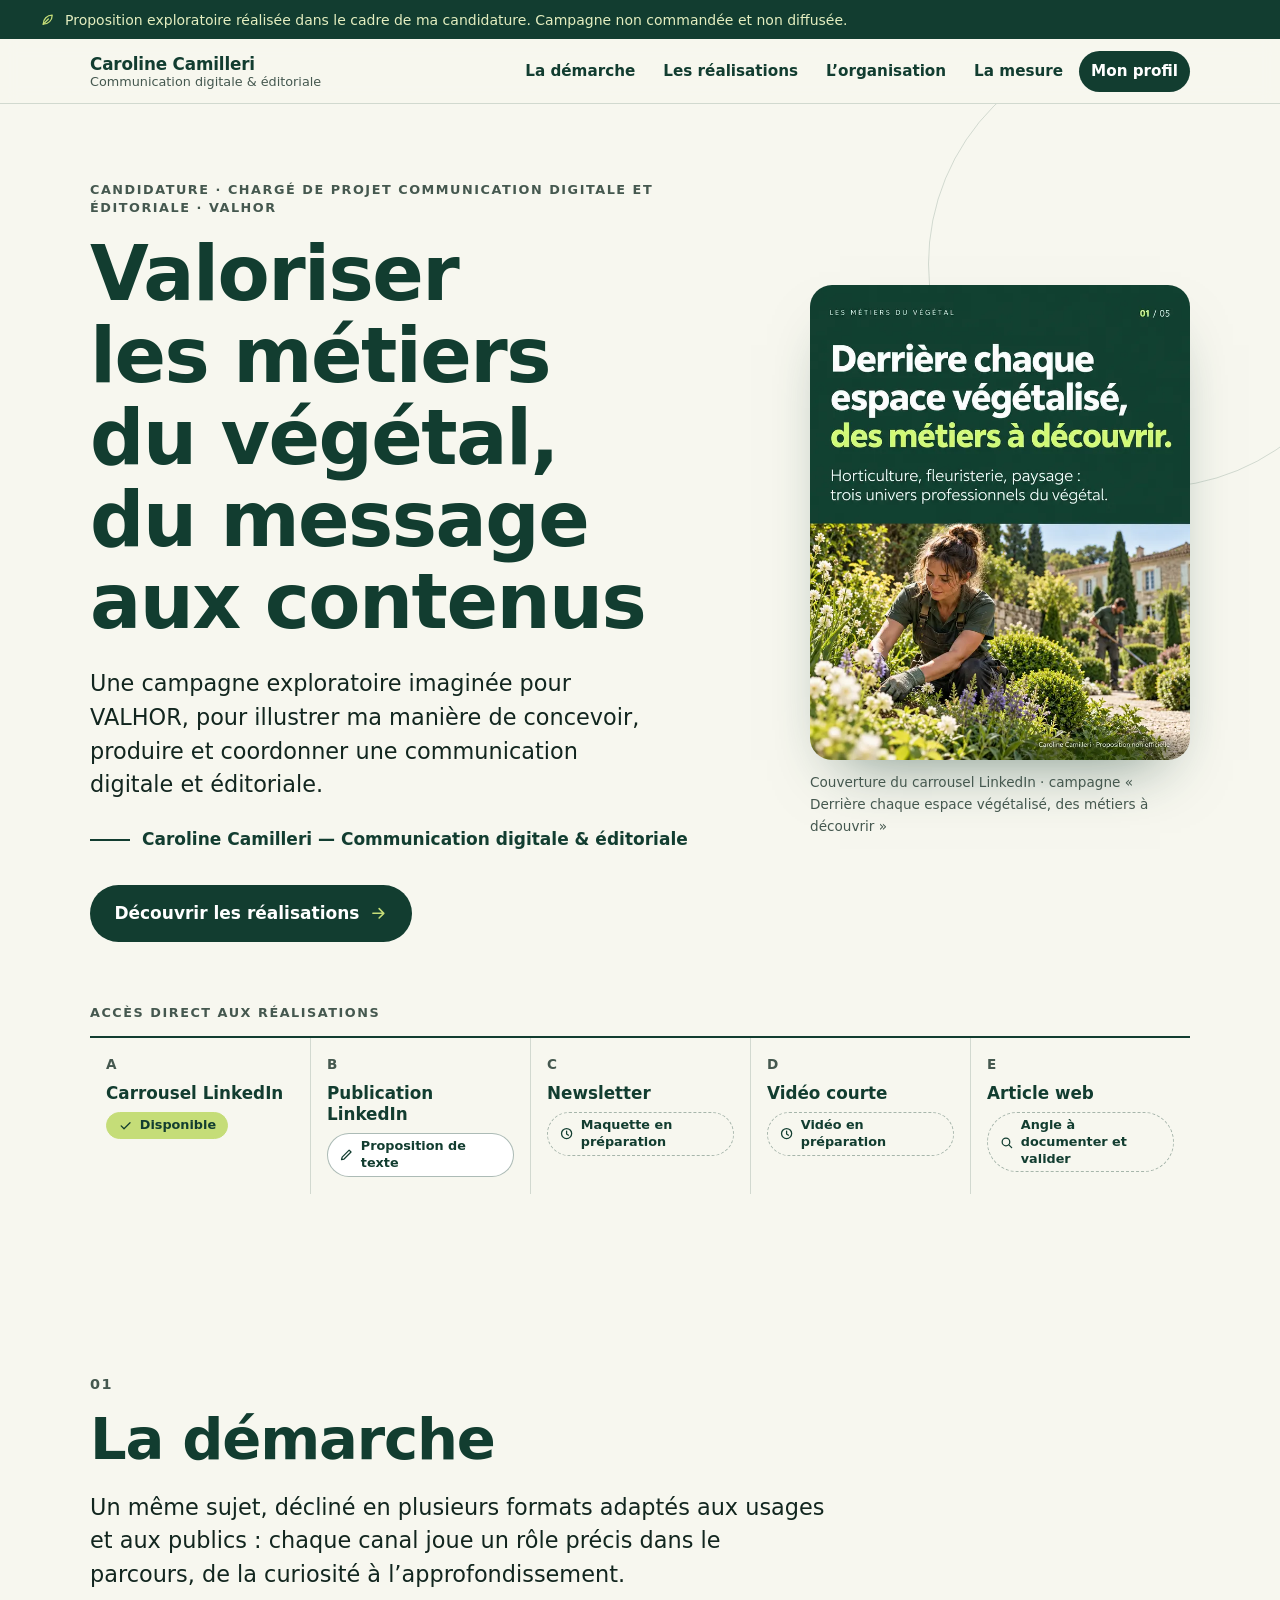
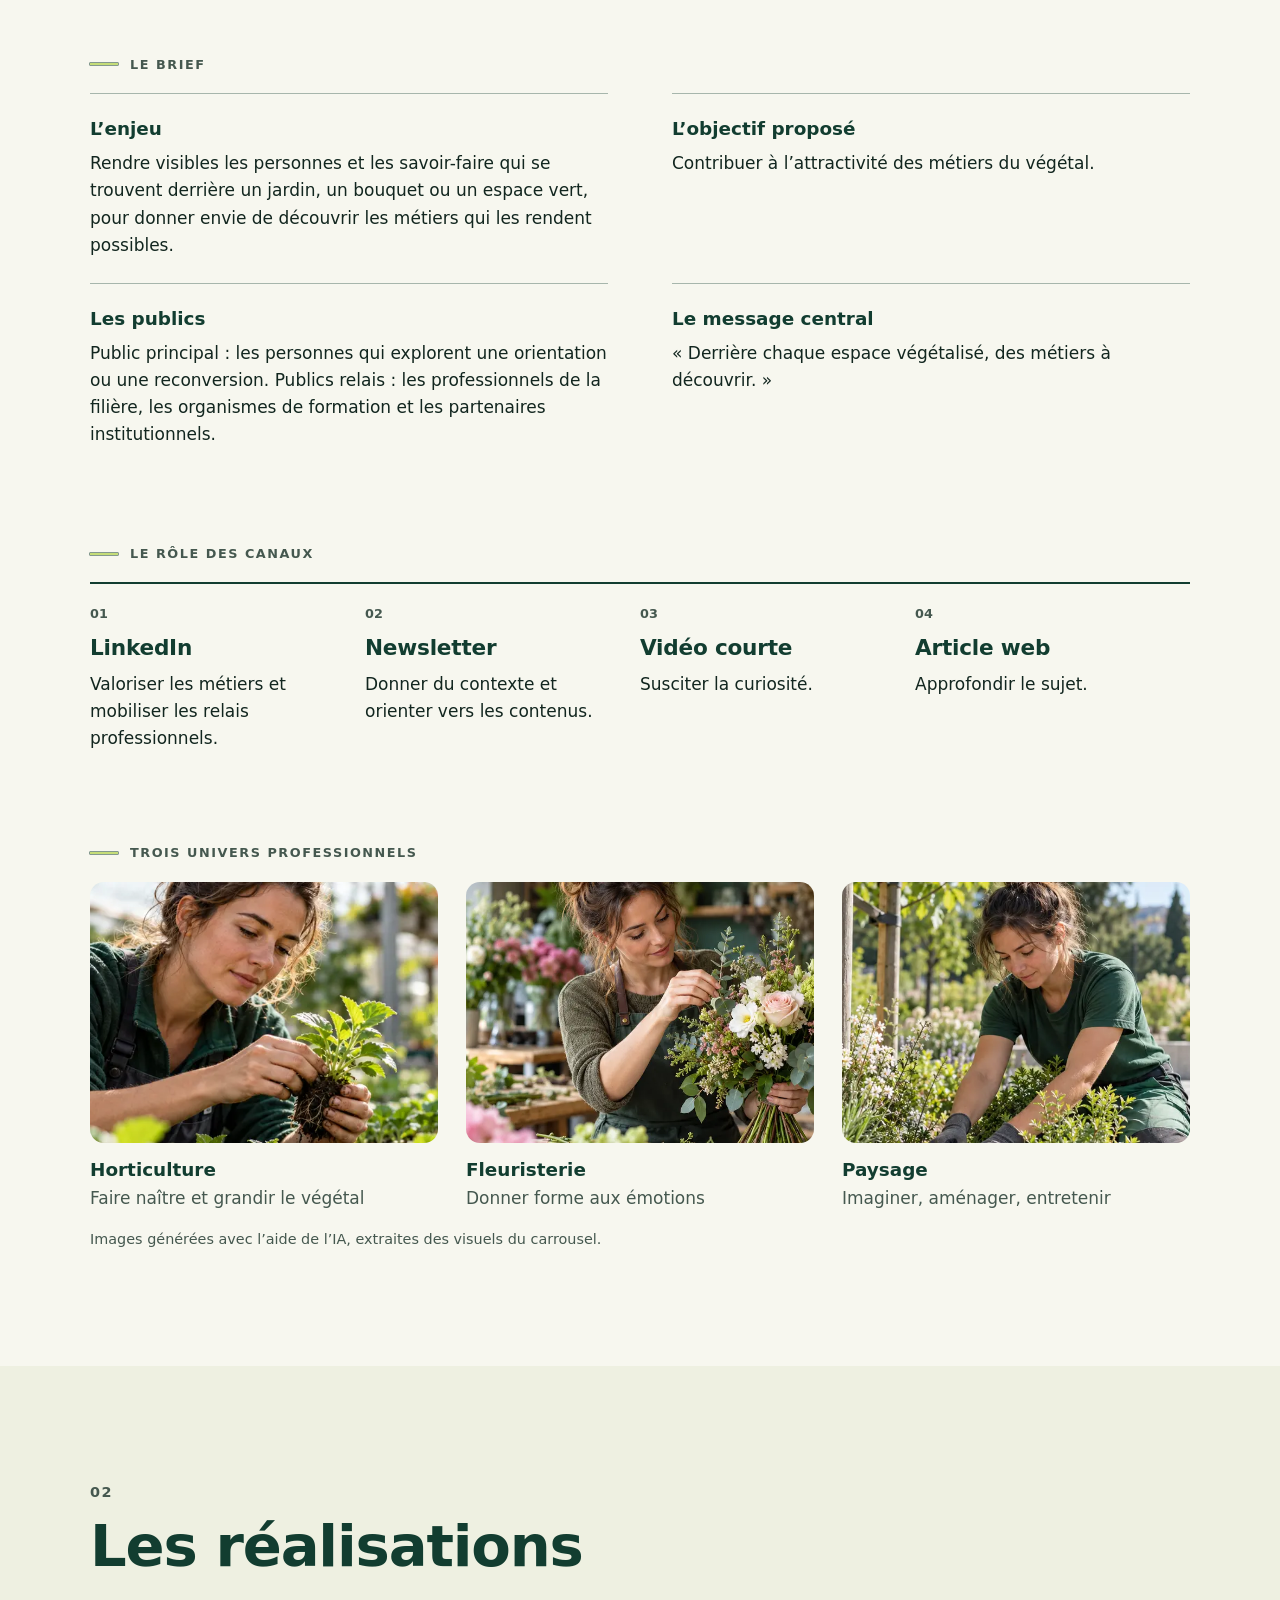
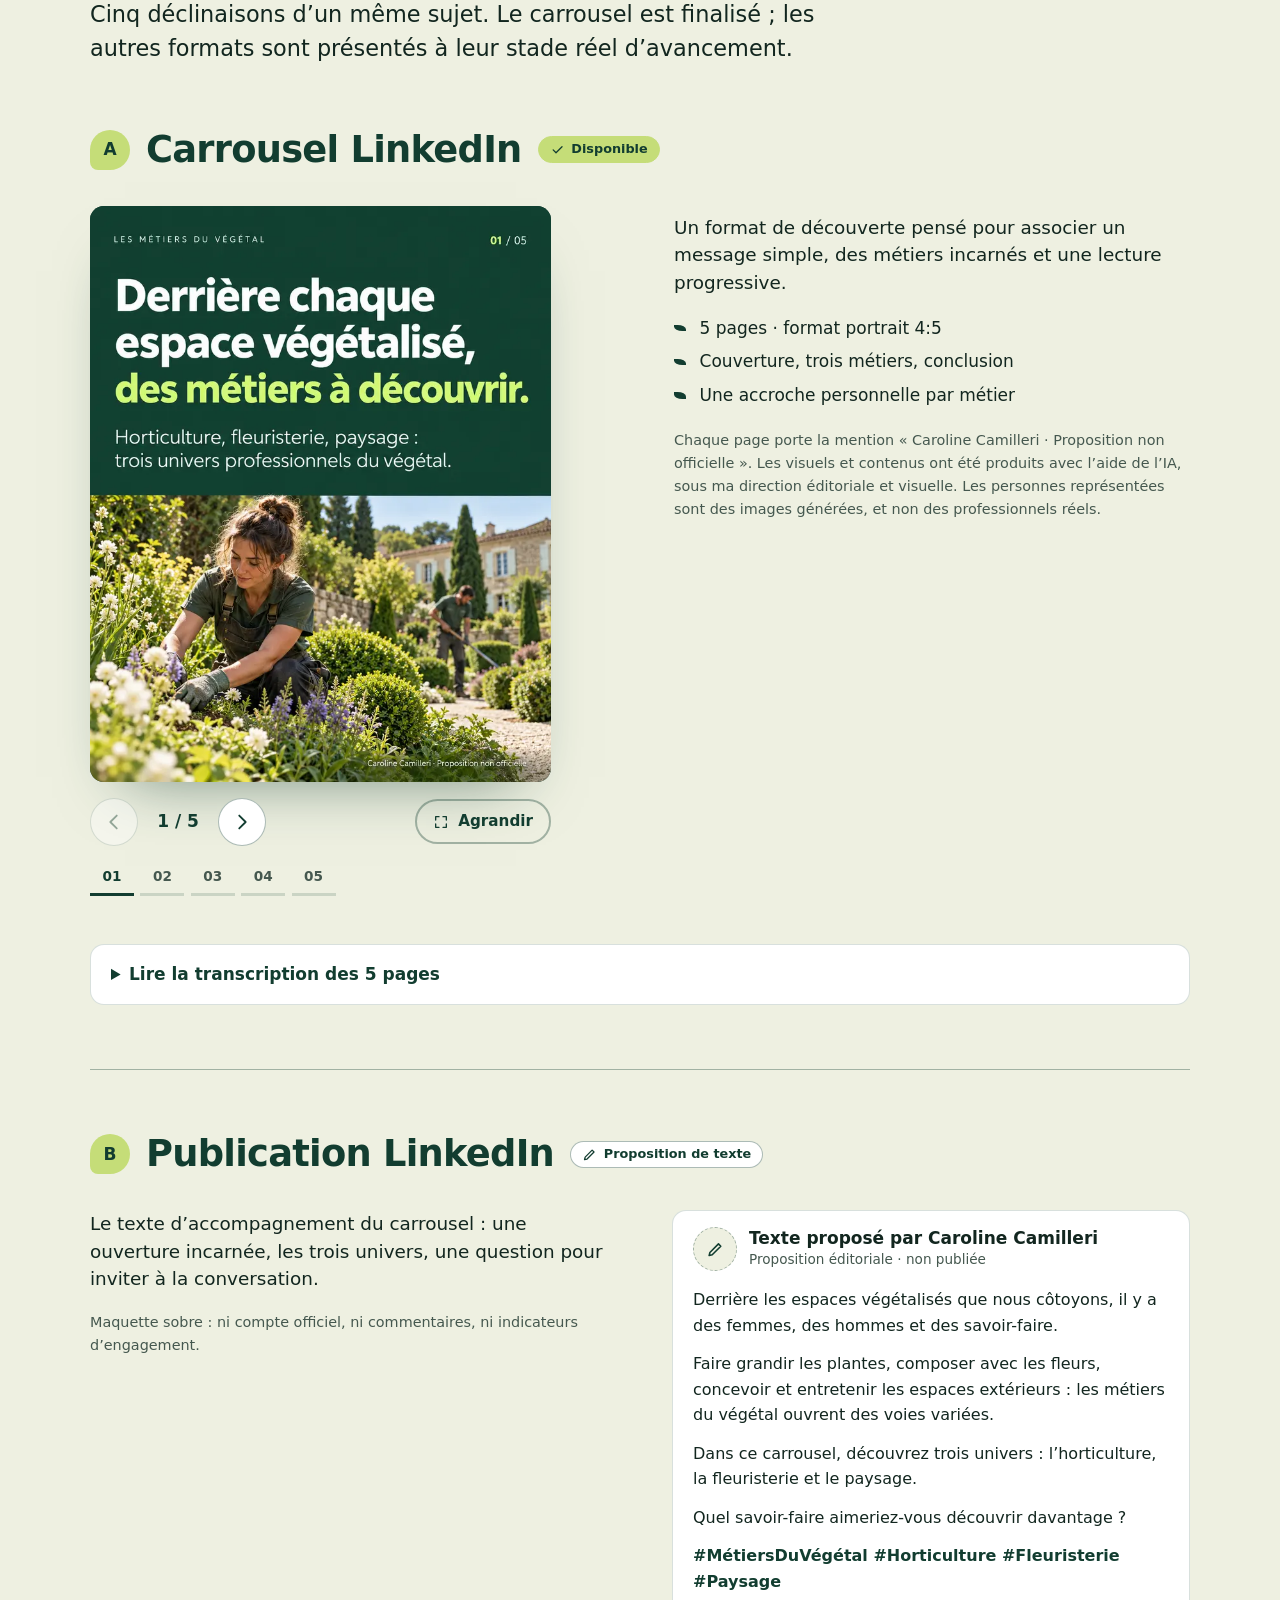
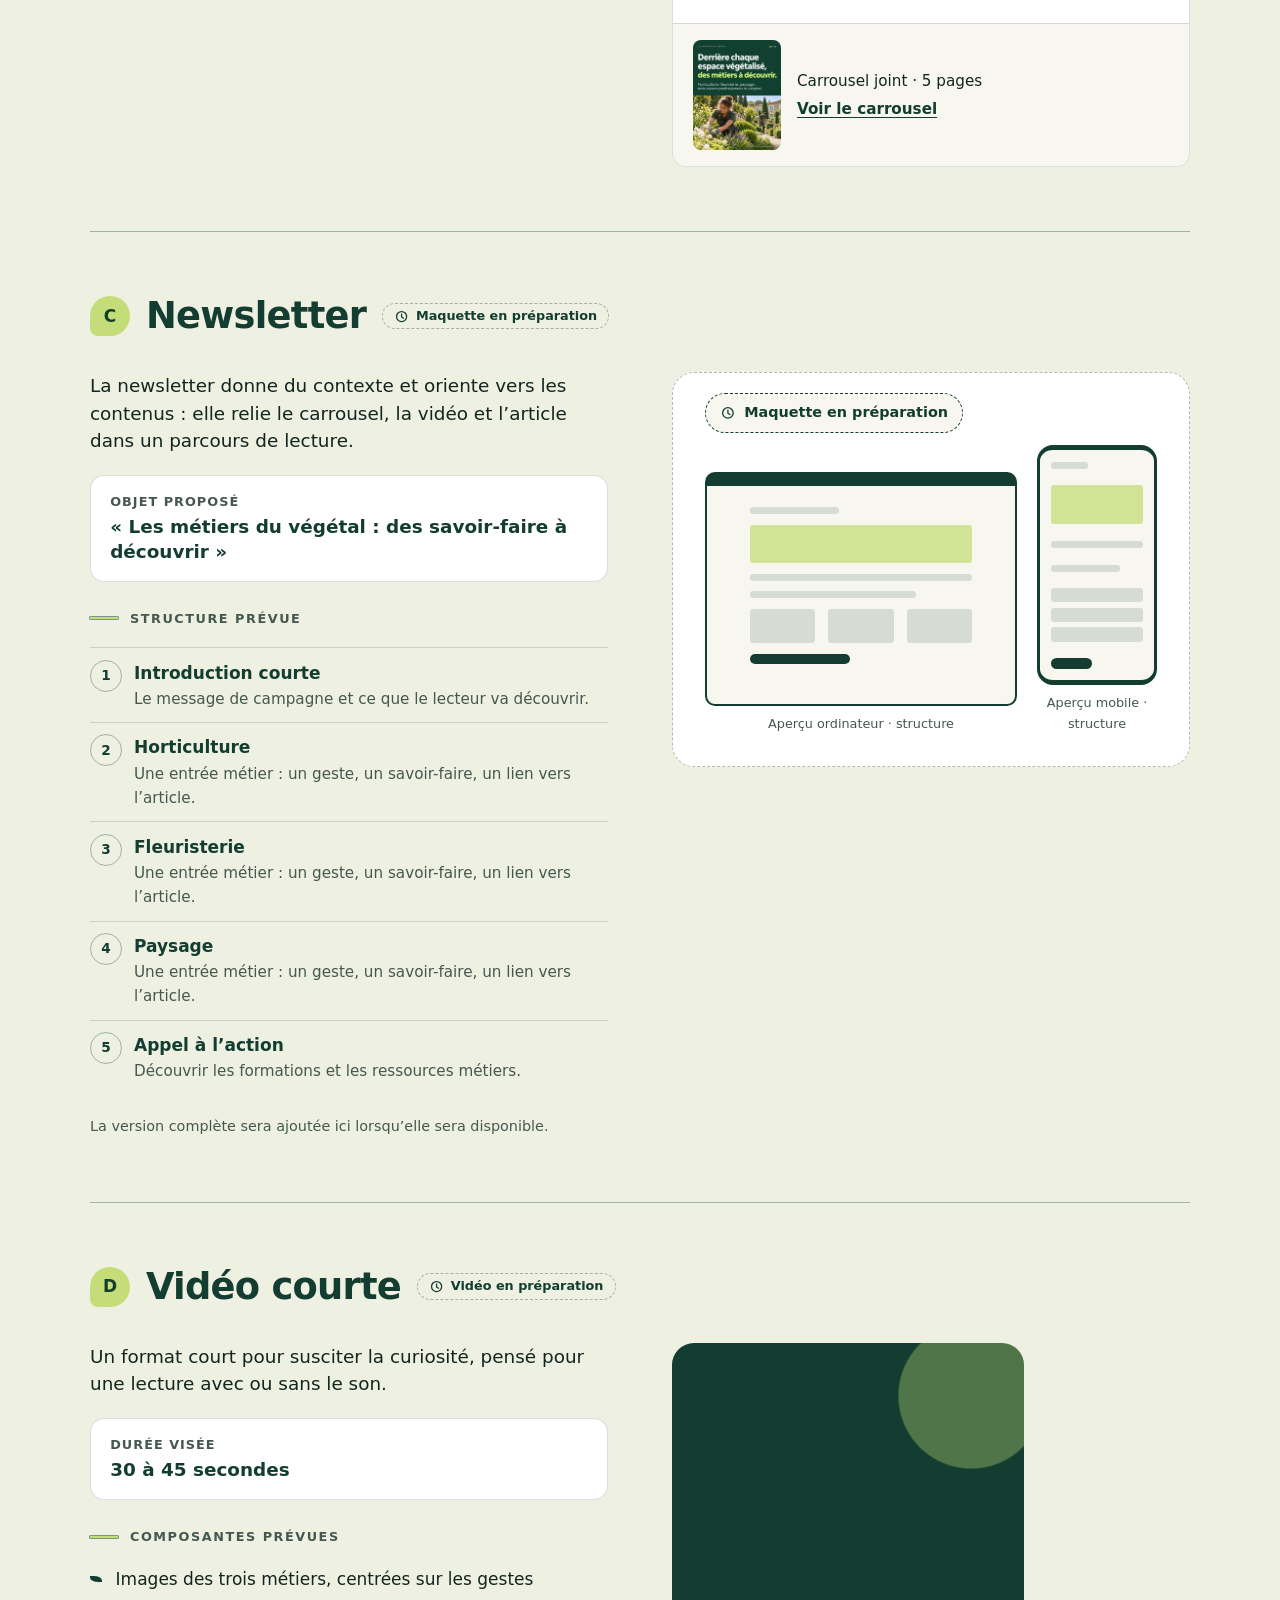
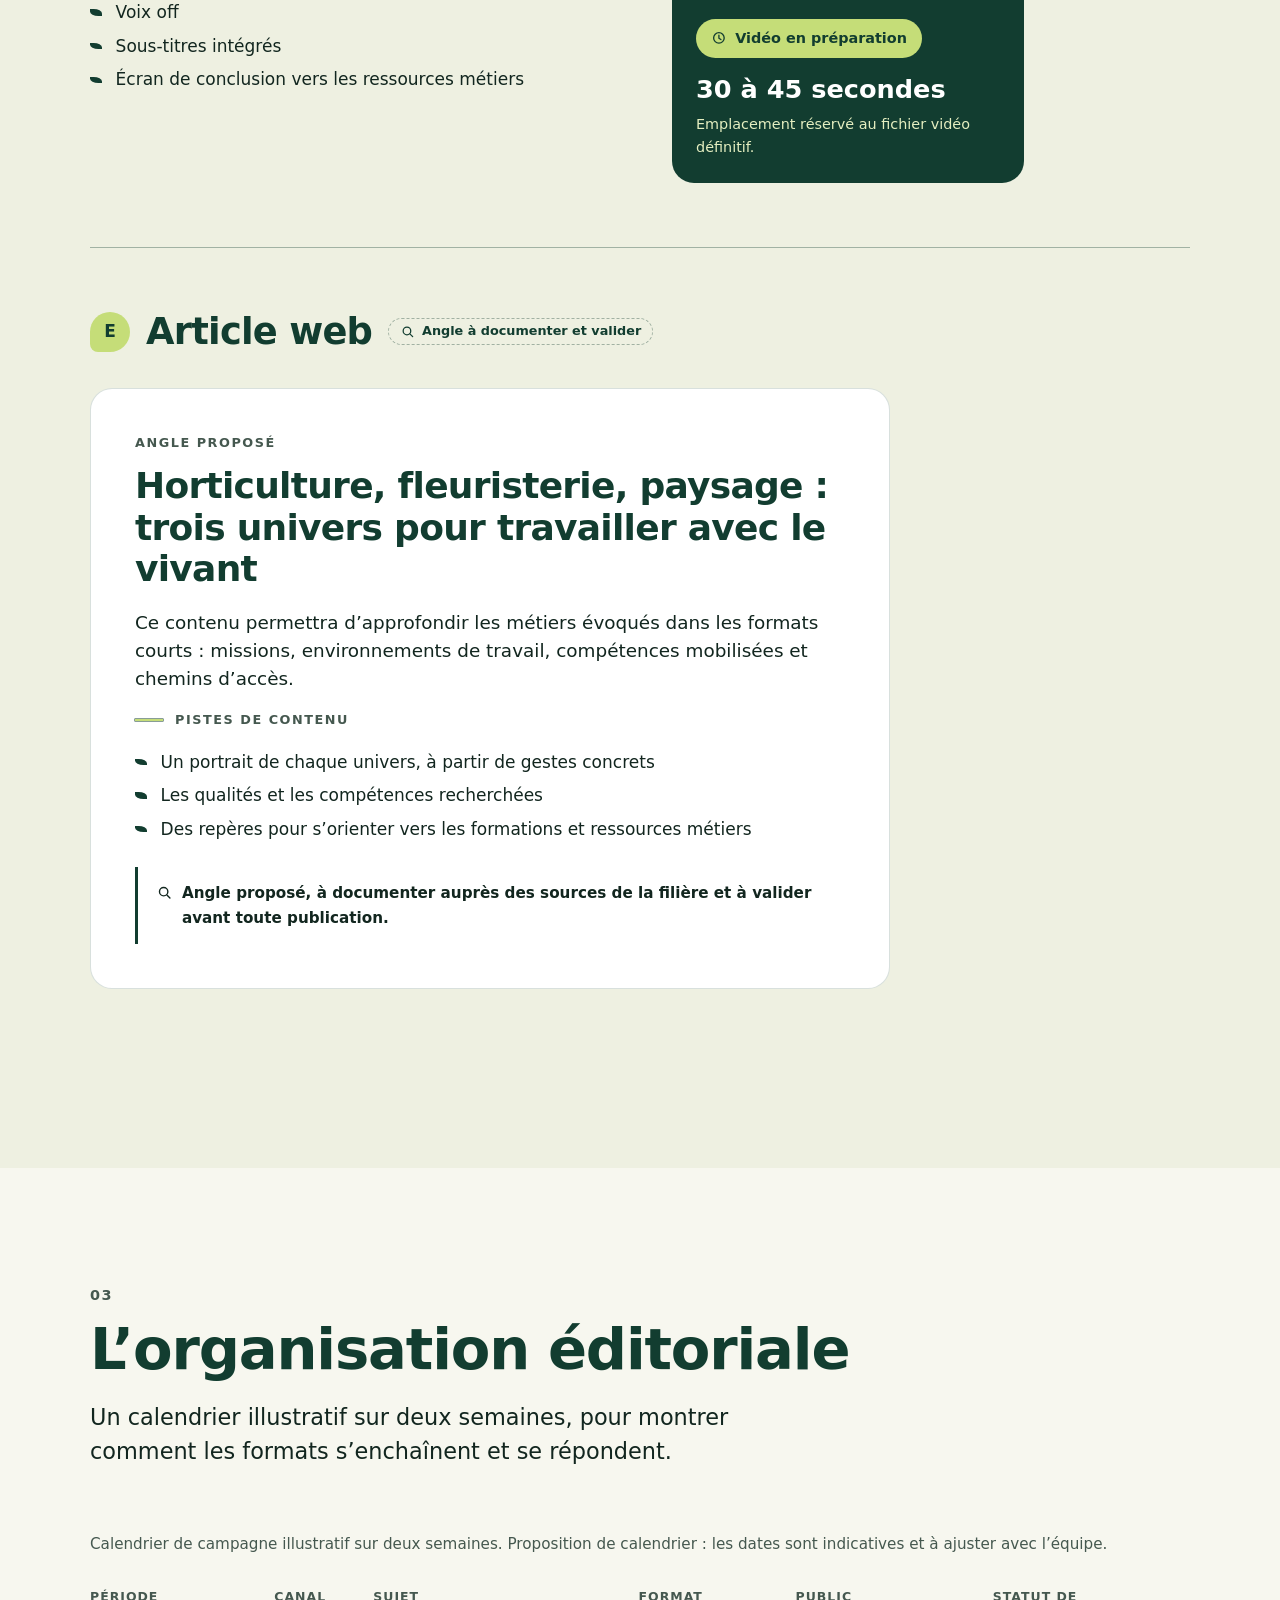
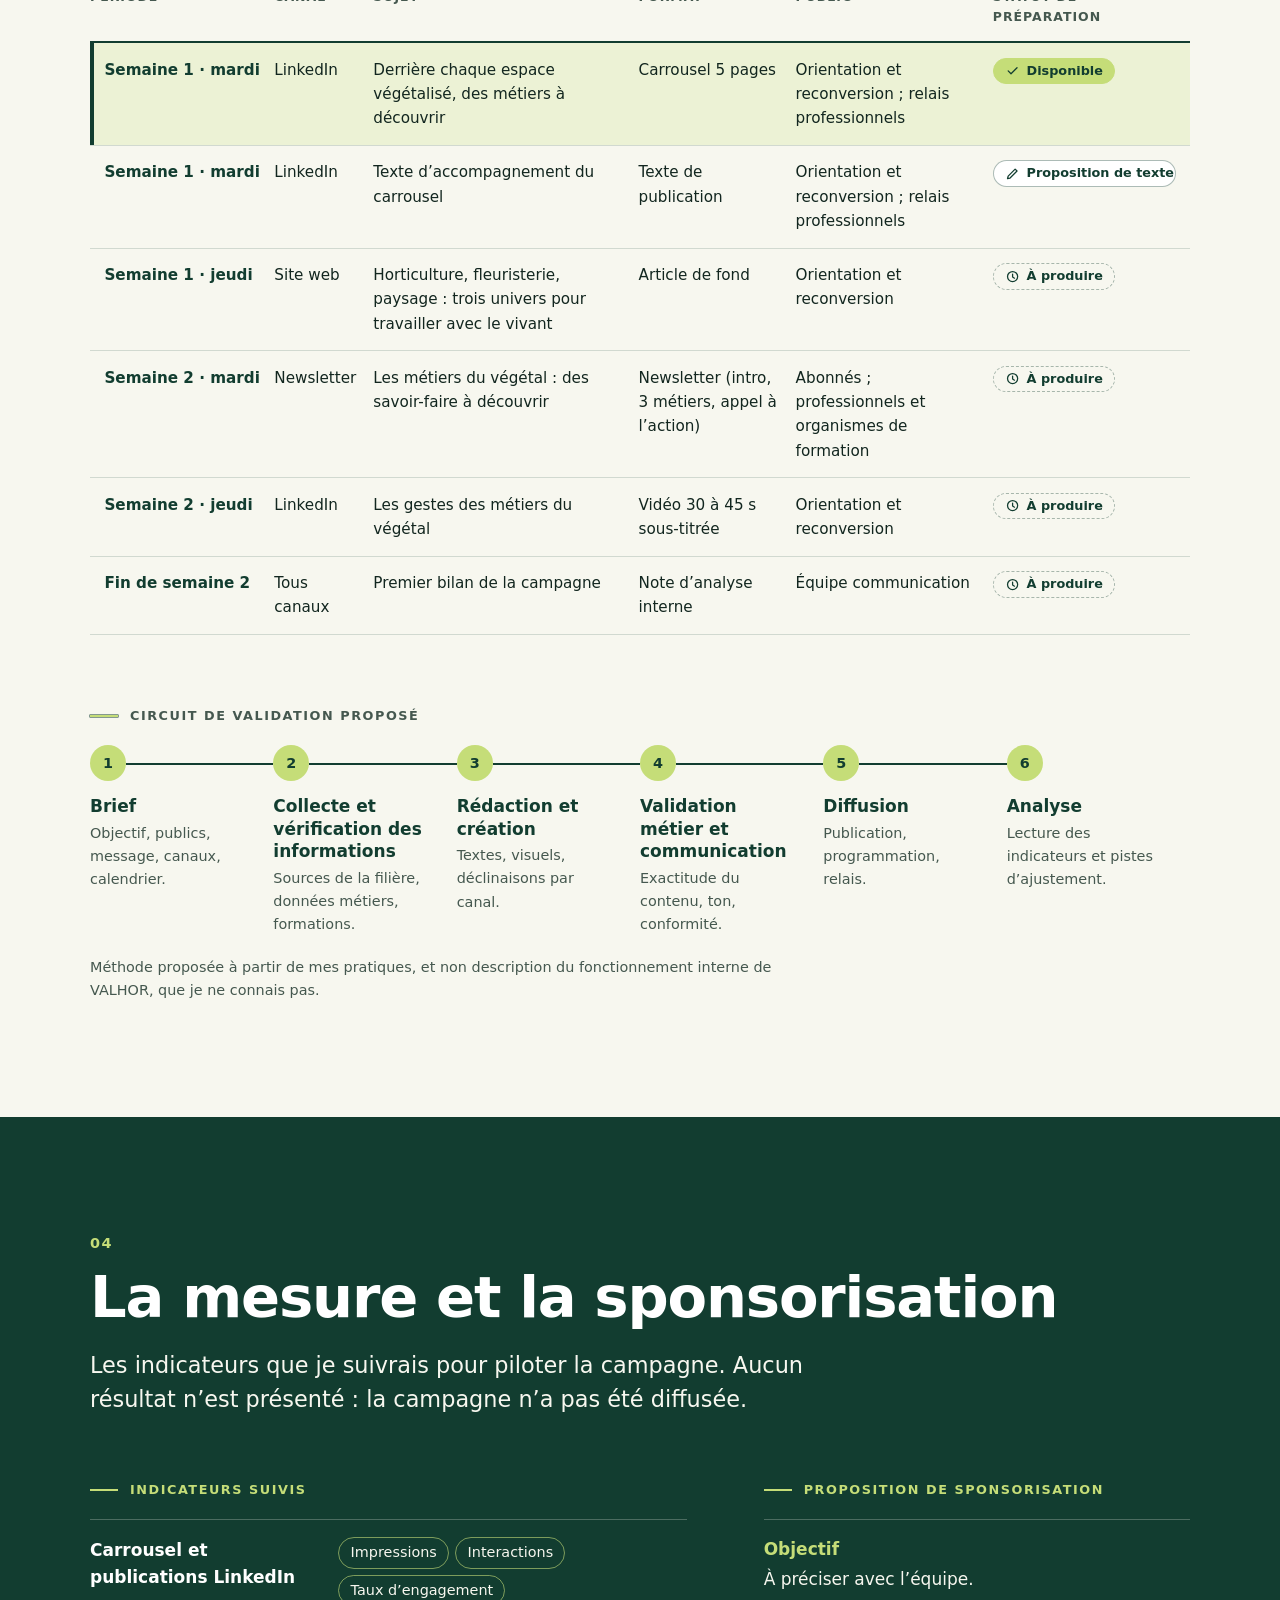
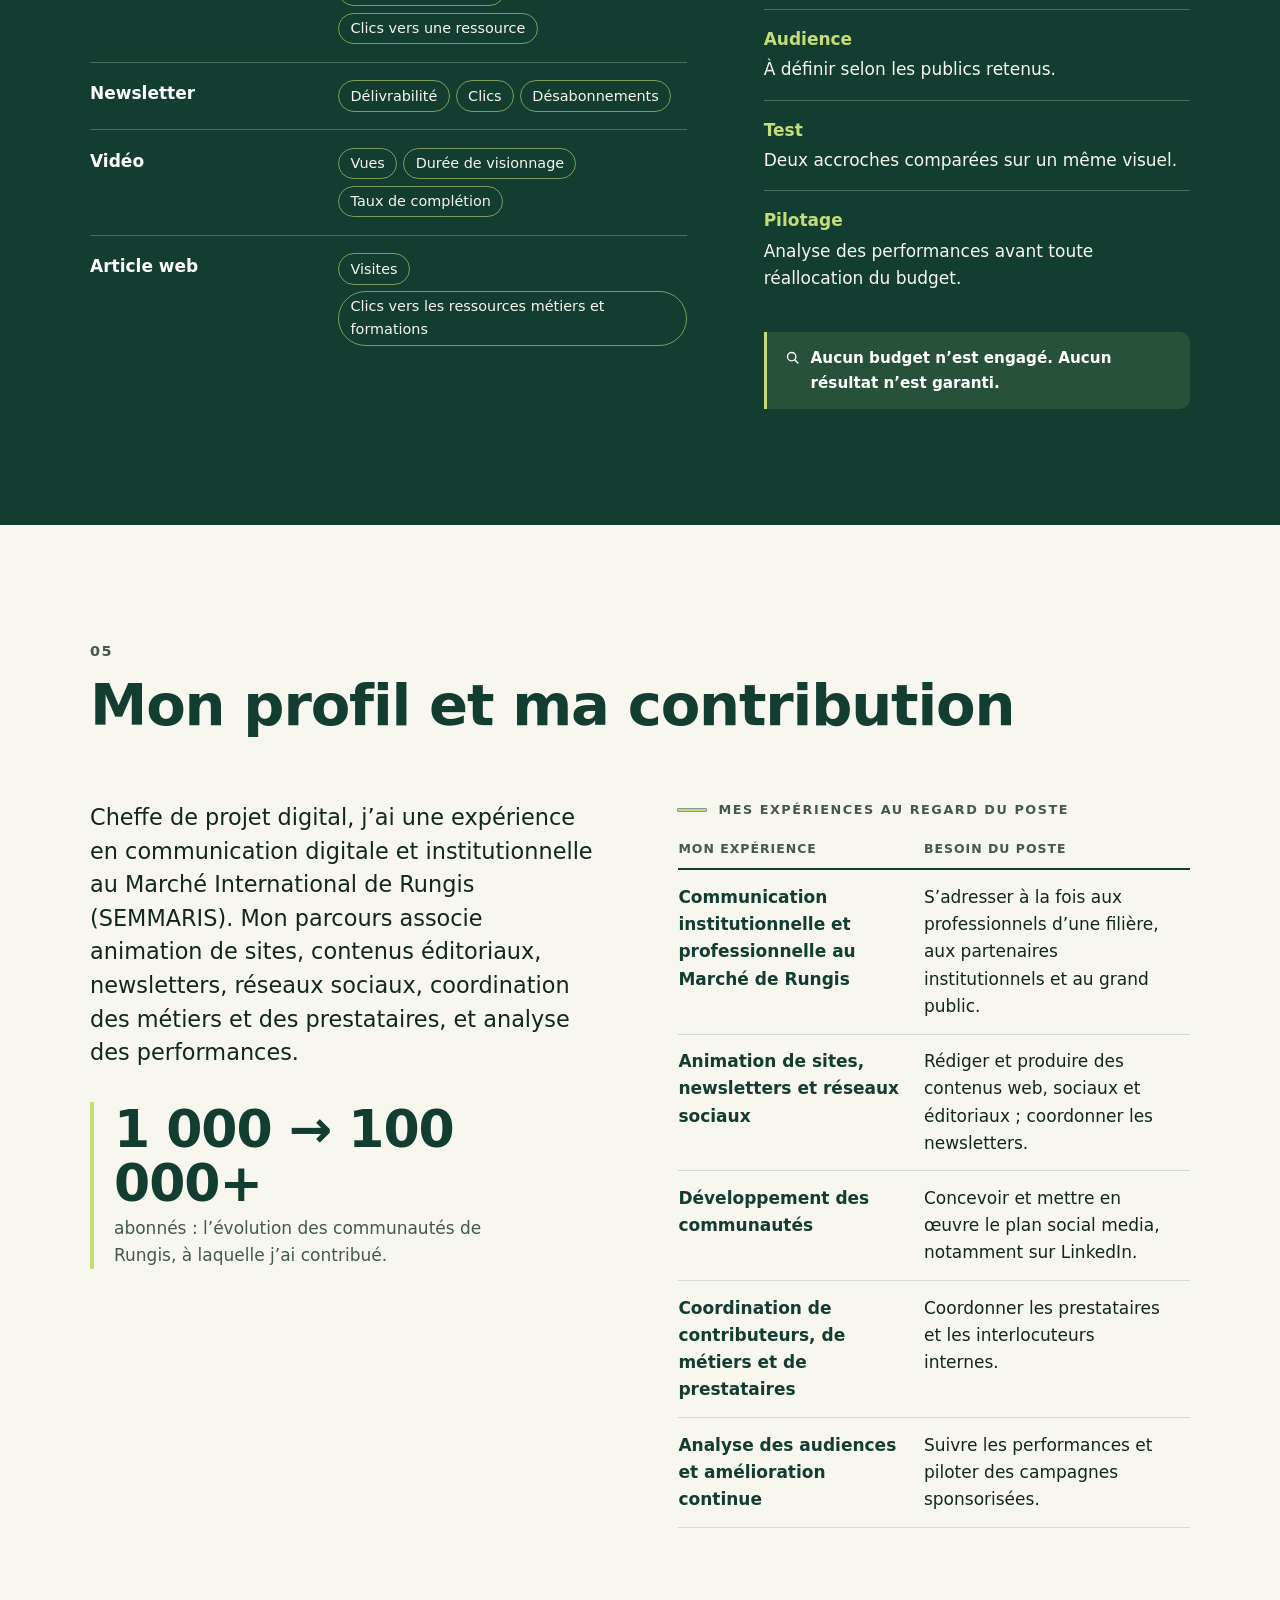
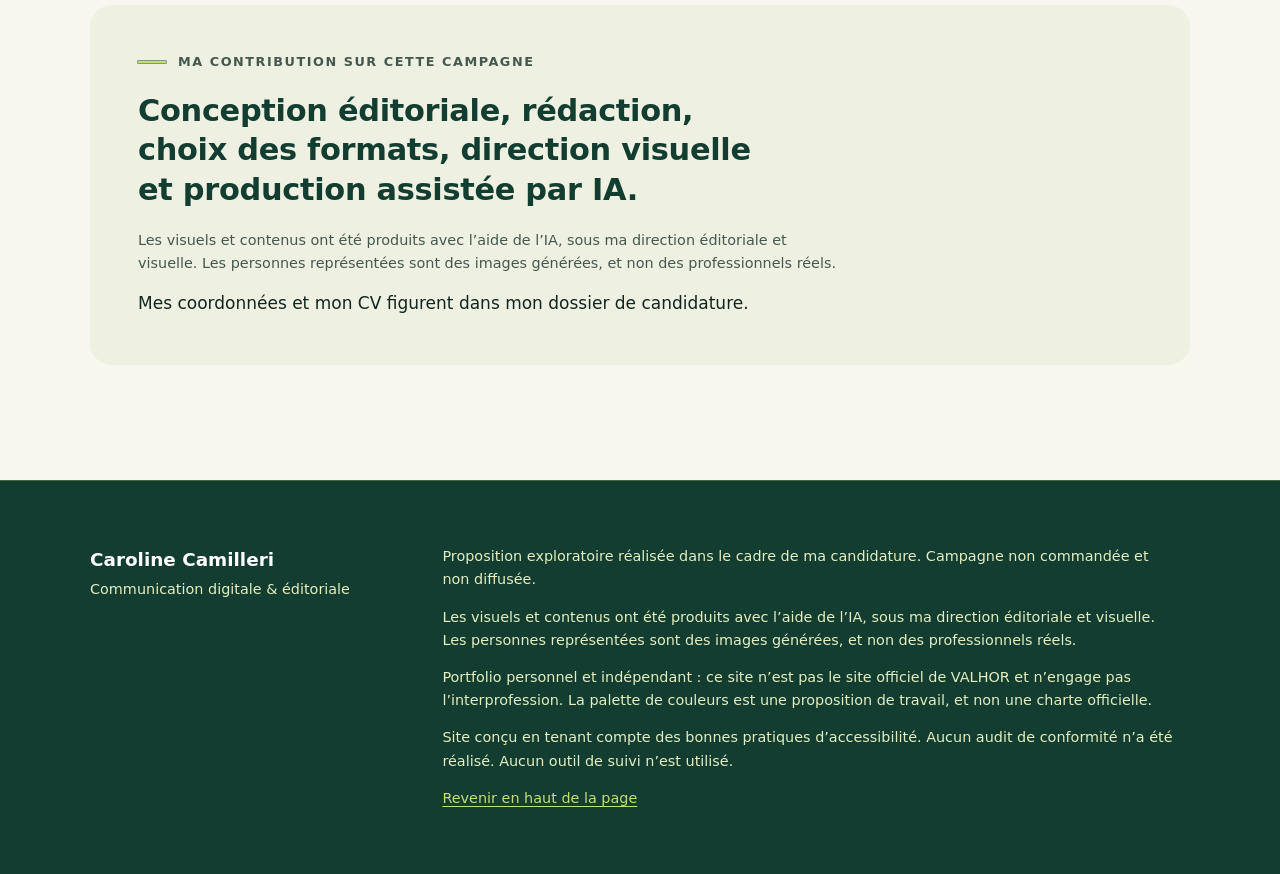
==== index.html @ ff7e52d5 "Portfolio de candidature VALHOR : page éditoriale, carrousel LinkedIn et emplacements des livrables " ====
<!doctype html>
<html lang="fr">
<head>
  <meta charset="utf-8">
  <meta name="viewport" content="width=device-width, initial-scale=1">
  <title>Caroline Camilleri — Portfolio de candidature VALHOR</title>
  <meta name="description" content="Portfolio de candidature de Caroline Camilleri : campagne exploratoire, non commandée et non diffusée, sur les métiers du végétal, imaginée pour le poste de Chargé de projet Communication digitale et éditoriale chez VALHOR.">
  <meta name="robots" content="noindex">
  <meta name="theme-color" content="#123D30">
  <link rel="icon" href="data:image/svg+xml,%3Csvg xmlns='http://www.w3.org/2000/svg' viewBox='0 0 32 32'%3E%3Crect width='32' height='32' rx='7' fill='%23123D30'/%3E%3Cpath d='M9 23c0-8 6-14 15-14-1 9-6 15-15 14z' fill='%23C5DD78'/%3E%3C/svg%3E">
  <link rel="preload" as="image" href="assets/img/carrousel/valhor-01-couverture-720.webp" type="image/webp">
  <link rel="stylesheet" href="assets/css/styles.css">
</head>
<body>
  <a class="skip-link" href="#contenu">Aller au contenu</a>

  <div class="disclaimer" role="note">
    <p class="wrap" data-slot="mention"></p>
  </div>

  <header class="site-header" id="haut">
    <div class="wrap site-header__inner">
      <a class="brand" href="#haut">
        <span class="brand__name" data-slot="autrice"></span>
        <span class="brand__role" data-slot="role"></span>
      </a>
      <button class="nav-toggle" type="button" aria-expanded="false" aria-controls="nav-principale">
        <span class="nav-toggle__bars" aria-hidden="true"></span>
        <span class="nav-toggle__label">Menu</span>
      </button>
      <nav class="site-nav" id="nav-principale" aria-label="Sections du portfolio">
        <ul data-slot="nav"></ul>
      </nav>
    </div>
  </header>

  <main id="contenu" tabindex="-1">
    <noscript>
      <div class="wrap noscript">
        <p>Ce portfolio affiche ses contenus à l’aide de JavaScript. Merci de l’activer pour consulter les réalisations.</p>
      </div>
    </noscript>
  </main>

  <footer class="site-footer">
    <div class="wrap site-footer__inner" data-slot="footer"></div>
  </footer>

  <dialog class="lightbox" id="lightbox" aria-labelledby="lightbox-titre">
    <div class="lightbox__bar">
      <h2 class="lightbox__title" id="lightbox-titre">Carrousel agrandi</h2>
      <p class="lightbox__counter" aria-live="polite"></p>
      <button class="btn-icon lightbox__close" type="button" data-action="close" aria-label="Fermer l’agrandissement">
        <svg aria-hidden="true" viewBox="0 0 24 24"><path d="M6 6l12 12M18 6L6 18"/></svg>
      </button>
    </div>
    <div class="lightbox__stage">
      <button class="btn-icon lightbox__nav" type="button" data-action="prev" aria-label="Page précédente">
        <svg aria-hidden="true" viewBox="0 0 24 24"><path d="M15 5l-7 7 7 7"/></svg>
      </button>
      <img class="lightbox__img" alt="" decoding="async">
      <button class="btn-icon lightbox__nav" type="button" data-action="next" aria-label="Page suivante">
        <svg aria-hidden="true" viewBox="0 0 24 24"><path d="M9 5l7 7-7 7"/></svg>
      </button>
    </div>
  </dialog>

  <script src="assets/js/content.js"></script>
  <script src="assets/js/main.js"></script>
</body>
</html>
---- assets/css/styles.css ----
/* =========================================================
   Portfolio Caroline Camilleri — campagne exploratoire
   Palette de travail (proposition, non officielle)
   ========================================================= */

:root {
  --forest: #123d30;
  --forest-2: #1b4d3e;
  --lime: #c5dd78;
  --lime-soft: #e4eec0;
  --paper: #f7f7ef;
  --tint: #eef0e1;
  --white: #ffffff;
  --ink: #12261f;
  --muted: #45584f;
  --line: rgba(18, 61, 48, 0.16);
  --line-strong: rgba(18, 61, 48, 0.35);
  --focus: #0b6bcb;

  --font: "Inter", "Segoe UI", system-ui, -apple-system, "Helvetica Neue", Roboto, Arial, sans-serif;
  --radius: 14px;
  --radius-lg: 22px;
  --gutter: clamp(1rem, 4vw, 2.5rem);
  --maxw: 1180px;
  --section-y: clamp(4rem, 9vw, 7.5rem);
}

*,
*::before,
*::after { box-sizing: border-box; }

html {
  -webkit-text-size-adjust: 100%;
  scroll-padding-top: 5rem;
}

@media (prefers-reduced-motion: no-preference) {
  html { scroll-behavior: smooth; }
}

body {
  margin: 0;
  background: var(--paper);
  color: var(--ink);
  font-family: var(--font);
  font-size: 1.0625rem;
  line-height: 1.6;
  overflow-x: hidden;
}

img, svg, video { display: block; max-width: 100%; }
img { height: auto; }

h1, h2, h3, h4 {
  margin: 0;
  line-height: 1.08;
  letter-spacing: -0.02em;
  font-weight: 800;
  color: var(--forest);
  text-wrap: balance;
}

p { margin: 0 0 1em; }
p:last-child { margin-bottom: 0; }

a { color: var(--forest); text-underline-offset: 0.18em; text-decoration-thickness: 1px; }
a:hover { text-decoration-thickness: 2px; }

:focus-visible {
  outline: 3px solid var(--focus);
  outline-offset: 3px;
  border-radius: 4px;
}

.section--dark :focus-visible,
.disclaimer :focus-visible { outline-color: var(--lime); }

.sr-only {
  position: absolute !important;
  width: 1px; height: 1px;
  padding: 0; margin: -1px;
  overflow: hidden;
  clip: rect(0 0 0 0);
  white-space: nowrap;
  border: 0;
}

.wrap {
  width: 100%;
  max-width: var(--maxw);
  margin-inline: auto;
  padding-inline: var(--gutter);
}

.skip-link {
  position: absolute;
  left: 1rem; top: -4rem;
  z-index: 100;
  padding: 0.75rem 1rem;
  background: var(--forest);
  color: var(--white);
  border-radius: 8px;
}
.skip-link:focus { top: 1rem; }

.icon {
  width: 1.1em; height: 1.1em;
  flex: none;
  fill: none;
  stroke: currentColor;
  stroke-width: 2;
  stroke-linecap: round;
  stroke-linejoin: round;
}

/* ---------- Mention de candidature ---------- */

.disclaimer {
  background: var(--forest);
  color: var(--lime-soft);
  font-size: 0.875rem;
  line-height: 1.45;
}
.disclaimer p {
  display: flex;
  gap: 0.6rem;
  align-items: flex-start;
  margin: 0;
  padding-block: 0.6rem;
}
.disclaimer .icon { color: var(--lime); margin-top: 0.15em; }

/* ---------- En-tête ---------- */

.site-header {
  position: sticky;
  top: 0;
  z-index: 50;
  background: rgba(247, 247, 239, 0.94);
  backdrop-filter: blur(8px);
  border-bottom: 1px solid var(--line);
}
.site-header__inner {
  display: flex;
  align-items: center;
  justify-content: space-between;
  gap: 1rem;
  min-height: 4rem;
}

.brand {
  display: flex;
  flex-direction: column;
  text-decoration: none;
  line-height: 1.2;
}
.brand__name { font-weight: 800; font-size: 1.05rem; color: var(--forest); letter-spacing: -0.01em; }
.brand__role { font-size: 0.8rem; color: var(--muted); }

.nav-toggle {
  display: none;
  align-items: center;
  gap: 0.5rem;
  padding: 0.55rem 0.9rem;
  font: inherit;
  font-weight: 600;
  font-size: 0.95rem;
  color: var(--forest);
  background: transparent;
  border: 1px solid var(--line-strong);
  border-radius: 999px;
  cursor: pointer;
}
.nav-toggle__bars,
.nav-toggle__bars::before,
.nav-toggle__bars::after {
  display: block;
  width: 16px; height: 2px;
  background: currentColor;
  border-radius: 2px;
  content: "";
  position: relative;
}
.nav-toggle__bars::before { position: absolute; top: -5px; }
.nav-toggle__bars::after { position: absolute; top: 5px; }

.site-nav ul {
  display: flex;
  gap: 0.25rem;
  margin: 0; padding: 0;
  list-style: none;
}
.site-nav a {
  display: block;
  padding: 0.5rem 0.75rem;
  border-radius: 999px;
  font-size: 0.95rem;
  font-weight: 600;
  text-decoration: none;
  color: var(--forest);
}
.site-nav a:hover { background: var(--tint); }
.site-nav a[aria-current] {
  background: var(--forest);
  color: var(--white);
}

@media (max-width: 900px) {
  .nav-toggle { display: inline-flex; }
  .site-nav {
    position: absolute;
    left: 0; right: 0; top: 100%;
    display: none;
    background: var(--paper);
    border-bottom: 1px solid var(--line);
    box-shadow: 0 18px 30px -20px rgba(18, 61, 48, 0.35);
  }
  .site-nav.is-open { display: block; }
  .site-nav ul {
    flex-direction: column;
    padding: 0.5rem var(--gutter) 1rem;
  }
  .site-nav a { padding: 0.8rem 0.75rem; border-radius: 10px; }
}

/* ---------- Boutons ---------- */

.btn {
  display: inline-flex;
  align-items: center;
  gap: 0.6rem;
  min-height: 48px;
  padding: 0.8rem 1.4rem;
  font: inherit;
  font-weight: 700;
  border-radius: 999px;
  text-decoration: none;
  cursor: pointer;
  border: 2px solid transparent;
}
.btn--primary { background: var(--forest); color: var(--white); }
.btn--primary:hover { background: var(--forest-2); }
.btn--primary .icon { color: var(--lime); }
.btn--ghost {
  background: transparent;
  color: var(--forest);
  border-color: var(--line-strong);
  min-height: 44px;
  padding: 0.5rem 1rem;
  font-size: 0.95rem;
}
.btn--ghost:hover { border-color: var(--forest); }

.btn-icon {
  display: inline-grid;
  place-items: center;
  width: 48px; height: 48px;
  padding: 0;
  color: var(--forest);
  background: var(--white);
  border: 1px solid var(--line-strong);
  border-radius: 50%;
  cursor: pointer;
}
.btn-icon svg {
  width: 22px; height: 22px;
  fill: none; stroke: currentColor; stroke-width: 2; stroke-linecap: round; stroke-linejoin: round;
}
.btn-icon:hover:not(:disabled) { background: var(--forest); color: var(--white); }
.btn-icon:disabled { opacity: 0.4; cursor: not-allowed; }

/* ---------- Badges de statut (texte + icône) ---------- */

.badge {
  display: inline-flex;
  align-items: center;
  gap: 0.4rem;
  padding: 0.25rem 0.7rem;
  font-size: 0.8rem;
  font-weight: 700;
  line-height: 1.3;
  border-radius: 999px;
  border: 1px dashed var(--line-strong);
  color: var(--forest);
  background: transparent;
  white-space: nowrap;
}
.badge .icon { width: 0.95rem; height: 0.95rem; }
.badge--disponible { background: var(--lime); border: 1px solid var(--lime); }
.badge--proposition { background: var(--white); border-style: solid; }

/* ---------- Éléments éditoriaux communs ---------- */

.eyebrow,
.kicker {
  display: block;
  margin: 0 0 1rem;
  font-size: 0.8rem;
  font-weight: 700;
  letter-spacing: 0.12em;
  text-transform: uppercase;
  color: var(--muted);
  line-height: 1.4;
}
.kicker {
  display: flex;
  align-items: center;
  gap: 0.75rem;
  margin-bottom: 1.25rem;
}
.kicker::before {
  content: "";
  width: 1.75rem; height: 2px;
  background: var(--lime);
  box-shadow: 0 0 0 0.5px var(--forest);
  flex: none;
}

.lead {
  font-size: clamp(1.15rem, 1rem + 0.6vw, 1.4rem);
  line-height: 1.5;
  color: var(--ink);
  max-width: 46rem;
}
.lead--small { font-size: 1.15rem; }

.note {
  font-size: 0.9rem;
  color: var(--muted);
  max-width: 44rem;
}

.list { margin: 0 0 1.25rem; padding-left: 1.2rem; }
.list li { margin-bottom: 0.4rem; }
.list--ticks { list-style: none; padding: 0; }
.list--ticks li {
  position: relative;
  padding-left: 1.6rem;
}
.list--ticks li::before {
  content: "";
  position: absolute;
  left: 0; top: 0.6em;
  width: 0.75rem; height: 0.4rem;
  border-radius: 0 70% 0 70%;
  background: var(--forest);
}

.caution {
  display: flex;
  gap: 0.6rem;
  align-items: flex-start;
  margin-top: 1.5rem;
  padding: 0.9rem 1.1rem;
  font-size: 0.95rem;
  font-weight: 600;
  border-left: 3px solid var(--forest);
  background: var(--white);
  border-radius: 0 10px 10px 0;
}
.caution .icon { margin-top: 0.2em; }

.field {
  display: flex;
  flex-direction: column;
  gap: 0.15rem;
  margin: 1.25rem 0 1.75rem;
  padding: 1rem 1.2rem;
  background: var(--white);
  border-radius: var(--radius);
  border: 1px solid var(--line);
}
.field__label { font-size: 0.8rem; font-weight: 700; letter-spacing: 0.08em; text-transform: uppercase; color: var(--muted); }
.field__value { font-size: 1.15rem; font-weight: 700; color: var(--forest); line-height: 1.35; }

.placeholder-tag {
  display: inline-flex;
  align-items: center;
  gap: 0.5rem;
  margin: 0;
  padding: 0.45rem 0.9rem;
  font-size: 0.9rem;
  font-weight: 700;
  color: var(--forest);
  background: var(--paper);
  border: 1px dashed var(--forest);
  border-radius: 999px;
}

/* ---------- 1. Introduction ---------- */

.hero {
  position: relative;
  padding-top: clamp(2.5rem, 6vw, 5rem);
  overflow: hidden;
}
/* Détail végétal discret : une tige courbe en filigrane */
.hero::before {
  content: "";
  position: absolute;
  right: -6rem; top: -4rem;
  width: 28rem; height: 28rem;
  border-radius: 50%;
  border: 1px solid var(--line);
  pointer-events: none;
}

.hero__grid {
  position: relative;
  display: grid;
  grid-template-columns: minmax(0, 1.25fr) minmax(0, 0.75fr);
  gap: clamp(2rem, 5vw, 4.5rem);
  align-items: center;
}

.hero h1 {
  font-size: clamp(2.4rem, 1.4rem + 4.2vw, 4.75rem);
  margin-bottom: 1.5rem;
  max-width: 14ch;
}
.hero__lead {
  font-size: clamp(1.15rem, 1rem + 0.6vw, 1.4rem);
  max-width: 36rem;
  line-height: 1.5;
}
.hero__signature {
  display: flex;
  align-items: center;
  gap: 0.75rem;
  margin: 1.5rem 0 2rem;
  font-weight: 700;
  color: var(--forest);
}
.hero__signature::before {
  content: "";
  width: 2.5rem; height: 2px;
  background: var(--forest);
}

.hero__visual {
  margin: 0;
  justify-self: end;
  width: min(100%, 380px);
}
.hero__visual-link {
  display: block;
  border-radius: var(--radius-lg);
  overflow: hidden;
  box-shadow: 0 30px 60px -30px rgba(18, 61, 48, 0.55);
}
.hero__visual-link img { transition: transform 0.4s ease; }
@media (prefers-reduced-motion: no-preference) {
  .hero__visual-link:hover img { transform: scale(1.015); }
}
.hero__visual figcaption {
  margin-top: 0.75rem;
  font-size: 0.85rem;
  color: var(--muted);
}

.deliverables {
  position: relative;
  margin-top: clamp(2.5rem, 5vw, 4rem);
  padding-bottom: clamp(2.5rem, 5vw, 4rem);
}
.deliverables__title {
  font-size: 0.8rem;
  font-weight: 700;
  letter-spacing: 0.12em;
  text-transform: uppercase;
  color: var(--muted);
  margin-bottom: 1rem;
}
.deliverables__list {
  display: grid;
  grid-template-columns: repeat(5, minmax(0, 1fr));
  gap: 0;
  margin: 0; padding: 0;
  list-style: none;
  border-top: 2px solid var(--forest);
}
.deliverables__list li + li { border-left: 1px solid var(--line); }
.deliverables__list a {
  display: flex;
  flex-direction: column;
  align-items: flex-start;
  gap: 0.5rem;
  height: 100%;
  padding: 1rem 1rem 1.1rem;
  text-decoration: none;
  color: var(--ink);
}
.deliverables__list a:hover { background: var(--tint); }
.deliverables__letter {
  font-size: 0.85rem;
  font-weight: 800;
  color: var(--muted);
}
.deliverables__name { font-weight: 800; font-size: 1.05rem; color: var(--forest); line-height: 1.25; }
.deliverables .badge { white-space: normal; }

@media (max-width: 900px) {
  .hero__grid { grid-template-columns: 1fr; }
  .hero__visual { justify-self: start; width: min(70%, 300px); }
  .deliverables__list { grid-template-columns: 1fr; }
  .deliverables__list li + li { border-left: 0; border-top: 1px solid var(--line); }
  .deliverables__list a {
    flex-direction: row;
    flex-wrap: wrap;
    align-items: center;
    padding: 0.85rem 0.25rem;
  }
  .deliverables__name { flex: 1 1 10rem; }
}

/* ---------- Sections ---------- */

.section { padding-block: var(--section-y); }
.section--tint { background: var(--tint); }
.section--dark { background: var(--forest); color: var(--paper); }
.section--dark h2,
.section--dark h3 { color: var(--white); }
.section--dark .lead { color: var(--paper); }
.section--dark .kicker { color: var(--lime); }
.section--dark .kicker::before { box-shadow: none; }
.section--dark .section-head__num { color: var(--lime); }

.section-head {
  margin-bottom: clamp(2.5rem, 5vw, 4rem);
}
.section-head__num {
  margin: 0 0 0.75rem;
  font-size: 0.9rem;
  font-weight: 800;
  letter-spacing: 0.1em;
  color: var(--muted);
}
.section-head h2 {
  font-size: clamp(2.1rem, 1.3rem + 3.2vw, 3.6rem);
  margin-bottom: 1.25rem;
}

/* ---------- 2. La démarche ---------- */

.brief__list {
  display: grid;
  grid-template-columns: repeat(2, minmax(0, 1fr));
  gap: 0 clamp(2rem, 5vw, 4rem);
  margin: 0;
}
.brief__item {
  padding: 1.25rem 0 1.5rem;
  border-top: 1px solid var(--line-strong);
}
.brief__item dt {
  font-weight: 800;
  font-size: 1.15rem;
  color: var(--forest);
  margin-bottom: 0.4rem;
}
.brief__item dd { margin: 0; color: var(--ink); }

.channels { margin-top: clamp(3rem, 6vw, 4.5rem); }
.channels__list {
  display: grid;
  grid-template-columns: repeat(4, minmax(0, 1fr));
  margin: 0; padding: 0;
  list-style: none;
  counter-reset: canal;
}
.channels__list li {
  position: relative;
  display: flex;
  flex-direction: column;
  gap: 0.35rem;
  padding: 1.25rem 1.5rem 1.25rem 0;
  border-top: 2px solid var(--forest);
}
.channels__list li::before {
  counter-increment: canal;
  content: counter(canal, decimal-leading-zero);
  font-size: 0.8rem;
  font-weight: 800;
  color: var(--muted);
}
.channels__name { font-size: 1.35rem; font-weight: 800; color: var(--forest); letter-spacing: -0.01em; }
.channels__role { color: var(--ink); }

.univers { margin-top: clamp(3rem, 6vw, 4.5rem); }
.univers__list {
  display: grid;
  grid-template-columns: repeat(3, minmax(0, 1fr));
  gap: clamp(1rem, 2.5vw, 1.75rem);
  margin: 0 0 1rem; padding: 0;
  list-style: none;
}
.univers figure { margin: 0; }
.univers img {
  width: 100%;
  aspect-ratio: 4 / 3;
  object-fit: cover;
  border-radius: var(--radius);
}
.univers figcaption {
  display: flex;
  flex-direction: column;
  margin-top: 0.75rem;
  color: var(--muted);
}
.univers figcaption strong { color: var(--forest); font-size: 1.15rem; }

@media (max-width: 900px) {
  .brief__list { grid-template-columns: 1fr; }
  .channels__list { grid-template-columns: repeat(2, minmax(0, 1fr)); column-gap: 1.5rem; }
  .univers__list { grid-template-columns: 1fr; }
  .univers img { aspect-ratio: 16 / 9; }
}
@media (max-width: 520px) {
  .channels__list { grid-template-columns: 1fr; }
}

/* ---------- 3. Les réalisations ---------- */

.deliverable {
  padding-block: clamp(2.5rem, 5vw, 4rem);
  border-top: 1px solid var(--line-strong);
}
.deliverable:first-of-type { border-top: 0; padding-top: 0; }

.deliverable__head {
  display: flex;
  flex-wrap: wrap;
  align-items: center;
  gap: 0.75rem 1rem;
  margin-bottom: clamp(1.5rem, 3vw, 2.25rem);
}
.deliverable__letter {
  display: grid;
  place-items: center;
  width: 2.5rem; height: 2.5rem;
  margin: 0;
  font-weight: 800;
  color: var(--forest);
  background: var(--lime);
  border-radius: 50% 50% 50% 8px;
}
.deliverable__head h3 { font-size: clamp(1.6rem, 1.2rem + 1.6vw, 2.3rem); }

.split {
  display: grid;
  grid-template-columns: minmax(0, 1fr) minmax(0, 1fr);
  gap: clamp(2rem, 5vw, 4.5rem);
  align-items: start;
}
.split--reverse > :first-child { order: 0; }

@media (max-width: 900px) {
  .split { grid-template-columns: 1fr; }
}

/* A. Carrousel */

.carousel-layout {
  display: grid;
  grid-template-columns: auto minmax(0, 1fr);
  gap: clamp(2rem, 5vw, 4.5rem);
  align-items: start;
}
.carousel-layout__text { padding-top: 0.5rem; max-width: 34rem; }

.carousel {
  /* Hauteur limitée pour lire la page sans faire défiler l'écran. */
  --slide-h: min(64vh, 600px);
  width: min(100%, calc(var(--slide-h) * 1122 / 1402));
}

.carousel__viewport {
  display: grid;
  aspect-ratio: 1122 / 1402;
  border-radius: var(--radius);
  overflow: hidden;
  background: var(--forest);
  box-shadow: 0 30px 60px -35px rgba(18, 61, 48, 0.6);
  touch-action: pan-y;
}
.carousel__slide {
  grid-area: 1 / 1;
  visibility: hidden;
  opacity: 0;
}
.carousel__slide.is-active { visibility: visible; opacity: 1; }
.carousel__slide img {
  width: 100%;
  height: 100%;
  object-fit: contain;
}
@media (prefers-reduced-motion: no-preference) {
  .carousel__slide { transition: opacity 0.25s ease, visibility 0.25s; }
}

.carousel__controls {
  display: flex;
  align-items: center;
  gap: 0.75rem;
  margin-top: 1rem;
}
.carousel__counter {
  margin: 0;
  min-width: 3.5rem;
  text-align: center;
  font-weight: 700;
  font-variant-numeric: tabular-nums;
  color: var(--forest);
}
.carousel__zoom { margin-left: auto; }
.carousel__zoom .icon { width: 1rem; height: 1rem; }

.carousel__pages {
  display: flex;
  gap: 0.4rem;
  margin: 0.9rem 0 0; padding: 0;
  list-style: none;
}
.carousel__pages button {
  min-width: 44px; min-height: 36px;
  padding: 0 0.5rem;
  font: inherit;
  font-size: 0.85rem;
  font-weight: 700;
  color: var(--muted);
  background: transparent;
  border: 0;
  border-bottom: 3px solid var(--line);
  cursor: pointer;
}
.carousel__pages button:hover { color: var(--forest); border-bottom-color: var(--line-strong); }
.carousel__pages button[aria-current] {
  color: var(--forest);
  border-bottom-color: var(--forest);
}

@media (max-width: 900px) {
  .carousel-layout { grid-template-columns: 1fr; }
  .carousel { --slide-h: 9999px; width: min(100%, 460px); }
}
@media (max-width: 380px) {
  .carousel__controls { flex-wrap: wrap; }
}

.transcript {
  margin-top: clamp(2rem, 4vw, 3rem);
  background: var(--white);
  border: 1px solid var(--line);
  border-radius: var(--radius);
}
.transcript summary {
  padding: 1rem 1.25rem;
  font-weight: 700;
  color: var(--forest);
  cursor: pointer;
  min-height: 48px;
}
.transcript summary:hover { text-decoration: underline; }
.transcript__list {
  display: grid;
  grid-template-columns: repeat(auto-fit, minmax(16rem, 1fr));
  gap: 1.5rem 2rem;
  margin: 0;
  padding: 0.5rem 1.25rem 1.5rem;
  list-style: none;
}
.transcript__list li { border-top: 2px solid var(--forest); padding-top: 0.75rem; }
.transcript__meta { font-size: 0.8rem; font-weight: 700; letter-spacing: 0.08em; text-transform: uppercase; color: var(--muted); margin-bottom: 0.5rem; }
.transcript__kicker { font-size: 0.85rem; color: var(--muted); margin-bottom: 0.25rem; }
.transcript__title { font-weight: 800; color: var(--forest); font-size: 1.1rem; line-height: 1.3; }

/* B. Publication */

.post {
  margin: 0;
  max-width: 34rem;
  background: var(--white);
  border: 1px solid var(--line);
  border-radius: var(--radius);
  overflow: hidden;
}
.post__head {
  display: flex;
  align-items: center;
  gap: 0.75rem;
  padding: 1rem 1.25rem 0.5rem;
}
.post__avatar {
  display: grid;
  place-items: center;
  width: 44px; height: 44px;
  border-radius: 50%;
  background: var(--tint);
  color: var(--forest);
  border: 1px dashed var(--line-strong);
}
.post__author { margin: 0; font-weight: 700; line-height: 1.3; }
.post__label { margin: 0; font-size: 0.85rem; color: var(--muted); }
.post__body {
  margin: 0;
  padding: 0.5rem 1.25rem 1rem;
  font-size: 1rem;
}
.post__body p { margin-bottom: 0.8em; }
.post__tags { color: var(--forest); font-weight: 600; }
.post__media {
  display: grid;
  grid-template-columns: 5.5rem 1fr;
  gap: 1rem;
  align-items: center;
  padding: 1rem 1.25rem;
  border-top: 1px solid var(--line);
  background: var(--paper);
  font-size: 0.95rem;
}
.post__media img { border-radius: 8px; }
.post__media p { margin: 0; display: flex; flex-direction: column; gap: 0.2rem; }
.post__media a { font-weight: 700; }

/* C. Newsletter */

.steps-list {
  margin: 0 0 1.25rem;
  padding: 0;
  list-style: none;
  counter-reset: bloc;
}
.steps-list li {
  display: grid;
  grid-template-columns: 2rem 1fr;
  column-gap: 0.75rem;
  padding: 0.7rem 0;
  border-top: 1px solid var(--line);
}
.steps-list li::before {
  counter-increment: bloc;
  content: counter(bloc);
  grid-row: span 2;
  display: grid;
  place-items: center;
  width: 2rem; height: 2rem;
  font-size: 0.85rem;
  font-weight: 800;
  color: var(--forest);
  border: 1px solid var(--line-strong);
  border-radius: 50%;
}
.steps-list strong { color: var(--forest); }
.steps-list span { color: var(--muted); font-size: 0.95rem; }

.devices {
  position: relative;
  display: grid;
  grid-template-columns: minmax(0, 1fr) 7.5rem;
  gap: 1.25rem;
  align-items: end;
  padding: clamp(1.25rem, 3vw, 2rem);
  padding-top: 4.5rem;
  background: var(--white);
  border: 1px dashed var(--line-strong);
  border-radius: var(--radius-lg);
}
.devices .placeholder-tag { position: absolute; top: 1.25rem; left: clamp(1.25rem, 3vw, 2rem); }
.device { margin: 0; }
.device__screen {
  border: 2px solid var(--forest);
  background: var(--paper);
  overflow: hidden;
}
.device--desktop .device__screen { aspect-ratio: 4 / 3; border-radius: 10px; border-top-width: 14px; }
.device--mobile .device__screen { aspect-ratio: 9 / 18; border-radius: 16px; border-width: 5px 3px; }
.device figcaption { margin-top: 0.5rem; font-size: 0.8rem; color: var(--muted); text-align: center; }
.device img { width: 100%; height: 100%; object-fit: cover; object-position: top; }

.wire {
  display: flex;
  flex-direction: column;
  gap: 8%;
  height: 100%;
  padding: 10%;
}
.device--desktop .wire { gap: 6%; padding: 7% 14%; }
.wire > span { display: block; background: rgba(18, 61, 48, 0.14); border-radius: 3px; }
.wire__line { height: 4%; min-height: 4px; }
.wire__line--short { width: 40%; }
.wire__line--mid { width: 75%; }
.wire__hero { height: 22%; background: rgba(197, 221, 120, 0.75) !important; }
.wire__cols { display: grid !important; grid-template-columns: repeat(3, 1fr); gap: 6%; height: 20%; background: transparent !important; }
.wire__cols span { background: rgba(18, 61, 48, 0.14); border-radius: 3px; }
.device--mobile .wire__cols { grid-template-columns: 1fr; height: 30%; gap: 10%; }
.wire__cta { width: 45%; height: 6%; min-height: 6px; background: var(--forest) !important; border-radius: 99px !important; }

@media (max-width: 520px) {
  .devices { grid-template-columns: minmax(0, 1fr) 5.5rem; gap: 0.9rem; }
}

/* D. Vidéo */

.video-frame {
  display: flex;
  flex-direction: column;
  align-items: flex-start;
  justify-content: flex-end;
  gap: 0.5rem;
  width: min(100%, 22rem);
  aspect-ratio: 4 / 5;
  padding: 1.5rem;
  margin: 0;
  background:
    radial-gradient(circle at 85% 12%, rgba(197, 221, 120, 0.35) 0 4.5rem, transparent 4.6rem),
    var(--forest);
  color: var(--paper);
  border-radius: var(--radius-lg);
}
.video-frame .placeholder-tag { background: var(--lime); border-color: var(--lime); }
.video-frame__duration { margin: 0.5rem 0 0; font-size: 1.6rem; font-weight: 800; color: var(--white); line-height: 1.2; }
.video-frame__hint { margin: 0; font-size: 0.9rem; color: var(--lime-soft); }
.video-frame--ready { padding: 0; aspect-ratio: auto; background: none; color: var(--ink); }
.video-frame--ready video { width: 100%; border-radius: var(--radius-lg); }

/* E. Article */

.article-preview {
  max-width: 50rem;
  padding: clamp(1.5rem, 4vw, 2.75rem);
  background: var(--white);
  border-radius: var(--radius-lg);
  border: 1px solid var(--line);
}
.article-preview__kicker {
  margin-bottom: 0.75rem;
  font-size: 0.8rem;
  font-weight: 700;
  letter-spacing: 0.12em;
  text-transform: uppercase;
  color: var(--muted);
}
.article-preview__title {
  font-size: clamp(1.5rem, 1.1rem + 1.6vw, 2.25rem);
  font-weight: 800;
  line-height: 1.15;
  letter-spacing: -0.02em;
  color: var(--forest);
  margin-bottom: 1.25rem;
  max-width: 30ch;
}

/* ---------- 4. L'organisation ---------- */

.table-wrap { width: 100%; }
.calendar {
  width: 100%;
  border-collapse: collapse;
  font-size: 0.95rem;
}
.calendar caption {
  caption-side: top;
  text-align: left;
  margin-bottom: 1rem;
  color: var(--muted);
  font-size: 0.95rem;
}
.calendar th,
.calendar td {
  padding: 0.9rem 0.9rem 0.9rem 0;
  text-align: left;
  vertical-align: top;
  border-bottom: 1px solid var(--line);
}
.calendar thead th {
  font-size: 0.78rem;
  font-weight: 700;
  letter-spacing: 0.08em;
  text-transform: uppercase;
  color: var(--muted);
  border-bottom: 2px solid var(--forest);
}
.calendar tbody th { font-weight: 700; color: var(--forest); white-space: nowrap; }
.calendar tr.is-ready > * { background: rgba(197, 221, 120, 0.22); }
.calendar tr.is-ready > :first-child { box-shadow: inset 4px 0 0 var(--forest); padding-left: 0.9rem; }
.calendar tbody tr:not(.is-ready) > :first-child { padding-left: 0.9rem; }

@media (max-width: 900px) {
  .calendar thead { position: absolute; width: 1px; height: 1px; overflow: hidden; clip: rect(0 0 0 0); }
  .calendar caption { display: block; width: 100%; }
  .calendar,
  .calendar tbody,
  .calendar tr,
  .calendar th,
  .calendar td { display: block; width: 100%; }
  .calendar tr {
    margin-bottom: 1rem;
    padding: 0.75rem 1rem;
    border: 1px solid var(--line);
    border-radius: var(--radius);
    background: var(--white);
  }
  .calendar tr.is-ready { border: 2px solid var(--forest); }
  .calendar tr.is-ready > * { background: none; }
  .calendar tr > :first-child,
  .calendar tbody tr:not(.is-ready) > :first-child { box-shadow: none; padding-left: 0; }
  .calendar th,
  .calendar td {
    display: grid;
    grid-template-columns: 8.5rem 1fr;
    gap: 0.75rem;
    padding: 0.45rem 0;
    border-bottom: 1px solid var(--line);
    white-space: normal;
  }
  .calendar tr > :last-child { border-bottom: 0; }
  .calendar th::before,
  .calendar td::before {
    content: attr(data-label);
    font-size: 0.75rem;
    font-weight: 700;
    letter-spacing: 0.06em;
    text-transform: uppercase;
    color: var(--muted);
    padding-top: 0.15rem;
  }
  .calendar .badge { justify-self: start; white-space: normal; }
}
@media (max-width: 420px) {
  .calendar th,
  .calendar td { grid-template-columns: 1fr; gap: 0.15rem; }
}

.workflow { margin-top: clamp(3rem, 6vw, 4.5rem); }
.workflow__list {
  display: grid;
  grid-template-columns: repeat(6, minmax(0, 1fr));
  gap: 0;
  margin: 0 0 1.25rem; padding: 0;
  list-style: none;
}
.workflow__list li {
  position: relative;
  display: flex;
  flex-direction: column;
  gap: 0.3rem;
  padding: 0 1.25rem 0 0;
}
.workflow__num {
  position: relative;
  display: grid;
  place-items: center;
  width: 2.25rem; height: 2.25rem;
  margin-bottom: 0.6rem;
  font-weight: 800;
  font-size: 0.9rem;
  color: var(--forest);
  background: var(--lime);
  border-radius: 50%;
  z-index: 1;
}
.workflow__list li:not(:last-child)::after {
  content: "";
  position: absolute;
  top: 1.125rem; left: 2.25rem; right: 0;
  height: 2px;
  background: var(--forest);
}
.workflow__list strong { color: var(--forest); line-height: 1.3; }
.workflow__list span:last-child { font-size: 0.9rem; color: var(--muted); }

@media (max-width: 900px) {
  .workflow__list { grid-template-columns: 1fr; }
  .workflow__list li {
    display: grid;
    grid-template-columns: 2.25rem 1fr;
    column-gap: 1rem;
    padding: 0 0 1.25rem;
  }
  .workflow__num { grid-row: span 2; margin: 0; }
  .workflow__list li:not(:last-child)::after {
    top: 2.25rem; bottom: 0; left: 1.075rem; right: auto;
    width: 2px; height: auto;
  }
}

/* ---------- 5. La mesure ---------- */

.measure {
  display: grid;
  grid-template-columns: minmax(0, 1.4fr) minmax(0, 1fr);
  gap: clamp(2.5rem, 6vw, 5rem);
}
.kpi-list { margin: 0; }
.kpi-list__row {
  display: grid;
  grid-template-columns: minmax(0, 0.8fr) minmax(0, 1.2fr);
  gap: 1rem;
  padding: 1.1rem 0;
  border-top: 1px solid rgba(247, 247, 239, 0.25);
}
.kpi-list dt { font-weight: 800; color: var(--white); }
.kpi-list dd { margin: 0; }
.chips {
  display: flex;
  flex-wrap: wrap;
  gap: 0.4rem;
  margin: 0; padding: 0;
  list-style: none;
}
.chips li {
  padding: 0.2rem 0.7rem;
  font-size: 0.9rem;
  border: 1px solid rgba(197, 221, 120, 0.6);
  border-radius: 999px;
  color: var(--paper);
}

.sponso-list { margin: 0; counter-reset: sp; }
.sponso-list > div {
  padding: 1rem 0;
  border-top: 1px solid rgba(247, 247, 239, 0.25);
}
.sponso-list dt { font-weight: 800; color: var(--lime); }
.sponso-list dd { margin: 0.2rem 0 0; color: var(--paper); }

.caution--dark {
  background: rgba(197, 221, 120, 0.12);
  border-left-color: var(--lime);
  color: var(--white);
}

@media (max-width: 900px) {
  .measure { grid-template-columns: 1fr; }
  .kpi-list__row { grid-template-columns: 1fr; gap: 0.5rem; }
}

/* ---------- 6. Mon profil ---------- */

.profile {
  display: grid;
  grid-template-columns: minmax(0, 1fr) minmax(0, 1fr);
  gap: clamp(2.5rem, 6vw, 5rem) clamp(2.5rem, 6vw, 5rem);
}
.profile__intro .lead { margin-bottom: 2rem; }

.figure {
  display: flex;
  flex-direction: column;
  gap: 0.25rem;
  padding-left: 1.25rem;
  border-left: 4px solid var(--lime);
}
.figure__value {
  font-size: clamp(2rem, 1.4rem + 2.6vw, 3.25rem);
  font-weight: 800;
  line-height: 1.05;
  letter-spacing: -0.02em;
  color: var(--forest);
  font-variant-numeric: tabular-nums;
}
.figure__label { color: var(--muted); max-width: 26rem; }

.match { width: 100%; border-collapse: collapse; }
.match thead th {
  font-size: 0.78rem;
  font-weight: 700;
  letter-spacing: 0.08em;
  text-transform: uppercase;
  color: var(--muted);
  text-align: left;
  padding: 0 1rem 0.6rem 0;
  border-bottom: 2px solid var(--forest);
}
.match th,
.match td {
  text-align: left;
  vertical-align: top;
  padding: 0.85rem 1rem 0.85rem 0;
  border-bottom: 1px solid var(--line);
}
.match tbody th { color: var(--forest); font-weight: 700; width: 48%; }
.match td { color: var(--ink); }

@media (max-width: 600px) {
  .match thead { position: absolute; width: 1px; height: 1px; overflow: hidden; clip: rect(0 0 0 0); }
  .match tr, .match th, .match td { display: block; width: auto !important; }
  .match tr { padding: 0.9rem 0; border-bottom: 1px solid var(--line); }
  .match th, .match td { border: 0; padding: 0; }
  .match td { margin-top: 0.3rem; }
  .match td::before { content: "→ " attr(data-label) " : "; font-size: 0.85rem; color: var(--muted); }
}

.contribution {
  grid-column: 1 / -1;
  padding: clamp(1.75rem, 4vw, 3rem);
  background: var(--tint);
  border-radius: var(--radius-lg);
}
.contribution__text {
  font-size: clamp(1.3rem, 1rem + 1.4vw, 1.9rem);
  font-weight: 800;
  line-height: 1.3;
  letter-spacing: -0.01em;
  color: var(--forest);
  max-width: 40rem;
  margin-bottom: 1.25rem;
}

@media (max-width: 900px) {
  .profile { grid-template-columns: 1fr; }
}

/* ---------- Pied de page ---------- */

.site-footer {
  background: var(--forest);
  color: var(--lime-soft);
  padding-block: clamp(2.5rem, 5vw, 4rem);
  font-size: 0.9rem;
  border-top: 1px solid rgba(197, 221, 120, 0.25);
}
.site-footer__inner {
  display: grid;
  grid-template-columns: minmax(0, 0.6fr) minmax(0, 1.4fr);
  gap: 2rem;
}
.site-footer__name { font-size: 1.15rem; font-weight: 800; color: var(--white); margin-bottom: 0.2rem; }
.site-footer a { color: var(--lime); }
.site-footer :focus-visible { outline-color: var(--lime); }
.site-footer__notes p { max-width: 46rem; }
@media (max-width: 700px) {
  .site-footer__inner { grid-template-columns: 1fr; }
}

.noscript { padding-block: 3rem; }

/* ---------- Agrandissement ---------- */

.lightbox {
  width: 100vw; height: 100vh;
  max-width: 100vw; max-height: 100vh;
  margin: 0; padding: 0;
  border: 0;
  background: rgba(10, 30, 23, 0.96);
  color: var(--paper);
}
.lightbox::backdrop { background: rgba(10, 30, 23, 0.85); }
.lightbox[open] { display: flex; flex-direction: column; }
.lightbox__bar {
  display: flex;
  align-items: center;
  gap: 1rem;
  padding: 0.75rem var(--gutter);
}
.lightbox__title { font-size: 1rem; color: var(--white); letter-spacing: 0; }
.lightbox__counter { margin: 0 auto 0 0; font-variant-numeric: tabular-nums; color: var(--lime-soft); }
.lightbox__stage {
  flex: 1;
  min-height: 0;
  display: grid;
  grid-template-columns: auto minmax(0, 1fr) auto;
  align-items: center;
  gap: 1rem;
  padding: 0 var(--gutter) var(--gutter);
  touch-action: pan-y;
}
.lightbox__img {
  justify-self: center;
  max-width: 100%;
  max-height: calc(100vh - 6rem);
  width: auto;
  height: auto;
  object-fit: contain;
  border-radius: 8px;
}
.lightbox .btn-icon { background: transparent; color: var(--white); border-color: rgba(247, 247, 239, 0.5); }
.lightbox .btn-icon:hover:not(:disabled) { background: var(--lime); color: var(--forest); }
.lightbox :focus-visible { outline-color: var(--lime); }

@media (max-width: 600px) {
  .lightbox__stage { grid-template-columns: 1fr 1fr; grid-template-rows: minmax(0, 1fr) auto; }
  .lightbox__img { grid-column: 1 / -1; grid-row: 1; max-height: calc(100vh - 10rem); }
  .lightbox__nav:first-child { grid-row: 2; justify-self: end; }
  .lightbox__nav:last-child { grid-row: 2; justify-self: start; }
}

@media (prefers-reduced-motion: reduce) {
  *, *::before, *::after {
    transition-duration: 0.01ms !important;
    animation-duration: 0.01ms !important;
  }
}

@media print {
  .site-header, .disclaimer, .carousel__controls, .carousel__pages, .lightbox { display: none !important; }
  .section--dark { background: none; color: var(--ink); }
}
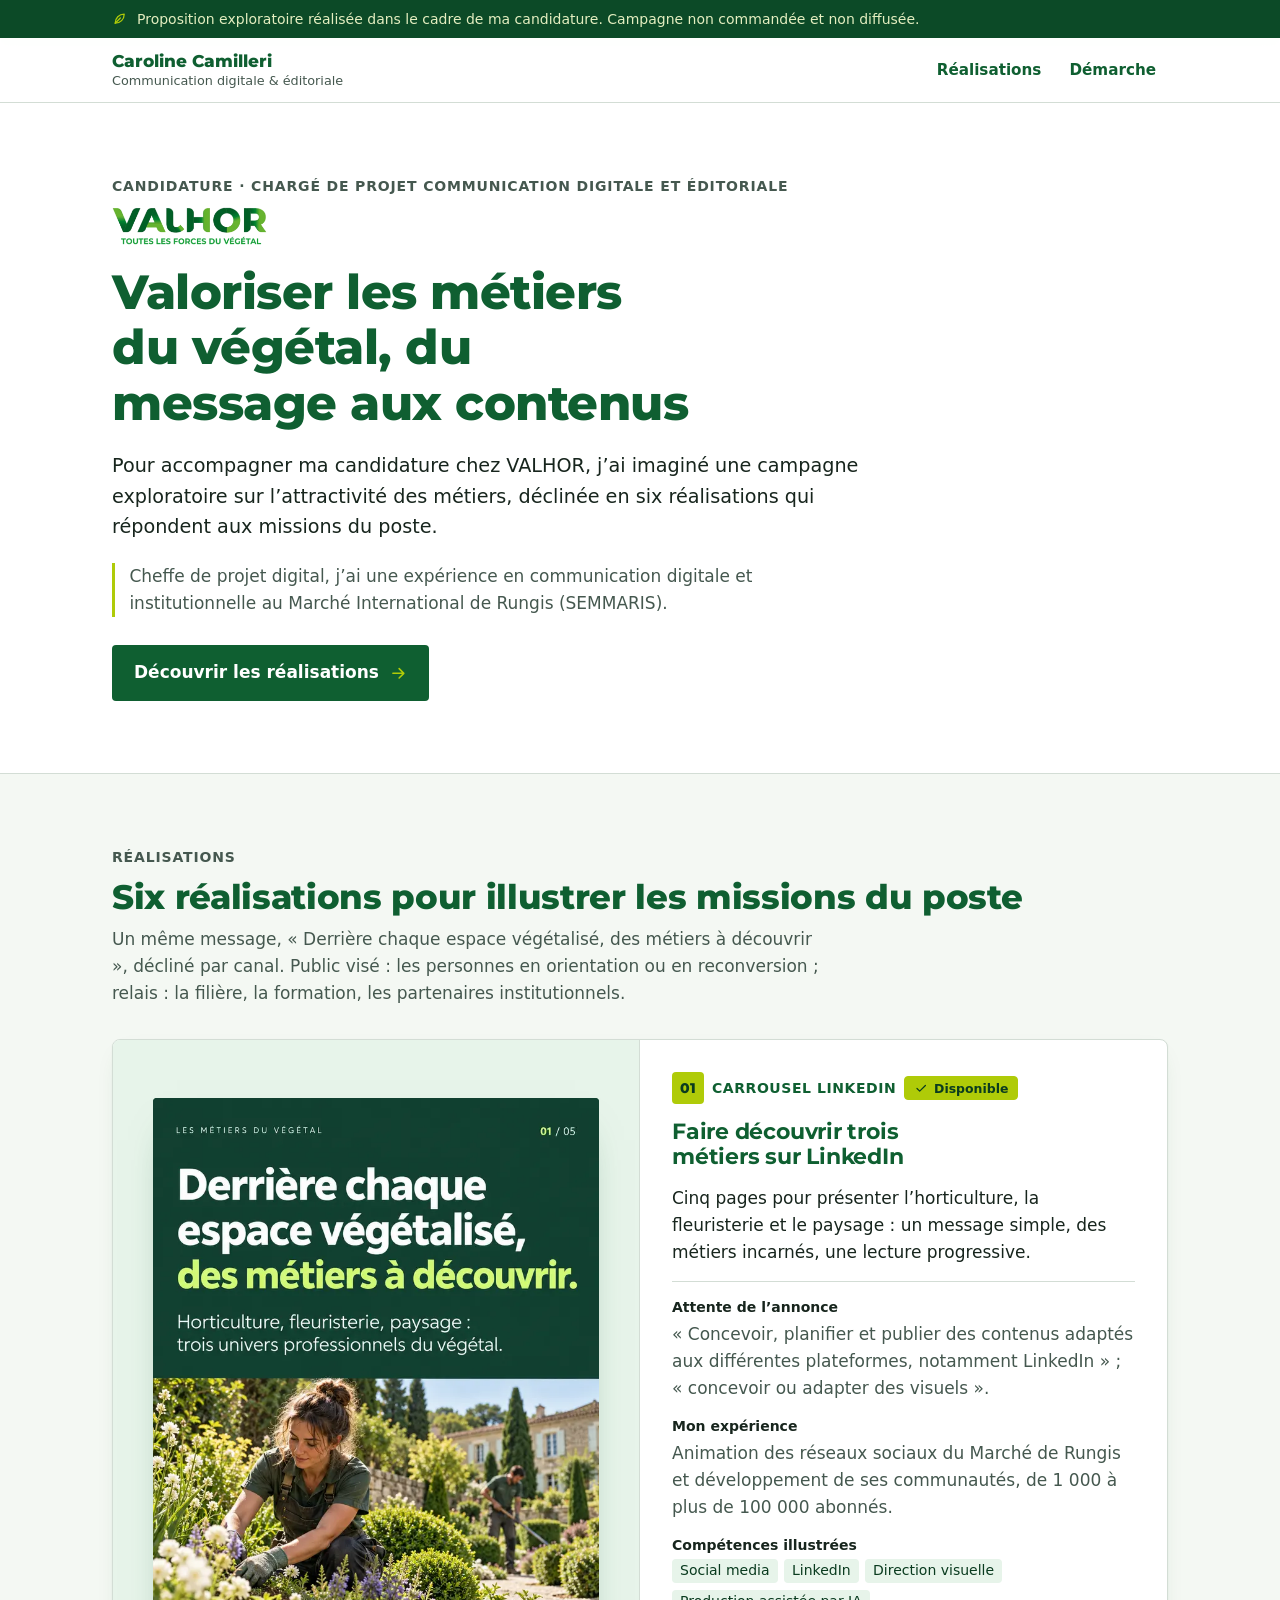
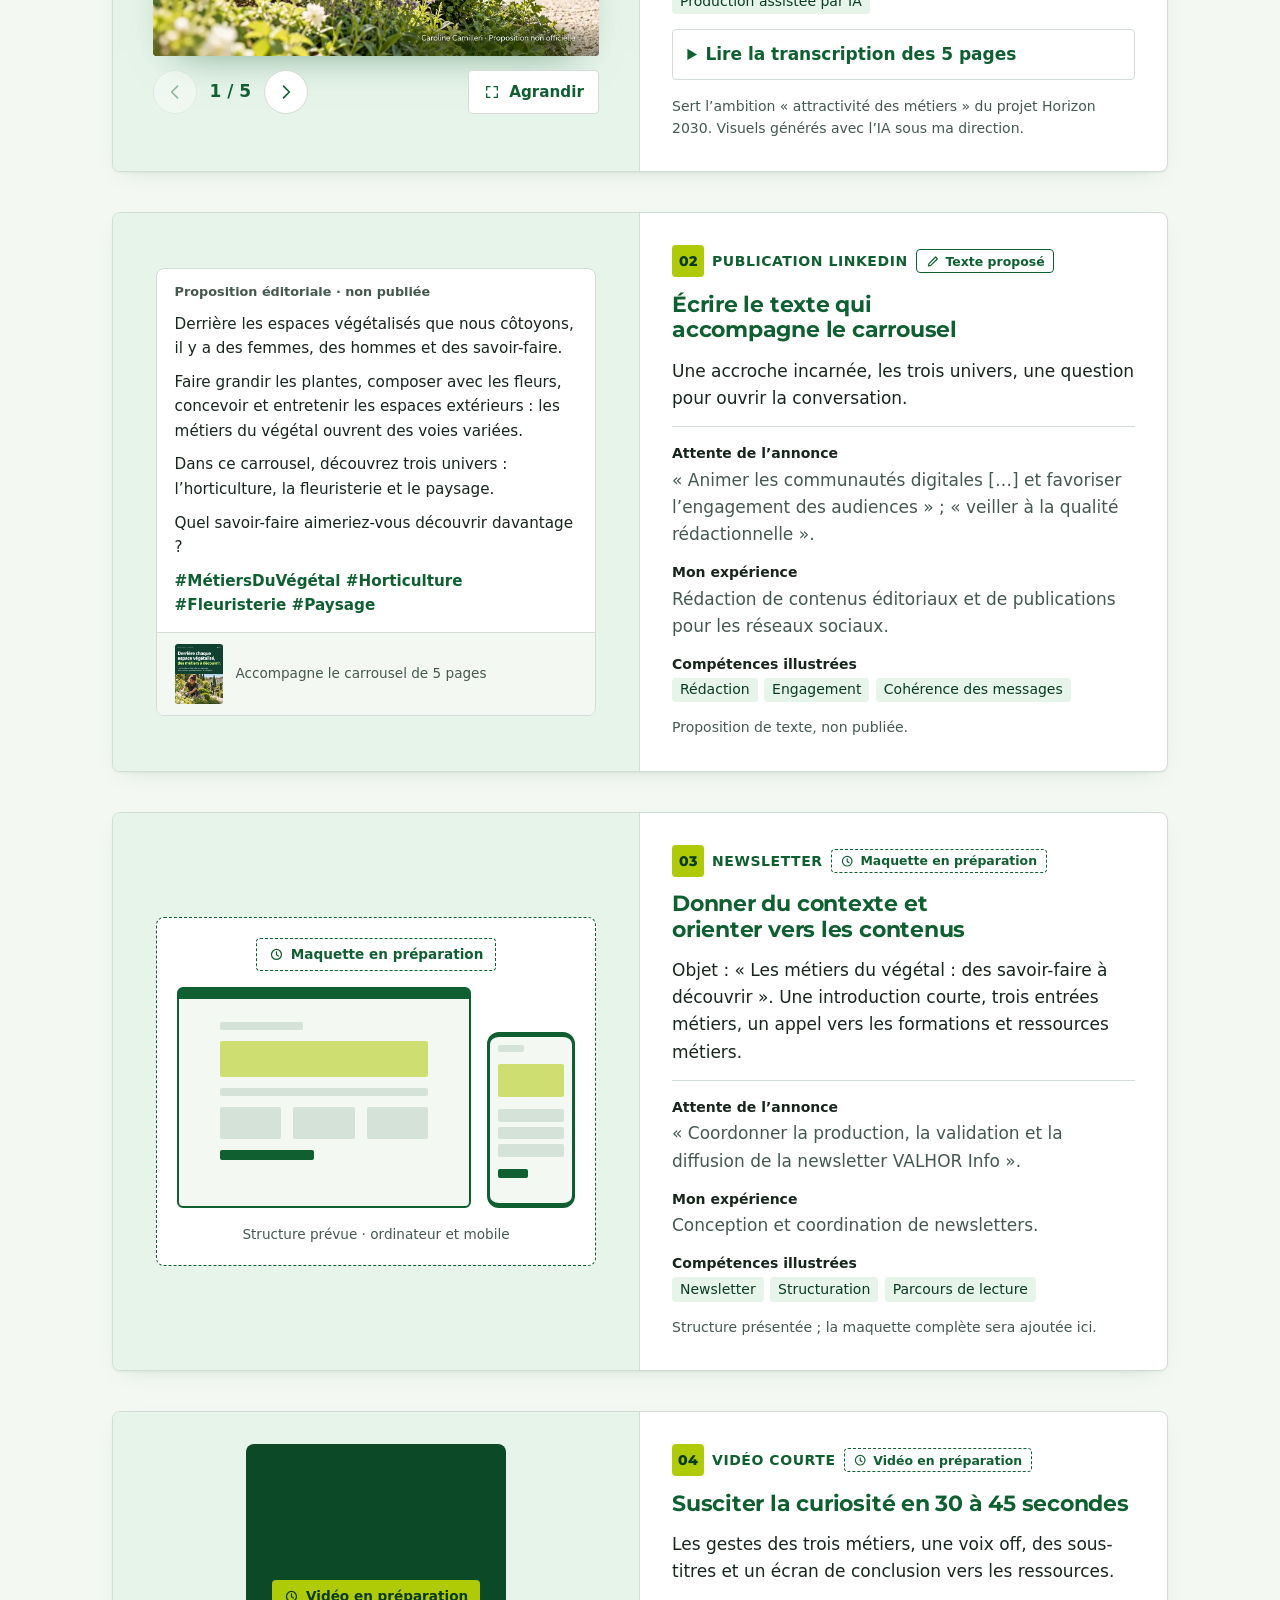
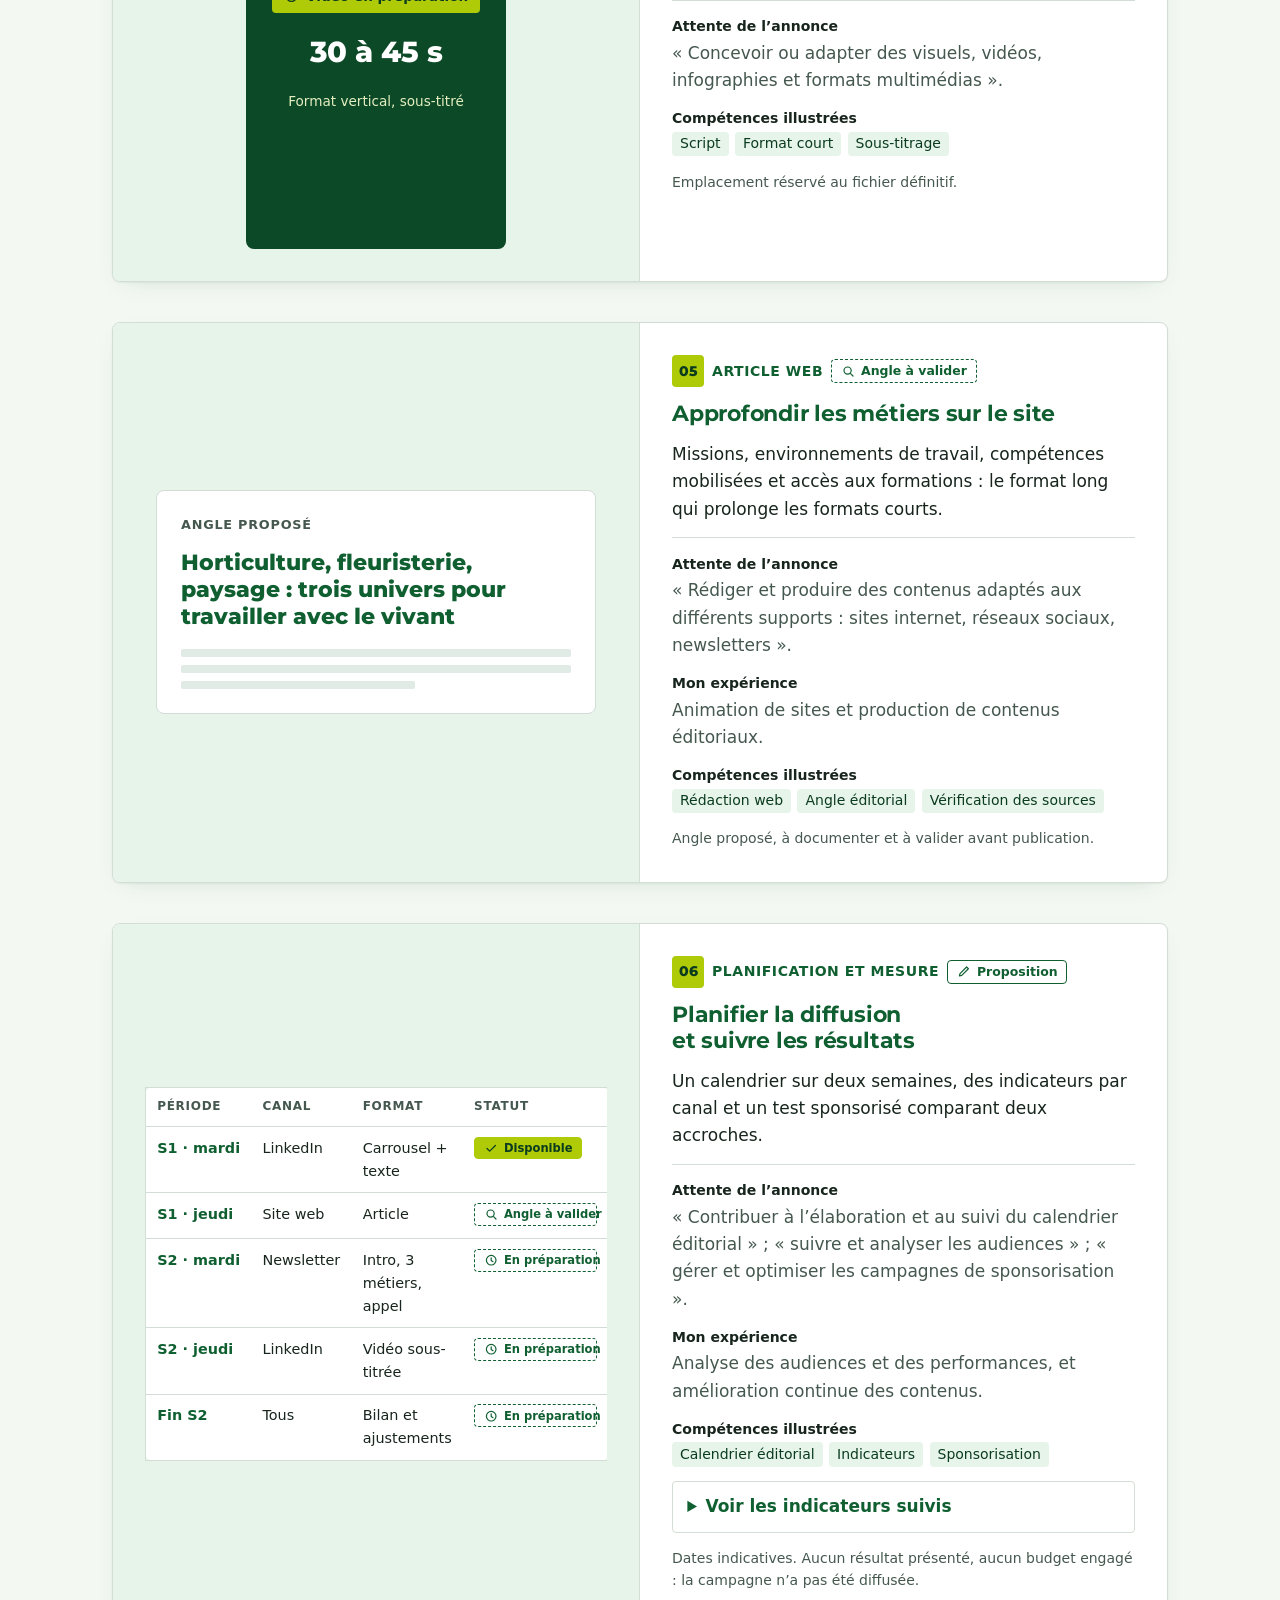
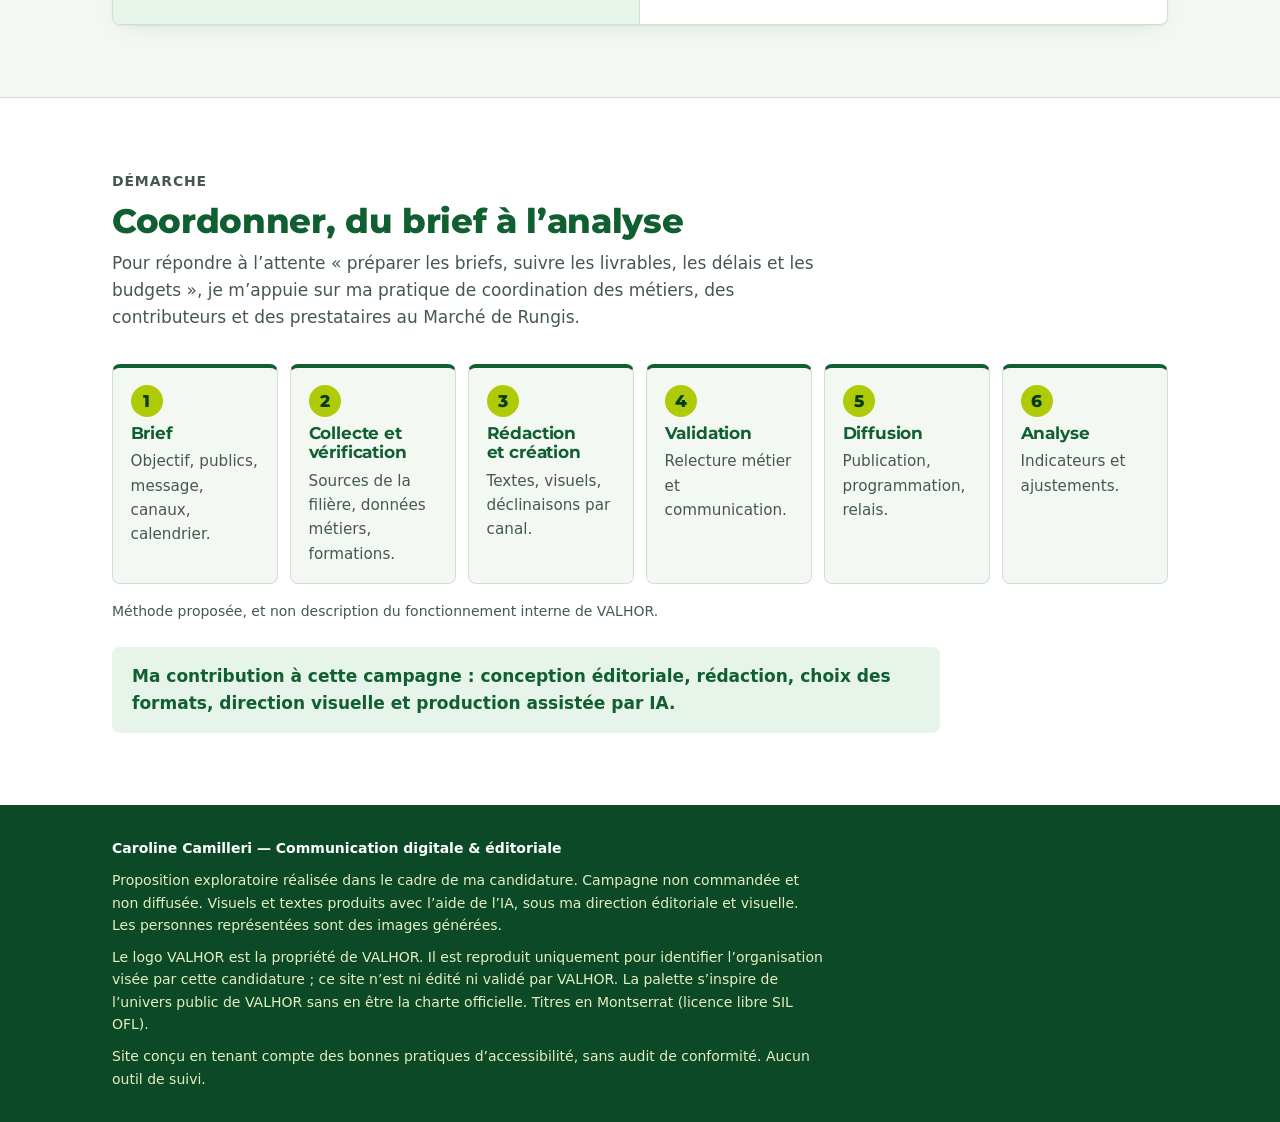
==== commit 6b59c85d: "Portfolio resserré autour des missions de l'annonce - Structure inspirée du portfolio Adoma : introd" ====
--- a/index.html
+++ b/index.html
@@ -24,10 +24,6 @@
         <span class="brand__name" data-slot="autrice"></span>
         <span class="brand__role" data-slot="role"></span>
       </a>
-      <button class="nav-toggle" type="button" aria-expanded="false" aria-controls="nav-principale">
-        <span class="nav-toggle__bars" aria-hidden="true"></span>
-        <span class="nav-toggle__label">Menu</span>
-      </button>
       <nav class="site-nav" id="nav-principale" aria-label="Sections du portfolio">
         <ul data-slot="nav"></ul>
       </nav>
--- a/assets/css/styles.css
+++ b/assets/css/styles.css
@@ -1,46 +1,68 @@
 /* =========================================================
-   Portfolio Caroline Camilleri — campagne exploratoire
-   Palette de travail (proposition, non officielle)
+   Portfolio Caroline Camilleri — candidature VALHOR
+   Mise en page resserrée : introduction, réalisations, démarche.
    ========================================================= */
 
+@font-face {
+  font-family: "Montserrat";
+  font-style: normal;
+  font-weight: 100 900;
+  font-display: swap;
+  src: url("../fonts/montserrat-latin-wght-normal.woff2") format("woff2-variations"),
+       url("../fonts/montserrat-latin-wght-normal.woff2") format("woff2");
+}
+
+/* Palette inspirée de l'univers public de VALHOR (couleurs relevées à l'écran,
+   approximatives). Le vert-jaune ne sert jamais de couleur de texte sur fond clair. */
 :root {
-  --forest: #123d30;
-  --forest-2: #1b4d3e;
-  --lime: #c5dd78;
+  --forest: #0f5f31;        /* titres, boutons, texte fort */
+  --forest-2: #0b4a26;      /* survol */
+  --forest-night: #0c4a27;  /* bandeaux sombres */
+  --forest-deep: #0a3b1f;   /* texte posé sur le vert-jaune */
+  --lime: #afcb08;          /* vert-jaune, aplats uniquement */
   --lime-soft: #e4eec0;
-  --paper: #f7f7ef;
-  --tint: #eef0e1;
-  --white: #ffffff;
-  --ink: #12261f;
+  --surface: #ffffff;
+  --bg: #f4f8f3;
+  --tint: #e7f4ea;
+  --ink: #17251d;
   --muted: #45584f;
-  --line: rgba(18, 61, 48, 0.16);
-  --line-strong: rgba(18, 61, 48, 0.35);
+  --border: #d3ddd5;
   --focus: #0b6bcb;
 
   --font: "Inter", "Segoe UI", system-ui, -apple-system, "Helvetica Neue", Roboto, Arial, sans-serif;
-  --radius: 14px;
-  --radius-lg: 22px;
-  --gutter: clamp(1rem, 4vw, 2.5rem);
-  --maxw: 1180px;
-  --section-y: clamp(4rem, 9vw, 7.5rem);
-}
-
-*,
-*::before,
-*::after { box-sizing: border-box; }
-
-html {
-  -webkit-text-size-adjust: 100%;
-  scroll-padding-top: 5rem;
-}
-
-@media (prefers-reduced-motion: no-preference) {
-  html { scroll-behavior: smooth; }
+  --font-display: "Montserrat", "Inter", "Segoe UI", system-ui, -apple-system, Arial, sans-serif;
+
+  --fs-h1: clamp(2rem, 1.4rem + 2.6vw, 3rem);
+  --fs-h2: clamp(1.6rem, 1.3rem + 1.4vw, 2.1rem);
+  --fs-h3: clamp(1.2rem, 1.1rem + 0.5vw, 1.4rem);
+  --fs-lead: clamp(1.0625rem, 1rem + 0.3vw, 1.2rem);
+  --fs-small: 0.875rem;
+
+  --radius-control: 4px;
+  --radius-card: 8px;
+  --shadow-card: 0 1px 2px rgba(15, 95, 49, 0.06), 0 8px 24px -12px rgba(15, 95, 49, 0.18);
+  --gutter: clamp(1rem, 4vw, 2rem);
+  --maxw: 1120px;
+  --section-y: clamp(3rem, 7vw, 4.5rem);
+}
+
+*, *::before, *::after { box-sizing: border-box; }
+
+html { -webkit-text-size-adjust: 100%; scroll-padding-top: 5rem; }
+@media (prefers-reduced-motion: no-preference) { html { scroll-behavior: smooth; } }
+
+body::before {
+  content: "";
+  position: fixed;
+  inset: 0 0 auto;
+  height: env(safe-area-inset-top, 0px);
+  z-index: 60;
+  background: var(--surface);
 }
 
 body {
   margin: 0;
-  background: var(--paper);
+  background: var(--bg);
   color: var(--ink);
   font-family: var(--font);
   font-size: 1.0625rem;
@@ -51,29 +73,28 @@
 img, svg, video { display: block; max-width: 100%; }
 img { height: auto; }
 
-h1, h2, h3, h4 {
+h1, h2, h3,
+.brand__name, .project__num, .step__num,
+.article-card__title, .placeholder__big {
+  font-family: var(--font-display);
+}
+h1, h2, h3 {
   margin: 0;
-  line-height: 1.08;
-  letter-spacing: -0.02em;
+  line-height: 1.15;
+  letter-spacing: -0.01em;
   font-weight: 800;
   color: var(--forest);
   text-wrap: balance;
 }
-
-p { margin: 0 0 1em; }
-p:last-child { margin-bottom: 0; }
-
-a { color: var(--forest); text-underline-offset: 0.18em; text-decoration-thickness: 1px; }
-a:hover { text-decoration-thickness: 2px; }
-
-:focus-visible {
-  outline: 3px solid var(--focus);
-  outline-offset: 3px;
-  border-radius: 4px;
-}
-
-.section--dark :focus-visible,
-.disclaimer :focus-visible { outline-color: var(--lime); }
+h1 { font-size: var(--fs-h1); max-width: 22ch; }
+h2 { font-size: var(--fs-h2); }
+h3 { font-size: var(--fs-h3); font-weight: 700; }
+
+p { margin: 0; }
+a { color: var(--forest); text-underline-offset: 0.18em; }
+
+:focus-visible { outline: 3px solid var(--focus); outline-offset: 3px; border-radius: 2px; }
+.disclaimer :focus-visible, .site-footer :focus-visible, .lightbox :focus-visible { outline-color: var(--lime); }
 
 .sr-only {
   position: absolute !important;
@@ -85,1199 +106,391 @@
   border: 0;
 }
 
-.wrap {
-  width: 100%;
-  max-width: var(--maxw);
-  margin-inline: auto;
-  padding-inline: var(--gutter);
-}
+.wrap { width: 100%; max-width: var(--maxw); margin-inline: auto; padding-inline: var(--gutter); }
 
 .skip-link {
-  position: absolute;
-  left: 1rem; top: -4rem;
-  z-index: 100;
+  position: absolute; left: 1rem; top: -4rem; z-index: 100;
   padding: 0.75rem 1rem;
-  background: var(--forest);
-  color: var(--white);
-  border-radius: 8px;
+  background: var(--forest-night); color: #fff;
+  border-radius: var(--radius-control);
 }
 .skip-link:focus { top: 1rem; }
 
 .icon {
-  width: 1.1em; height: 1.1em;
-  flex: none;
-  fill: none;
-  stroke: currentColor;
-  stroke-width: 2;
-  stroke-linecap: round;
-  stroke-linejoin: round;
-}
-
-/* ---------- Mention de candidature ---------- */
-
-.disclaimer {
-  background: var(--forest);
-  color: var(--lime-soft);
-  font-size: 0.875rem;
-  line-height: 1.45;
-}
-.disclaimer p {
-  display: flex;
-  gap: 0.6rem;
-  align-items: flex-start;
-  margin: 0;
-  padding-block: 0.6rem;
-}
+  width: 1.1em; height: 1.1em; flex: none;
+  fill: none; stroke: currentColor; stroke-width: 2; stroke-linecap: round; stroke-linejoin: round;
+}
+
+/* ---------- Mention, en-tête ---------- */
+
+.disclaimer { background: var(--forest-night); color: var(--lime-soft); font-size: var(--fs-small); line-height: 1.45; }
+.disclaimer p { display: flex; gap: 0.6rem; align-items: flex-start; padding-block: 0.55rem; }
 .disclaimer .icon { color: var(--lime); margin-top: 0.15em; }
-
-/* ---------- En-tête ---------- */
 
 .site-header {
   position: sticky;
-  top: 0;
+  top: env(safe-area-inset-top, 0px);
   z-index: 50;
-  background: rgba(247, 247, 239, 0.94);
+  background: rgba(255, 255, 255, 0.95);
   backdrop-filter: blur(8px);
-  border-bottom: 1px solid var(--line);
-}
-.site-header__inner {
-  display: flex;
-  align-items: center;
-  justify-content: space-between;
-  gap: 1rem;
-  min-height: 4rem;
-}
-
-.brand {
-  display: flex;
-  flex-direction: column;
-  text-decoration: none;
-  line-height: 1.2;
-}
-.brand__name { font-weight: 800; font-size: 1.05rem; color: var(--forest); letter-spacing: -0.01em; }
+  border-bottom: 1px solid var(--border);
+}
+.site-header__inner { display: flex; align-items: center; justify-content: space-between; gap: 1rem; min-height: 4rem; }
+.brand { display: flex; flex-direction: column; text-decoration: none; line-height: 1.25; }
+.brand__name { font-weight: 800; color: var(--forest); }
 .brand__role { font-size: 0.8rem; color: var(--muted); }
-
-.nav-toggle {
-  display: none;
-  align-items: center;
-  gap: 0.5rem;
-  padding: 0.55rem 0.9rem;
-  font: inherit;
-  font-weight: 600;
-  font-size: 0.95rem;
-  color: var(--forest);
-  background: transparent;
-  border: 1px solid var(--line-strong);
-  border-radius: 999px;
-  cursor: pointer;
-}
-.nav-toggle__bars,
-.nav-toggle__bars::before,
-.nav-toggle__bars::after {
-  display: block;
-  width: 16px; height: 2px;
-  background: currentColor;
-  border-radius: 2px;
-  content: "";
-  position: relative;
-}
-.nav-toggle__bars::before { position: absolute; top: -5px; }
-.nav-toggle__bars::after { position: absolute; top: 5px; }
-
-.site-nav ul {
-  display: flex;
-  gap: 0.25rem;
-  margin: 0; padding: 0;
-  list-style: none;
-}
+.site-nav ul { display: flex; gap: 0.25rem; margin: 0; padding: 0; list-style: none; }
 .site-nav a {
   display: block;
   padding: 0.5rem 0.75rem;
-  border-radius: 999px;
+  font-weight: 600;
   font-size: 0.95rem;
-  font-weight: 600;
   text-decoration: none;
-  color: var(--forest);
+  border-radius: var(--radius-control);
 }
 .site-nav a:hover { background: var(--tint); }
-.site-nav a[aria-current] {
-  background: var(--forest);
-  color: var(--white);
-}
-
-@media (max-width: 900px) {
-  .nav-toggle { display: inline-flex; }
-  .site-nav {
-    position: absolute;
-    left: 0; right: 0; top: 100%;
-    display: none;
-    background: var(--paper);
-    border-bottom: 1px solid var(--line);
-    box-shadow: 0 18px 30px -20px rgba(18, 61, 48, 0.35);
-  }
-  .site-nav.is-open { display: block; }
-  .site-nav ul {
-    flex-direction: column;
-    padding: 0.5rem var(--gutter) 1rem;
-  }
-  .site-nav a { padding: 0.8rem 0.75rem; border-radius: 10px; }
-}
-
-/* ---------- Boutons ---------- */
+@media (max-width: 480px) {
+  .brand__role { display: none; }
+  .site-nav a { padding: 0.5rem; font-size: 0.9rem; }
+}
+
+/* ---------- Boutons, badges, étiquettes ---------- */
 
 .btn {
-  display: inline-flex;
-  align-items: center;
-  gap: 0.6rem;
+  display: inline-flex; align-items: center; gap: 0.6rem;
   min-height: 48px;
-  padding: 0.8rem 1.4rem;
-  font: inherit;
-  font-weight: 700;
-  border-radius: 999px;
+  padding: 0.75rem 1.25rem;
+  font: inherit; font-weight: 700;
+  border-radius: var(--radius-control);
+  border: 2px solid transparent;
   text-decoration: none;
   cursor: pointer;
-  border: 2px solid transparent;
-}
-.btn--primary { background: var(--forest); color: var(--white); }
+}
+.btn--primary { background: var(--forest); color: #fff; }
 .btn--primary:hover { background: var(--forest-2); }
 .btn--primary .icon { color: var(--lime); }
 .btn--ghost {
-  background: transparent;
+  min-height: 44px; padding: 0.45rem 0.9rem; font-size: 0.95rem;
+  background: var(--surface); color: var(--forest); border: 1px solid var(--border);
+}
+.btn--ghost:hover { border-color: var(--forest); }
+
+.btn-icon {
+  display: inline-grid; place-items: center;
+  width: 44px; height: 44px; padding: 0;
+  color: var(--forest); background: var(--surface);
+  border: 1px solid var(--border); border-radius: 50%;
+  cursor: pointer;
+}
+.btn-icon svg { width: 20px; height: 20px; fill: none; stroke: currentColor; stroke-width: 2; stroke-linecap: round; stroke-linejoin: round; }
+.btn-icon:hover:not(:disabled) { background: var(--forest); color: #fff; }
+.btn-icon:disabled { opacity: 0.4; cursor: not-allowed; }
+
+.badge {
+  display: inline-flex; align-items: center; gap: 0.35rem;
+  padding: 0.15rem 0.55rem;
+  font-family: var(--font);
+  font-size: 0.78rem; font-weight: 700; line-height: 1.4;
+  letter-spacing: 0; text-transform: none;
   color: var(--forest);
-  border-color: var(--line-strong);
-  min-height: 44px;
-  padding: 0.5rem 1rem;
-  font-size: 0.95rem;
-}
-.btn--ghost:hover { border-color: var(--forest); }
-
-.btn-icon {
-  display: inline-grid;
-  place-items: center;
-  width: 48px; height: 48px;
-  padding: 0;
+  border: 1px dashed var(--forest);
+  border-radius: var(--radius-control);
+  white-space: nowrap;
+}
+.badge .icon { width: 0.9rem; height: 0.9rem; }
+.badge--disponible { background: var(--lime); border: 1px solid var(--lime); color: var(--forest-deep); }
+.badge--proposition { background: var(--surface); border-style: solid; }
+
+.eyebrow {
+  font-size: var(--fs-small); font-weight: 700;
+  letter-spacing: 0.06em; text-transform: uppercase;
+  color: var(--muted);
+}
+
+.tags { display: flex; flex-wrap: wrap; gap: 0.4rem; margin: 0; padding: 0; list-style: none; }
+.tags li {
+  padding: 0.15rem 0.5rem;
+  font-size: var(--fs-small); line-height: 1.4;
+  background: var(--tint);
+  border-radius: var(--radius-control);
+  color: var(--forest-deep);
+}
+
+/* ---------- Introduction ---------- */
+
+.hero { padding-block: var(--section-y); background: var(--surface); border-bottom: 1px solid var(--border); }
+.hero__inner { display: grid; gap: 1.25rem; justify-items: start; }
+.hero__recipient { display: grid; gap: 0.6rem; justify-items: start; }
+.hero__logo { width: auto; height: clamp(30px, 3vw, 40px); }
+.lead { max-width: 62ch; font-size: var(--fs-lead); color: var(--ink); }
+.hero__profile { max-width: 62ch; color: var(--muted); padding-left: 0.9rem; border-left: 3px solid var(--lime); }
+.hero .btn { margin-top: 0.5rem; }
+
+/* ---------- Sections ---------- */
+
+.section { padding-block: var(--section-y); }
+.section--alt { background: var(--surface); border-top: 1px solid var(--border); }
+.section__header { display: grid; gap: 0.6rem; margin-bottom: 2rem; }
+.section__intro { max-width: 66ch; color: var(--muted); }
+
+/* ---------- Réalisations ---------- */
+
+.projects { display: grid; gap: 2rem; margin: 0; padding: 0; list-style: none; }
+.project article {
+  display: grid;
+  background: var(--surface);
+  border: 1px solid var(--border);
+  border-radius: var(--radius-card);
+  box-shadow: var(--shadow-card);
+  overflow: hidden;
+}
+.project__media {
+  display: flex; flex-direction: column; justify-content: center; align-items: center;
+  min-width: 0;
+  padding: 1.25rem;
+  background: var(--tint);
+  border-bottom: 1px solid var(--border);
+}
+.project__body { display: grid; gap: 0.9rem; align-content: start; justify-items: start; min-width: 0; padding: 1.5rem; }
+.project__kicker {
+  display: flex; flex-wrap: wrap; align-items: center; gap: 0.5rem;
+  font-size: var(--fs-small); font-weight: 700;
+  letter-spacing: 0.04em; text-transform: uppercase;
   color: var(--forest);
-  background: var(--white);
-  border: 1px solid var(--line-strong);
-  border-radius: 50%;
-  cursor: pointer;
-}
-.btn-icon svg {
-  width: 22px; height: 22px;
-  fill: none; stroke: currentColor; stroke-width: 2; stroke-linecap: round; stroke-linejoin: round;
-}
-.btn-icon:hover:not(:disabled) { background: var(--forest); color: var(--white); }
-.btn-icon:disabled { opacity: 0.4; cursor: not-allowed; }
-
-/* ---------- Badges de statut (texte + icône) ---------- */
-
-.badge {
-  display: inline-flex;
-  align-items: center;
-  gap: 0.4rem;
-  padding: 0.25rem 0.7rem;
-  font-size: 0.8rem;
-  font-weight: 700;
-  line-height: 1.3;
-  border-radius: 999px;
-  border: 1px dashed var(--line-strong);
-  color: var(--forest);
-  background: transparent;
-  white-space: nowrap;
-}
-.badge .icon { width: 0.95rem; height: 0.95rem; }
-.badge--disponible { background: var(--lime); border: 1px solid var(--lime); }
-.badge--proposition { background: var(--white); border-style: solid; }
-
-/* ---------- Éléments éditoriaux communs ---------- */
-
-.eyebrow,
-.kicker {
-  display: block;
-  margin: 0 0 1rem;
-  font-size: 0.8rem;
-  font-weight: 700;
-  letter-spacing: 0.12em;
-  text-transform: uppercase;
-  color: var(--muted);
-  line-height: 1.4;
-}
-.kicker {
-  display: flex;
-  align-items: center;
-  gap: 0.75rem;
-  margin-bottom: 1.25rem;
-}
-.kicker::before {
-  content: "";
-  width: 1.75rem; height: 2px;
+}
+.project__num {
+  display: inline-grid; place-items: center;
+  min-width: 2rem; height: 2rem; padding-inline: 0.3rem;
+  font-weight: 800; color: var(--forest-deep);
   background: var(--lime);
-  box-shadow: 0 0 0 0.5px var(--forest);
-  flex: none;
-}
-
-.lead {
-  font-size: clamp(1.15rem, 1rem + 0.6vw, 1.4rem);
-  line-height: 1.5;
-  color: var(--ink);
-  max-width: 46rem;
-}
-.lead--small { font-size: 1.15rem; }
-
-.note {
-  font-size: 0.9rem;
-  color: var(--muted);
-  max-width: 44rem;
-}
-
-.list { margin: 0 0 1.25rem; padding-left: 1.2rem; }
-.list li { margin-bottom: 0.4rem; }
-.list--ticks { list-style: none; padding: 0; }
-.list--ticks li {
-  position: relative;
-  padding-left: 1.6rem;
-}
-.list--ticks li::before {
-  content: "";
-  position: absolute;
-  left: 0; top: 0.6em;
-  width: 0.75rem; height: 0.4rem;
-  border-radius: 0 70% 0 70%;
-  background: var(--forest);
-}
-
-.caution {
-  display: flex;
-  gap: 0.6rem;
-  align-items: flex-start;
-  margin-top: 1.5rem;
-  padding: 0.9rem 1.1rem;
-  font-size: 0.95rem;
-  font-weight: 600;
-  border-left: 3px solid var(--forest);
-  background: var(--white);
-  border-radius: 0 10px 10px 0;
-}
-.caution .icon { margin-top: 0.2em; }
-
-.field {
-  display: flex;
-  flex-direction: column;
-  gap: 0.15rem;
-  margin: 1.25rem 0 1.75rem;
-  padding: 1rem 1.2rem;
-  background: var(--white);
-  border-radius: var(--radius);
-  border: 1px solid var(--line);
-}
-.field__label { font-size: 0.8rem; font-weight: 700; letter-spacing: 0.08em; text-transform: uppercase; color: var(--muted); }
-.field__value { font-size: 1.15rem; font-weight: 700; color: var(--forest); line-height: 1.35; }
-
-.placeholder-tag {
-  display: inline-flex;
-  align-items: center;
-  gap: 0.5rem;
-  margin: 0;
-  padding: 0.45rem 0.9rem;
-  font-size: 0.9rem;
-  font-weight: 700;
-  color: var(--forest);
-  background: var(--paper);
-  border: 1px dashed var(--forest);
-  border-radius: 999px;
-}
-
-/* ---------- 1. Introduction ---------- */
-
-.hero {
-  position: relative;
-  padding-top: clamp(2.5rem, 6vw, 5rem);
-  overflow: hidden;
-}
-/* Détail végétal discret : une tige courbe en filigrane */
-.hero::before {
-  content: "";
-  position: absolute;
-  right: -6rem; top: -4rem;
-  width: 28rem; height: 28rem;
-  border-radius: 50%;
-  border: 1px solid var(--line);
-  pointer-events: none;
-}
-
-.hero__grid {
-  position: relative;
-  display: grid;
-  grid-template-columns: minmax(0, 1.25fr) minmax(0, 0.75fr);
-  gap: clamp(2rem, 5vw, 4.5rem);
-  align-items: center;
-}
-
-.hero h1 {
-  font-size: clamp(2.4rem, 1.4rem + 4.2vw, 4.75rem);
-  margin-bottom: 1.5rem;
-  max-width: 14ch;
-}
-.hero__lead {
-  font-size: clamp(1.15rem, 1rem + 0.6vw, 1.4rem);
-  max-width: 36rem;
-  line-height: 1.5;
-}
-.hero__signature {
-  display: flex;
-  align-items: center;
-  gap: 0.75rem;
-  margin: 1.5rem 0 2rem;
-  font-weight: 700;
-  color: var(--forest);
-}
-.hero__signature::before {
-  content: "";
-  width: 2.5rem; height: 2px;
-  background: var(--forest);
-}
-
-.hero__visual {
-  margin: 0;
-  justify-self: end;
-  width: min(100%, 380px);
-}
-.hero__visual-link {
-  display: block;
-  border-radius: var(--radius-lg);
-  overflow: hidden;
-  box-shadow: 0 30px 60px -30px rgba(18, 61, 48, 0.55);
-}
-.hero__visual-link img { transition: transform 0.4s ease; }
-@media (prefers-reduced-motion: no-preference) {
-  .hero__visual-link:hover img { transform: scale(1.015); }
-}
-.hero__visual figcaption {
-  margin-top: 0.75rem;
-  font-size: 0.85rem;
-  color: var(--muted);
-}
-
-.deliverables {
-  position: relative;
-  margin-top: clamp(2.5rem, 5vw, 4rem);
-  padding-bottom: clamp(2.5rem, 5vw, 4rem);
-}
-.deliverables__title {
-  font-size: 0.8rem;
-  font-weight: 700;
-  letter-spacing: 0.12em;
-  text-transform: uppercase;
-  color: var(--muted);
-  margin-bottom: 1rem;
-}
-.deliverables__list {
-  display: grid;
-  grid-template-columns: repeat(5, minmax(0, 1fr));
-  gap: 0;
-  margin: 0; padding: 0;
-  list-style: none;
-  border-top: 2px solid var(--forest);
-}
-.deliverables__list li + li { border-left: 1px solid var(--line); }
-.deliverables__list a {
-  display: flex;
-  flex-direction: column;
-  align-items: flex-start;
-  gap: 0.5rem;
-  height: 100%;
-  padding: 1rem 1rem 1.1rem;
-  text-decoration: none;
-  color: var(--ink);
-}
-.deliverables__list a:hover { background: var(--tint); }
-.deliverables__letter {
-  font-size: 0.85rem;
-  font-weight: 800;
-  color: var(--muted);
-}
-.deliverables__name { font-weight: 800; font-size: 1.05rem; color: var(--forest); line-height: 1.25; }
-.deliverables .badge { white-space: normal; }
-
-@media (max-width: 900px) {
-  .hero__grid { grid-template-columns: 1fr; }
-  .hero__visual { justify-self: start; width: min(70%, 300px); }
-  .deliverables__list { grid-template-columns: 1fr; }
-  .deliverables__list li + li { border-left: 0; border-top: 1px solid var(--line); }
-  .deliverables__list a {
-    flex-direction: row;
-    flex-wrap: wrap;
-    align-items: center;
-    padding: 0.85rem 0.25rem;
-  }
-  .deliverables__name { flex: 1 1 10rem; }
-}
-
-/* ---------- Sections ---------- */
-
-.section { padding-block: var(--section-y); }
-.section--tint { background: var(--tint); }
-.section--dark { background: var(--forest); color: var(--paper); }
-.section--dark h2,
-.section--dark h3 { color: var(--white); }
-.section--dark .lead { color: var(--paper); }
-.section--dark .kicker { color: var(--lime); }
-.section--dark .kicker::before { box-shadow: none; }
-.section--dark .section-head__num { color: var(--lime); }
-
-.section-head {
-  margin-bottom: clamp(2.5rem, 5vw, 4rem);
-}
-.section-head__num {
-  margin: 0 0 0.75rem;
-  font-size: 0.9rem;
-  font-weight: 800;
-  letter-spacing: 0.1em;
-  color: var(--muted);
-}
-.section-head h2 {
-  font-size: clamp(2.1rem, 1.3rem + 3.2vw, 3.6rem);
-  margin-bottom: 1.25rem;
-}
-
-/* ---------- 2. La démarche ---------- */
-
-.brief__list {
-  display: grid;
-  grid-template-columns: repeat(2, minmax(0, 1fr));
-  gap: 0 clamp(2rem, 5vw, 4rem);
-  margin: 0;
-}
-.brief__item {
-  padding: 1.25rem 0 1.5rem;
-  border-top: 1px solid var(--line-strong);
-}
-.brief__item dt {
-  font-weight: 800;
-  font-size: 1.15rem;
-  color: var(--forest);
-  margin-bottom: 0.4rem;
-}
-.brief__item dd { margin: 0; color: var(--ink); }
-
-.channels { margin-top: clamp(3rem, 6vw, 4.5rem); }
-.channels__list {
-  display: grid;
-  grid-template-columns: repeat(4, minmax(0, 1fr));
-  margin: 0; padding: 0;
-  list-style: none;
-  counter-reset: canal;
-}
-.channels__list li {
-  position: relative;
-  display: flex;
-  flex-direction: column;
-  gap: 0.35rem;
-  padding: 1.25rem 1.5rem 1.25rem 0;
-  border-top: 2px solid var(--forest);
-}
-.channels__list li::before {
-  counter-increment: canal;
-  content: counter(canal, decimal-leading-zero);
-  font-size: 0.8rem;
-  font-weight: 800;
-  color: var(--muted);
-}
-.channels__name { font-size: 1.35rem; font-weight: 800; color: var(--forest); letter-spacing: -0.01em; }
-.channels__role { color: var(--ink); }
-
-.univers { margin-top: clamp(3rem, 6vw, 4.5rem); }
-.univers__list {
-  display: grid;
-  grid-template-columns: repeat(3, minmax(0, 1fr));
-  gap: clamp(1rem, 2.5vw, 1.75rem);
-  margin: 0 0 1rem; padding: 0;
-  list-style: none;
-}
-.univers figure { margin: 0; }
-.univers img {
-  width: 100%;
-  aspect-ratio: 4 / 3;
-  object-fit: cover;
-  border-radius: var(--radius);
-}
-.univers figcaption {
-  display: flex;
-  flex-direction: column;
-  margin-top: 0.75rem;
-  color: var(--muted);
-}
-.univers figcaption strong { color: var(--forest); font-size: 1.15rem; }
-
-@media (max-width: 900px) {
-  .brief__list { grid-template-columns: 1fr; }
-  .channels__list { grid-template-columns: repeat(2, minmax(0, 1fr)); column-gap: 1.5rem; }
-  .univers__list { grid-template-columns: 1fr; }
-  .univers img { aspect-ratio: 16 / 9; }
-}
-@media (max-width: 520px) {
-  .channels__list { grid-template-columns: 1fr; }
-}
-
-/* ---------- 3. Les réalisations ---------- */
-
-.deliverable {
-  padding-block: clamp(2.5rem, 5vw, 4rem);
-  border-top: 1px solid var(--line-strong);
-}
-.deliverable:first-of-type { border-top: 0; padding-top: 0; }
-
-.deliverable__head {
-  display: flex;
-  flex-wrap: wrap;
-  align-items: center;
-  gap: 0.75rem 1rem;
-  margin-bottom: clamp(1.5rem, 3vw, 2.25rem);
-}
-.deliverable__letter {
-  display: grid;
-  place-items: center;
-  width: 2.5rem; height: 2.5rem;
-  margin: 0;
-  font-weight: 800;
-  color: var(--forest);
-  background: var(--lime);
-  border-radius: 50% 50% 50% 8px;
-}
-.deliverable__head h3 { font-size: clamp(1.6rem, 1.2rem + 1.6vw, 2.3rem); }
-
-.split {
-  display: grid;
-  grid-template-columns: minmax(0, 1fr) minmax(0, 1fr);
-  gap: clamp(2rem, 5vw, 4.5rem);
-  align-items: start;
-}
-.split--reverse > :first-child { order: 0; }
-
-@media (max-width: 900px) {
-  .split { grid-template-columns: 1fr; }
-}
-
-/* A. Carrousel */
-
-.carousel-layout {
-  display: grid;
-  grid-template-columns: auto minmax(0, 1fr);
-  gap: clamp(2rem, 5vw, 4.5rem);
-  align-items: start;
-}
-.carousel-layout__text { padding-top: 0.5rem; max-width: 34rem; }
-
-.carousel {
-  /* Hauteur limitée pour lire la page sans faire défiler l'écran. */
-  --slide-h: min(64vh, 600px);
-  width: min(100%, calc(var(--slide-h) * 1122 / 1402));
-}
-
+  border-radius: var(--radius-control);
+  letter-spacing: 0;
+}
+.project__details {
+  display: grid; gap: 0.8rem;
+  width: 100%; margin: 0;
+  padding-top: 0.9rem;
+  border-top: 1px solid var(--border);
+}
+.project__details dt { font-size: var(--fs-small); font-weight: 700; color: var(--ink); margin-bottom: 0.15rem; }
+.project__details dd { margin: 0; color: var(--muted); }
+.project__note { font-size: var(--fs-small); color: var(--muted); }
+
+@media (min-width: 900px) {
+  .projects { gap: 2.5rem; }
+  .project article { grid-template-columns: minmax(0, 1fr) minmax(0, 1fr); }
+  .project__media { padding: 2rem; border-bottom: 0; border-right: 1px solid var(--border); }
+  .project__body { padding: 2rem; }
+}
+
+.transcript { width: 100%; border: 1px solid var(--border); border-radius: var(--radius-control); }
+.transcript summary { padding: 0.7rem 0.9rem; font-weight: 700; color: var(--forest); cursor: pointer; }
+.transcript summary:hover { text-decoration: underline; }
+.transcript__list, .transcript__plain {
+  display: grid; gap: 0.9rem;
+  margin: 0; padding: 0 0.9rem 0.9rem 0.9rem;
+  list-style: none; font-size: 0.95rem;
+}
+.transcript__plain { gap: 0.4rem; padding-left: 2rem; list-style: disc; }
+.transcript__title { font-weight: 700; color: var(--forest); }
+
+/* Carrousel */
+.carousel { width: min(100%, 420px); }
+@media (min-width: 900px) {
+  /* Hauteur limitée pour lire la page sans défiler. */
+  .carousel { width: min(100%, calc(min(62vh, 560px) * 1122 / 1402)); }
+}
 .carousel__viewport {
   display: grid;
   aspect-ratio: 1122 / 1402;
-  border-radius: var(--radius);
+  max-width: 100%;
+  border-radius: var(--radius-control);
   overflow: hidden;
-  background: var(--forest);
-  box-shadow: 0 30px 60px -35px rgba(18, 61, 48, 0.6);
+  background: var(--forest-night);
+  box-shadow: 0 18px 40px -24px rgba(15, 95, 49, 0.6);
   touch-action: pan-y;
 }
-.carousel__slide {
-  grid-area: 1 / 1;
-  visibility: hidden;
-  opacity: 0;
-}
+.carousel__slide { grid-area: 1 / 1; visibility: hidden; opacity: 0; }
 .carousel__slide.is-active { visibility: visible; opacity: 1; }
-.carousel__slide img {
-  width: 100%;
-  height: 100%;
-  object-fit: contain;
-}
+.carousel__slide img { width: 100%; height: 100%; object-fit: contain; }
 @media (prefers-reduced-motion: no-preference) {
   .carousel__slide { transition: opacity 0.25s ease, visibility 0.25s; }
 }
-
-.carousel__controls {
-  display: flex;
-  align-items: center;
-  gap: 0.75rem;
-  margin-top: 1rem;
-}
-.carousel__counter {
-  margin: 0;
-  min-width: 3.5rem;
-  text-align: center;
-  font-weight: 700;
-  font-variant-numeric: tabular-nums;
-  color: var(--forest);
-}
+.carousel__controls { display: flex; flex-wrap: wrap; align-items: center; gap: 0.6rem; margin-top: 0.9rem; }
+.carousel__counter { min-width: 3rem; text-align: center; font-weight: 700; font-variant-numeric: tabular-nums; color: var(--forest); }
 .carousel__zoom { margin-left: auto; }
 .carousel__zoom .icon { width: 1rem; height: 1rem; }
 
-.carousel__pages {
-  display: flex;
-  gap: 0.4rem;
-  margin: 0.9rem 0 0; padding: 0;
-  list-style: none;
-}
-.carousel__pages button {
-  min-width: 44px; min-height: 36px;
-  padding: 0 0.5rem;
-  font: inherit;
-  font-size: 0.85rem;
-  font-weight: 700;
-  color: var(--muted);
-  background: transparent;
+/* Publication */
+.post {
+  width: min(100%, 440px); margin: 0;
+  background: var(--surface);
+  border: 1px solid var(--border);
+  border-radius: var(--radius-card);
+  overflow: hidden;
+  font-size: 0.95rem;
+}
+.post__label { padding: 0.8rem 1.1rem 0; font-size: 0.8rem; font-weight: 700; color: var(--muted); }
+.post__body { margin: 0; padding: 0.6rem 1.1rem 0.9rem; display: grid; gap: 0.6rem; }
+.post__tags { color: var(--forest); font-weight: 600; }
+.post__media {
+  display: flex; align-items: center; gap: 0.8rem;
+  padding: 0.7rem 1.1rem;
+  border-top: 1px solid var(--border);
+  background: var(--bg);
+  font-size: 0.85rem; color: var(--muted);
+}
+.post__media img { width: 3rem; border-radius: 3px; }
+
+/* Emplacements en préparation */
+.placeholder {
+  display: grid; gap: 1rem; justify-items: center;
+  width: min(100%, 440px);
+  padding: 1.25rem;
+  background: var(--surface);
+  border: 1px dashed var(--forest);
+  border-radius: var(--radius-card);
+  text-align: center;
+}
+.placeholder__tag {
+  display: inline-flex; align-items: center; gap: 0.45rem;
+  padding: 0.3rem 0.7rem;
+  font-size: 0.85rem; font-weight: 700;
+  color: var(--forest);
+  background: var(--surface);
+  border: 1px dashed var(--forest);
+  border-radius: var(--radius-control);
+}
+.placeholder__caption { font-size: 0.85rem; color: var(--muted); }
+.placeholder--dark {
+  width: min(100%, 260px);
+  aspect-ratio: 9 / 14;
+  align-content: center;
+  background: var(--forest-night);
   border: 0;
-  border-bottom: 3px solid var(--line);
-  cursor: pointer;
-}
-.carousel__pages button:hover { color: var(--forest); border-bottom-color: var(--line-strong); }
-.carousel__pages button[aria-current] {
-  color: var(--forest);
-  border-bottom-color: var(--forest);
-}
-
-@media (max-width: 900px) {
-  .carousel-layout { grid-template-columns: 1fr; }
-  .carousel { --slide-h: 9999px; width: min(100%, 460px); }
-}
-@media (max-width: 380px) {
-  .carousel__controls { flex-wrap: wrap; }
-}
-
-.transcript {
-  margin-top: clamp(2rem, 4vw, 3rem);
-  background: var(--white);
-  border: 1px solid var(--line);
-  border-radius: var(--radius);
-}
-.transcript summary {
+}
+.placeholder--dark .placeholder__tag { background: var(--lime); border-color: var(--lime); color: var(--forest-deep); }
+.placeholder--dark .placeholder__big { font-size: 1.8rem; font-weight: 800; color: #fff; }
+.placeholder--dark .placeholder__caption { color: var(--lime-soft); }
+
+.devices { display: grid; grid-template-columns: minmax(0, 1fr) 5.5rem; gap: 1rem; align-items: end; width: 100%; }
+.device { border: 2px solid var(--forest); background: var(--bg); overflow: hidden; }
+.device--desktop { aspect-ratio: 4 / 3; border-radius: 6px; border-top-width: 12px; }
+.device--mobile { aspect-ratio: 9 / 18; border-radius: 12px; border-width: 5px 3px; }
+.wire { display: flex; flex-direction: column; gap: 8%; height: 100%; padding: 10%; }
+.device--desktop .wire { gap: 7%; padding: 8% 14%; }
+.wire > span { display: block; background: rgba(15, 95, 49, 0.14); border-radius: 2px; }
+.wire__line { height: 5%; min-height: 4px; }
+.wire__line--short { width: 40%; }
+.wire > .wire__hero { height: 22%; background: rgba(175, 203, 8, 0.55); }
+.wire > .wire__cols { display: grid; grid-template-columns: repeat(3, 1fr); gap: 6%; height: 20%; background: transparent; }
+.wire__cols span { background: rgba(15, 95, 49, 0.14); border-radius: 2px; }
+.device--mobile .wire > .wire__cols { grid-template-columns: 1fr; height: 32%; gap: 10%; }
+.wire > .wire__cta { width: 45%; height: 6%; min-height: 6px; background: var(--forest); }
+
+/* Article */
+.article-card {
+  display: grid; gap: 0.8rem;
+  width: min(100%, 440px);
+  padding: 1.5rem;
+  background: var(--surface);
+  border: 1px solid var(--border);
+  border-radius: var(--radius-card);
+}
+.article-card__kicker { font-size: 0.8rem; font-weight: 700; letter-spacing: 0.06em; text-transform: uppercase; color: var(--muted); }
+.article-card__title { font-size: 1.35rem; font-weight: 800; line-height: 1.25; color: var(--forest); }
+.article-card__lines { display: grid; gap: 0.5rem; margin-top: 0.4rem; }
+.article-card__lines span { height: 0.5rem; border-radius: 2px; background: rgba(15, 95, 49, 0.12); }
+.article-card__lines span:last-child { width: 60%; }
+
+/* Calendrier */
+.table-wrap { width: 100%; overflow-x: auto; }
+.calendar {
+  width: 100%;
+  border-collapse: collapse;
+  font-size: 0.9rem;
+  background: var(--surface);
+  border: 1px solid var(--border);
+  border-radius: var(--radius-card);
+}
+.calendar th, .calendar td { padding: 0.6rem 0.7rem; text-align: left; vertical-align: top; border-bottom: 1px solid var(--border); }
+.calendar thead th { font-size: 0.75rem; font-weight: 700; letter-spacing: 0.06em; text-transform: uppercase; color: var(--muted); }
+.calendar tbody th { font-weight: 700; color: var(--forest); white-space: nowrap; }
+.calendar tbody tr:last-child > * { border-bottom: 0; }
+.calendar .badge { font-size: 0.72rem; }
+
+@media (max-width: 520px) {
+  .calendar thead { position: absolute; width: 1px; height: 1px; overflow: hidden; clip: rect(0 0 0 0); }
+  .calendar, .calendar tbody, .calendar tr, .calendar th, .calendar td { display: block; }
+  .calendar tr { padding: 0.6rem 0.8rem; border-bottom: 1px solid var(--border); }
+  .calendar tbody tr:last-child { border-bottom: 0; }
+  .calendar th, .calendar td { padding: 0.1rem 0; border: 0; }
+  .calendar td:last-child { margin-top: 0.3rem; }
+}
+
+/* ---------- Démarche ---------- */
+
+.steps { display: grid; grid-template-columns: repeat(2, minmax(0, 1fr)); gap: 0.75rem; margin: 0 0 1rem; padding: 0; list-style: none; }
+.step {
+  display: grid; gap: 0.4rem; align-content: start;
+  padding: 1.1rem;
+  background: var(--bg);
+  border: 1px solid var(--border);
+  border-top: 4px solid var(--forest);
+  border-radius: var(--radius-card);
+}
+.step__num {
+  display: inline-grid; place-items: center;
+  width: 2rem; height: 2rem;
+  font-weight: 800; color: var(--forest-deep);
+  background: var(--lime);
+  border-radius: 50%;
+}
+.step h3 { font-size: 1.05rem; }
+.step p { font-size: 0.95rem; color: var(--muted); }
+@media (min-width: 600px) { .steps { grid-template-columns: repeat(3, minmax(0, 1fr)); } }
+@media (min-width: 1000px) { .steps { grid-template-columns: repeat(6, minmax(0, 1fr)); } }
+
+.contribution {
+  margin-top: 1.5rem;
   padding: 1rem 1.25rem;
   font-weight: 700;
   color: var(--forest);
-  cursor: pointer;
-  min-height: 48px;
-}
-.transcript summary:hover { text-decoration: underline; }
-.transcript__list {
-  display: grid;
-  grid-template-columns: repeat(auto-fit, minmax(16rem, 1fr));
-  gap: 1.5rem 2rem;
-  margin: 0;
-  padding: 0.5rem 1.25rem 1.5rem;
-  list-style: none;
-}
-.transcript__list li { border-top: 2px solid var(--forest); padding-top: 0.75rem; }
-.transcript__meta { font-size: 0.8rem; font-weight: 700; letter-spacing: 0.08em; text-transform: uppercase; color: var(--muted); margin-bottom: 0.5rem; }
-.transcript__kicker { font-size: 0.85rem; color: var(--muted); margin-bottom: 0.25rem; }
-.transcript__title { font-weight: 800; color: var(--forest); font-size: 1.1rem; line-height: 1.3; }
-
-/* B. Publication */
-
-.post {
-  margin: 0;
-  max-width: 34rem;
-  background: var(--white);
-  border: 1px solid var(--line);
-  border-radius: var(--radius);
-  overflow: hidden;
-}
-.post__head {
-  display: flex;
-  align-items: center;
-  gap: 0.75rem;
-  padding: 1rem 1.25rem 0.5rem;
-}
-.post__avatar {
-  display: grid;
-  place-items: center;
-  width: 44px; height: 44px;
-  border-radius: 50%;
   background: var(--tint);
-  color: var(--forest);
-  border: 1px dashed var(--line-strong);
-}
-.post__author { margin: 0; font-weight: 700; line-height: 1.3; }
-.post__label { margin: 0; font-size: 0.85rem; color: var(--muted); }
-.post__body {
-  margin: 0;
-  padding: 0.5rem 1.25rem 1rem;
-  font-size: 1rem;
-}
-.post__body p { margin-bottom: 0.8em; }
-.post__tags { color: var(--forest); font-weight: 600; }
-.post__media {
-  display: grid;
-  grid-template-columns: 5.5rem 1fr;
-  gap: 1rem;
-  align-items: center;
-  padding: 1rem 1.25rem;
-  border-top: 1px solid var(--line);
-  background: var(--paper);
-  font-size: 0.95rem;
-}
-.post__media img { border-radius: 8px; }
-.post__media p { margin: 0; display: flex; flex-direction: column; gap: 0.2rem; }
-.post__media a { font-weight: 700; }
-
-/* C. Newsletter */
-
-.steps-list {
-  margin: 0 0 1.25rem;
-  padding: 0;
-  list-style: none;
-  counter-reset: bloc;
-}
-.steps-list li {
-  display: grid;
-  grid-template-columns: 2rem 1fr;
-  column-gap: 0.75rem;
-  padding: 0.7rem 0;
-  border-top: 1px solid var(--line);
-}
-.steps-list li::before {
-  counter-increment: bloc;
-  content: counter(bloc);
-  grid-row: span 2;
-  display: grid;
-  place-items: center;
-  width: 2rem; height: 2rem;
-  font-size: 0.85rem;
-  font-weight: 800;
-  color: var(--forest);
-  border: 1px solid var(--line-strong);
-  border-radius: 50%;
-}
-.steps-list strong { color: var(--forest); }
-.steps-list span { color: var(--muted); font-size: 0.95rem; }
-
-.devices {
-  position: relative;
-  display: grid;
-  grid-template-columns: minmax(0, 1fr) 7.5rem;
-  gap: 1.25rem;
-  align-items: end;
-  padding: clamp(1.25rem, 3vw, 2rem);
-  padding-top: 4.5rem;
-  background: var(--white);
-  border: 1px dashed var(--line-strong);
-  border-radius: var(--radius-lg);
-}
-.devices .placeholder-tag { position: absolute; top: 1.25rem; left: clamp(1.25rem, 3vw, 2rem); }
-.device { margin: 0; }
-.device__screen {
-  border: 2px solid var(--forest);
-  background: var(--paper);
-  overflow: hidden;
-}
-.device--desktop .device__screen { aspect-ratio: 4 / 3; border-radius: 10px; border-top-width: 14px; }
-.device--mobile .device__screen { aspect-ratio: 9 / 18; border-radius: 16px; border-width: 5px 3px; }
-.device figcaption { margin-top: 0.5rem; font-size: 0.8rem; color: var(--muted); text-align: center; }
-.device img { width: 100%; height: 100%; object-fit: cover; object-position: top; }
-
-.wire {
-  display: flex;
-  flex-direction: column;
-  gap: 8%;
-  height: 100%;
-  padding: 10%;
-}
-.device--desktop .wire { gap: 6%; padding: 7% 14%; }
-.wire > span { display: block; background: rgba(18, 61, 48, 0.14); border-radius: 3px; }
-.wire__line { height: 4%; min-height: 4px; }
-.wire__line--short { width: 40%; }
-.wire__line--mid { width: 75%; }
-.wire__hero { height: 22%; background: rgba(197, 221, 120, 0.75) !important; }
-.wire__cols { display: grid !important; grid-template-columns: repeat(3, 1fr); gap: 6%; height: 20%; background: transparent !important; }
-.wire__cols span { background: rgba(18, 61, 48, 0.14); border-radius: 3px; }
-.device--mobile .wire__cols { grid-template-columns: 1fr; height: 30%; gap: 10%; }
-.wire__cta { width: 45%; height: 6%; min-height: 6px; background: var(--forest) !important; border-radius: 99px !important; }
-
-@media (max-width: 520px) {
-  .devices { grid-template-columns: minmax(0, 1fr) 5.5rem; gap: 0.9rem; }
-}
-
-/* D. Vidéo */
-
-.video-frame {
-  display: flex;
-  flex-direction: column;
-  align-items: flex-start;
-  justify-content: flex-end;
-  gap: 0.5rem;
-  width: min(100%, 22rem);
-  aspect-ratio: 4 / 5;
-  padding: 1.5rem;
-  margin: 0;
-  background:
-    radial-gradient(circle at 85% 12%, rgba(197, 221, 120, 0.35) 0 4.5rem, transparent 4.6rem),
-    var(--forest);
-  color: var(--paper);
-  border-radius: var(--radius-lg);
-}
-.video-frame .placeholder-tag { background: var(--lime); border-color: var(--lime); }
-.video-frame__duration { margin: 0.5rem 0 0; font-size: 1.6rem; font-weight: 800; color: var(--white); line-height: 1.2; }
-.video-frame__hint { margin: 0; font-size: 0.9rem; color: var(--lime-soft); }
-.video-frame--ready { padding: 0; aspect-ratio: auto; background: none; color: var(--ink); }
-.video-frame--ready video { width: 100%; border-radius: var(--radius-lg); }
-
-/* E. Article */
-
-.article-preview {
-  max-width: 50rem;
-  padding: clamp(1.5rem, 4vw, 2.75rem);
-  background: var(--white);
-  border-radius: var(--radius-lg);
-  border: 1px solid var(--line);
-}
-.article-preview__kicker {
-  margin-bottom: 0.75rem;
-  font-size: 0.8rem;
-  font-weight: 700;
-  letter-spacing: 0.12em;
-  text-transform: uppercase;
-  color: var(--muted);
-}
-.article-preview__title {
-  font-size: clamp(1.5rem, 1.1rem + 1.6vw, 2.25rem);
-  font-weight: 800;
-  line-height: 1.15;
-  letter-spacing: -0.02em;
-  color: var(--forest);
-  margin-bottom: 1.25rem;
-  max-width: 30ch;
-}
-
-/* ---------- 4. L'organisation ---------- */
-
-.table-wrap { width: 100%; }
-.calendar {
-  width: 100%;
-  border-collapse: collapse;
-  font-size: 0.95rem;
-}
-.calendar caption {
-  caption-side: top;
-  text-align: left;
-  margin-bottom: 1rem;
-  color: var(--muted);
-  font-size: 0.95rem;
-}
-.calendar th,
-.calendar td {
-  padding: 0.9rem 0.9rem 0.9rem 0;
-  text-align: left;
-  vertical-align: top;
-  border-bottom: 1px solid var(--line);
-}
-.calendar thead th {
-  font-size: 0.78rem;
-  font-weight: 700;
-  letter-spacing: 0.08em;
-  text-transform: uppercase;
-  color: var(--muted);
-  border-bottom: 2px solid var(--forest);
-}
-.calendar tbody th { font-weight: 700; color: var(--forest); white-space: nowrap; }
-.calendar tr.is-ready > * { background: rgba(197, 221, 120, 0.22); }
-.calendar tr.is-ready > :first-child { box-shadow: inset 4px 0 0 var(--forest); padding-left: 0.9rem; }
-.calendar tbody tr:not(.is-ready) > :first-child { padding-left: 0.9rem; }
-
-@media (max-width: 900px) {
-  .calendar thead { position: absolute; width: 1px; height: 1px; overflow: hidden; clip: rect(0 0 0 0); }
-  .calendar caption { display: block; width: 100%; }
-  .calendar,
-  .calendar tbody,
-  .calendar tr,
-  .calendar th,
-  .calendar td { display: block; width: 100%; }
-  .calendar tr {
-    margin-bottom: 1rem;
-    padding: 0.75rem 1rem;
-    border: 1px solid var(--line);
-    border-radius: var(--radius);
-    background: var(--white);
-  }
-  .calendar tr.is-ready { border: 2px solid var(--forest); }
-  .calendar tr.is-ready > * { background: none; }
-  .calendar tr > :first-child,
-  .calendar tbody tr:not(.is-ready) > :first-child { box-shadow: none; padding-left: 0; }
-  .calendar th,
-  .calendar td {
-    display: grid;
-    grid-template-columns: 8.5rem 1fr;
-    gap: 0.75rem;
-    padding: 0.45rem 0;
-    border-bottom: 1px solid var(--line);
-    white-space: normal;
-  }
-  .calendar tr > :last-child { border-bottom: 0; }
-  .calendar th::before,
-  .calendar td::before {
-    content: attr(data-label);
-    font-size: 0.75rem;
-    font-weight: 700;
-    letter-spacing: 0.06em;
-    text-transform: uppercase;
-    color: var(--muted);
-    padding-top: 0.15rem;
-  }
-  .calendar .badge { justify-self: start; white-space: normal; }
-}
-@media (max-width: 420px) {
-  .calendar th,
-  .calendar td { grid-template-columns: 1fr; gap: 0.15rem; }
-}
-
-.workflow { margin-top: clamp(3rem, 6vw, 4.5rem); }
-.workflow__list {
-  display: grid;
-  grid-template-columns: repeat(6, minmax(0, 1fr));
-  gap: 0;
-  margin: 0 0 1.25rem; padding: 0;
-  list-style: none;
-}
-.workflow__list li {
-  position: relative;
-  display: flex;
-  flex-direction: column;
-  gap: 0.3rem;
-  padding: 0 1.25rem 0 0;
-}
-.workflow__num {
-  position: relative;
-  display: grid;
-  place-items: center;
-  width: 2.25rem; height: 2.25rem;
-  margin-bottom: 0.6rem;
-  font-weight: 800;
-  font-size: 0.9rem;
-  color: var(--forest);
-  background: var(--lime);
-  border-radius: 50%;
-  z-index: 1;
-}
-.workflow__list li:not(:last-child)::after {
-  content: "";
-  position: absolute;
-  top: 1.125rem; left: 2.25rem; right: 0;
-  height: 2px;
-  background: var(--forest);
-}
-.workflow__list strong { color: var(--forest); line-height: 1.3; }
-.workflow__list span:last-child { font-size: 0.9rem; color: var(--muted); }
-
-@media (max-width: 900px) {
-  .workflow__list { grid-template-columns: 1fr; }
-  .workflow__list li {
-    display: grid;
-    grid-template-columns: 2.25rem 1fr;
-    column-gap: 1rem;
-    padding: 0 0 1.25rem;
-  }
-  .workflow__num { grid-row: span 2; margin: 0; }
-  .workflow__list li:not(:last-child)::after {
-    top: 2.25rem; bottom: 0; left: 1.075rem; right: auto;
-    width: 2px; height: auto;
-  }
-}
-
-/* ---------- 5. La mesure ---------- */
-
-.measure {
-  display: grid;
-  grid-template-columns: minmax(0, 1.4fr) minmax(0, 1fr);
-  gap: clamp(2.5rem, 6vw, 5rem);
-}
-.kpi-list { margin: 0; }
-.kpi-list__row {
-  display: grid;
-  grid-template-columns: minmax(0, 0.8fr) minmax(0, 1.2fr);
-  gap: 1rem;
-  padding: 1.1rem 0;
-  border-top: 1px solid rgba(247, 247, 239, 0.25);
-}
-.kpi-list dt { font-weight: 800; color: var(--white); }
-.kpi-list dd { margin: 0; }
-.chips {
-  display: flex;
-  flex-wrap: wrap;
-  gap: 0.4rem;
-  margin: 0; padding: 0;
-  list-style: none;
-}
-.chips li {
-  padding: 0.2rem 0.7rem;
-  font-size: 0.9rem;
-  border: 1px solid rgba(197, 221, 120, 0.6);
-  border-radius: 999px;
-  color: var(--paper);
-}
-
-.sponso-list { margin: 0; counter-reset: sp; }
-.sponso-list > div {
-  padding: 1rem 0;
-  border-top: 1px solid rgba(247, 247, 239, 0.25);
-}
-.sponso-list dt { font-weight: 800; color: var(--lime); }
-.sponso-list dd { margin: 0.2rem 0 0; color: var(--paper); }
-
-.caution--dark {
-  background: rgba(197, 221, 120, 0.12);
-  border-left-color: var(--lime);
-  color: var(--white);
-}
-
-@media (max-width: 900px) {
-  .measure { grid-template-columns: 1fr; }
-  .kpi-list__row { grid-template-columns: 1fr; gap: 0.5rem; }
-}
-
-/* ---------- 6. Mon profil ---------- */
-
-.profile {
-  display: grid;
-  grid-template-columns: minmax(0, 1fr) minmax(0, 1fr);
-  gap: clamp(2.5rem, 6vw, 5rem) clamp(2.5rem, 6vw, 5rem);
-}
-.profile__intro .lead { margin-bottom: 2rem; }
-
-.figure {
-  display: flex;
-  flex-direction: column;
-  gap: 0.25rem;
-  padding-left: 1.25rem;
-  border-left: 4px solid var(--lime);
-}
-.figure__value {
-  font-size: clamp(2rem, 1.4rem + 2.6vw, 3.25rem);
-  font-weight: 800;
-  line-height: 1.05;
-  letter-spacing: -0.02em;
-  color: var(--forest);
-  font-variant-numeric: tabular-nums;
-}
-.figure__label { color: var(--muted); max-width: 26rem; }
-
-.match { width: 100%; border-collapse: collapse; }
-.match thead th {
-  font-size: 0.78rem;
-  font-weight: 700;
-  letter-spacing: 0.08em;
-  text-transform: uppercase;
-  color: var(--muted);
-  text-align: left;
-  padding: 0 1rem 0.6rem 0;
-  border-bottom: 2px solid var(--forest);
-}
-.match th,
-.match td {
-  text-align: left;
-  vertical-align: top;
-  padding: 0.85rem 1rem 0.85rem 0;
-  border-bottom: 1px solid var(--line);
-}
-.match tbody th { color: var(--forest); font-weight: 700; width: 48%; }
-.match td { color: var(--ink); }
-
-@media (max-width: 600px) {
-  .match thead { position: absolute; width: 1px; height: 1px; overflow: hidden; clip: rect(0 0 0 0); }
-  .match tr, .match th, .match td { display: block; width: auto !important; }
-  .match tr { padding: 0.9rem 0; border-bottom: 1px solid var(--line); }
-  .match th, .match td { border: 0; padding: 0; }
-  .match td { margin-top: 0.3rem; }
-  .match td::before { content: "→ " attr(data-label) " : "; font-size: 0.85rem; color: var(--muted); }
-}
-
-.contribution {
-  grid-column: 1 / -1;
-  padding: clamp(1.75rem, 4vw, 3rem);
-  background: var(--tint);
-  border-radius: var(--radius-lg);
-}
-.contribution__text {
-  font-size: clamp(1.3rem, 1rem + 1.4vw, 1.9rem);
-  font-weight: 800;
-  line-height: 1.3;
-  letter-spacing: -0.01em;
-  color: var(--forest);
-  max-width: 40rem;
-  margin-bottom: 1.25rem;
-}
-
-@media (max-width: 900px) {
-  .profile { grid-template-columns: 1fr; }
+  border-radius: var(--radius-card);
+  max-width: 70ch;
 }
 
 /* ---------- Pied de page ---------- */
 
-.site-footer {
-  background: var(--forest);
+.site-footer { background: var(--forest-night); color: var(--lime-soft); padding-block: 2rem; font-size: var(--fs-small); }
+.site-footer__inner { display: grid; gap: 0.6rem; }
+.site-footer__inner p { max-width: 80ch; }
+.site-footer__name { font-weight: 700; color: #fff; }
+.noscript { padding-block: 3rem; }
+
+/* ---------- Agrandissement ---------- */
+
+.lightbox {
+  width: 100vw; height: 100vh; max-width: 100vw; max-height: 100vh;
+  margin: 0; padding: 0; border: 0;
+  background: rgba(6, 30, 16, 0.96);
   color: var(--lime-soft);
-  padding-block: clamp(2.5rem, 5vw, 4rem);
-  font-size: 0.9rem;
-  border-top: 1px solid rgba(197, 221, 120, 0.25);
-}
-.site-footer__inner {
-  display: grid;
-  grid-template-columns: minmax(0, 0.6fr) minmax(0, 1.4fr);
-  gap: 2rem;
-}
-.site-footer__name { font-size: 1.15rem; font-weight: 800; color: var(--white); margin-bottom: 0.2rem; }
-.site-footer a { color: var(--lime); }
-.site-footer :focus-visible { outline-color: var(--lime); }
-.site-footer__notes p { max-width: 46rem; }
-@media (max-width: 700px) {
-  .site-footer__inner { grid-template-columns: 1fr; }
-}
-
-.noscript { padding-block: 3rem; }
-
-/* ---------- Agrandissement ---------- */
-
-.lightbox {
-  width: 100vw; height: 100vh;
-  max-width: 100vw; max-height: 100vh;
-  margin: 0; padding: 0;
-  border: 0;
-  background: rgba(10, 30, 23, 0.96);
-  color: var(--paper);
-}
-.lightbox::backdrop { background: rgba(10, 30, 23, 0.85); }
+}
+.lightbox::backdrop { background: rgba(6, 30, 16, 0.85); }
 .lightbox[open] { display: flex; flex-direction: column; }
-.lightbox__bar {
-  display: flex;
-  align-items: center;
-  gap: 1rem;
-  padding: 0.75rem var(--gutter);
-}
-.lightbox__title { font-size: 1rem; color: var(--white); letter-spacing: 0; }
-.lightbox__counter { margin: 0 auto 0 0; font-variant-numeric: tabular-nums; color: var(--lime-soft); }
+.lightbox__bar { display: flex; align-items: center; gap: 1rem; padding: 0.75rem var(--gutter); }
+.lightbox__title { font-size: 1rem; color: #fff; }
+.lightbox__counter { margin-right: auto; font-variant-numeric: tabular-nums; }
 .lightbox__stage {
-  flex: 1;
-  min-height: 0;
-  display: grid;
-  grid-template-columns: auto minmax(0, 1fr) auto;
-  align-items: center;
-  gap: 1rem;
+  flex: 1; min-height: 0;
+  display: grid; grid-template-columns: auto minmax(0, 1fr) auto; align-items: center; gap: 1rem;
   padding: 0 var(--gutter) var(--gutter);
   touch-action: pan-y;
 }
-.lightbox__img {
-  justify-self: center;
-  max-width: 100%;
-  max-height: calc(100vh - 6rem);
-  width: auto;
-  height: auto;
-  object-fit: contain;
-  border-radius: 8px;
-}
-.lightbox .btn-icon { background: transparent; color: var(--white); border-color: rgba(247, 247, 239, 0.5); }
-.lightbox .btn-icon:hover:not(:disabled) { background: var(--lime); color: var(--forest); }
-.lightbox :focus-visible { outline-color: var(--lime); }
-
+.lightbox__img { justify-self: center; max-width: 100%; max-height: calc(100vh - 6rem); width: auto; height: auto; object-fit: contain; border-radius: 4px; }
+.lightbox .btn-icon { background: transparent; color: #fff; border-color: rgba(255, 255, 255, 0.5); }
+.lightbox .btn-icon:hover:not(:disabled) { background: var(--lime); color: var(--forest-deep); }
 @media (max-width: 600px) {
   .lightbox__stage { grid-template-columns: 1fr 1fr; grid-template-rows: minmax(0, 1fr) auto; }
   .lightbox__img { grid-column: 1 / -1; grid-row: 1; max-height: calc(100vh - 10rem); }
@@ -1286,13 +499,5 @@
 }
 
 @media (prefers-reduced-motion: reduce) {
-  *, *::before, *::after {
-    transition-duration: 0.01ms !important;
-    animation-duration: 0.01ms !important;
-  }
-}
-
-@media print {
-  .site-header, .disclaimer, .carousel__controls, .carousel__pages, .lightbox { display: none !important; }
-  .section--dark { background: none; color: var(--ink); }
-}
+  *, *::before, *::after { transition-duration: 0.01ms !important; animation-duration: 0.01ms !important; }
+}
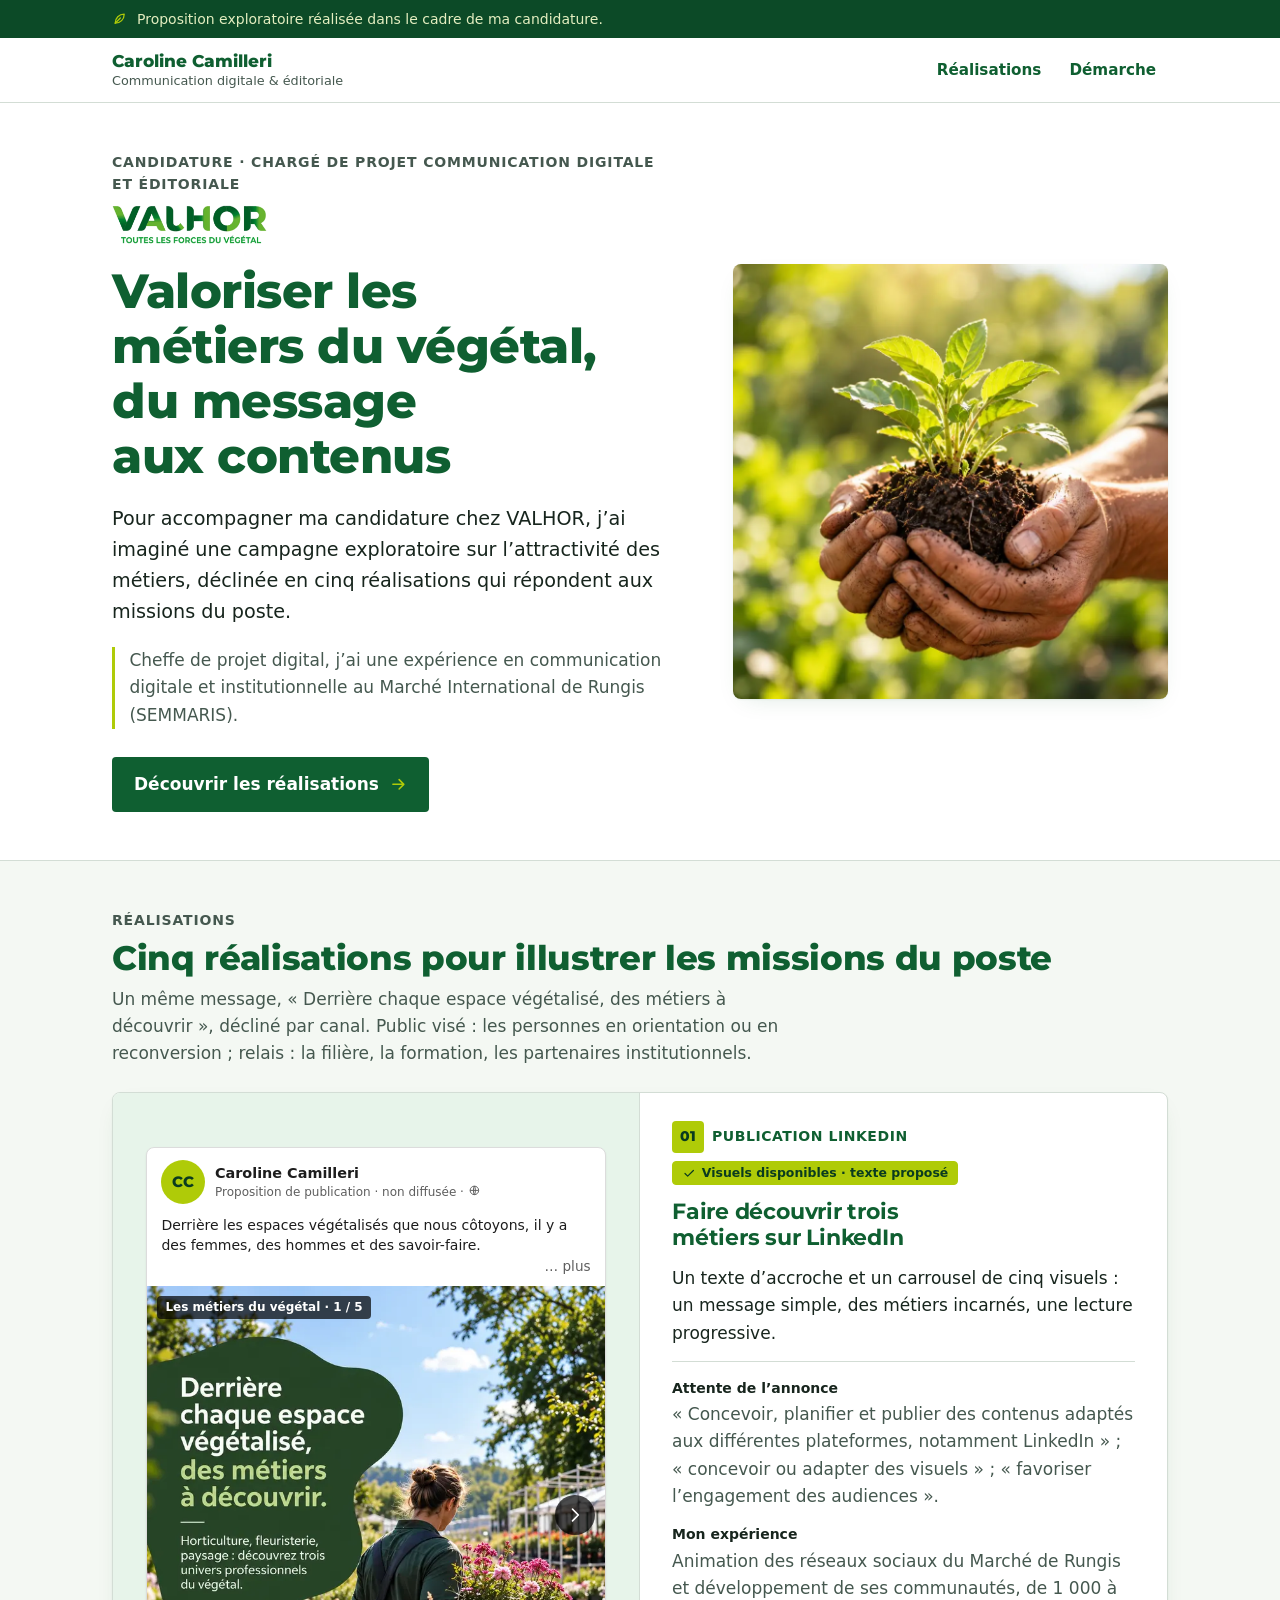
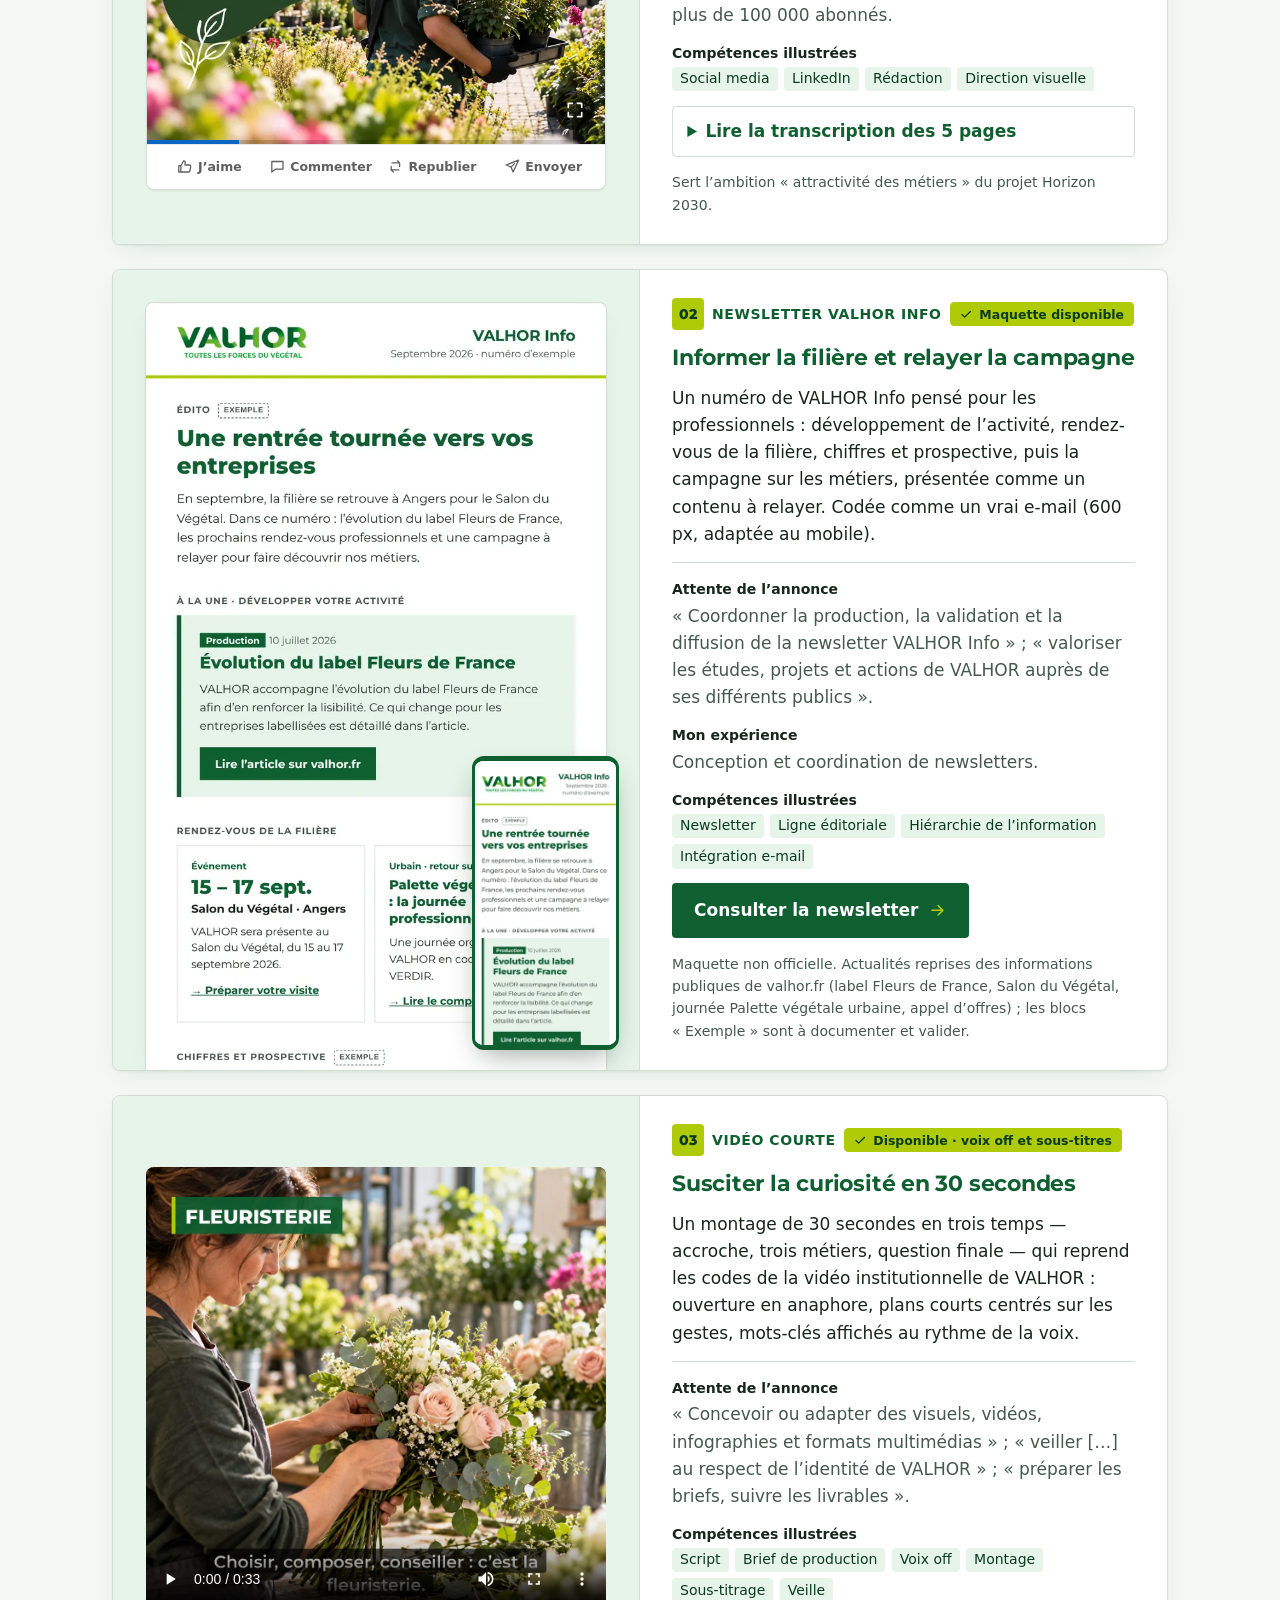
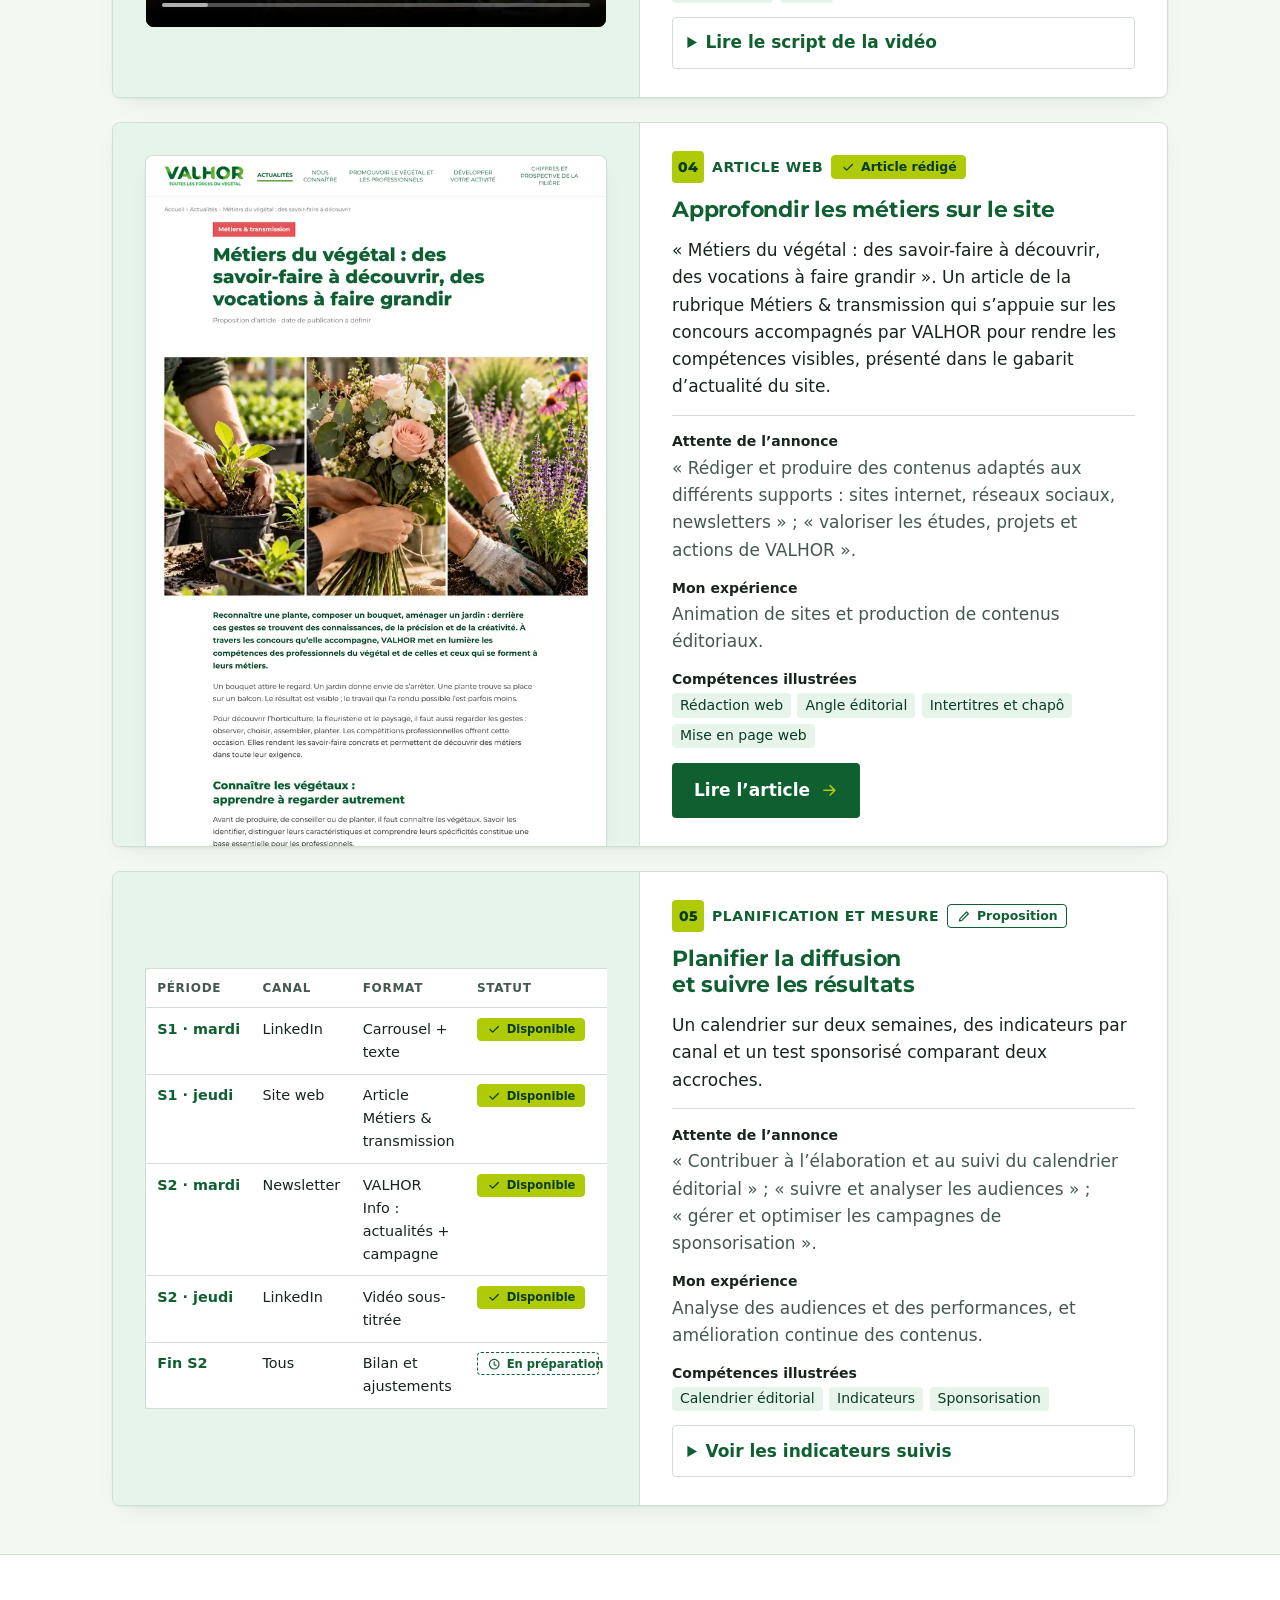
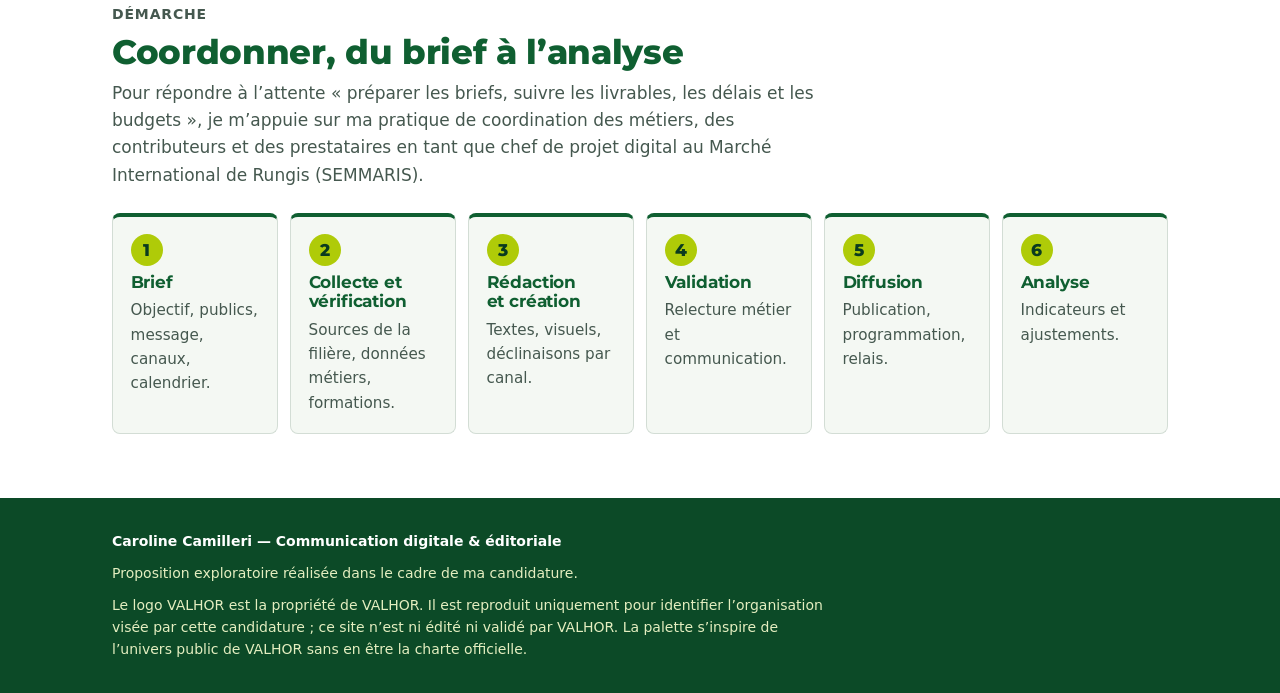
==== commit ed3c7983: "Numéro de version sur les feuilles de style et scripts (mise à jour immédiate dans les navigateurs) " ====
--- a/index.html
+++ b/index.html
@@ -9,7 +9,7 @@
   <meta name="theme-color" content="#123D30">
   <link rel="icon" href="data:image/svg+xml,%3Csvg xmlns='http://www.w3.org/2000/svg' viewBox='0 0 32 32'%3E%3Crect width='32' height='32' rx='7' fill='%23123D30'/%3E%3Cpath d='M9 23c0-8 6-14 15-14-1 9-6 15-15 14z' fill='%23C5DD78'/%3E%3C/svg%3E">
   <link rel="preload" as="image" href="assets/img/carrousel/valhor-01-couverture-720.webp" type="image/webp">
-  <link rel="stylesheet" href="assets/css/styles.css">
+  <link rel="stylesheet" href="assets/css/styles.css?v=202610251705">
 </head>
 <body>
   <a class="skip-link" href="#contenu">Aller au contenu</a>
@@ -61,7 +61,7 @@
     </div>
   </dialog>
 
-  <script src="assets/js/content.js"></script>
-  <script src="assets/js/main.js"></script>
+  <script src="assets/js/content.js?v=202610251705"></script>
+  <script src="assets/js/main.js?v=202610251705"></script>
 </body>
 </html>
--- a/assets/css/styles.css
+++ b/assets/css/styles.css
@@ -43,7 +43,7 @@
   --shadow-card: 0 1px 2px rgba(15, 95, 49, 0.06), 0 8px 24px -12px rgba(15, 95, 49, 0.18);
   --gutter: clamp(1rem, 4vw, 2rem);
   --maxw: 1120px;
-  --section-y: clamp(3rem, 7vw, 4.5rem);
+  --section-y: clamp(2rem, 4.5vw, 3rem);
 }
 
 *, *::before, *::after { box-sizing: border-box; }
@@ -220,6 +220,11 @@
 
 .hero { padding-block: var(--section-y); background: var(--surface); border-bottom: 1px solid var(--border); }
 .hero__inner { display: grid; gap: 1.25rem; justify-items: start; }
+.hero__grid { display: grid; gap: 2rem; align-items: center; }
+@media (min-width: 900px) { .hero__grid { grid-template-columns: minmax(0, 1.3fr) minmax(0, 1fr); gap: 3.5rem; } }
+.hero__image { margin: 0; }
+.hero__image img { width: 100%; aspect-ratio: 1 / 1; object-fit: cover; border-radius: var(--radius-card); box-shadow: var(--shadow-card); }
+@media (max-width: 899px) { .hero__image img { aspect-ratio: 16 / 10; } }
 .hero__recipient { display: grid; gap: 0.6rem; justify-items: start; }
 .hero__logo { width: auto; height: clamp(30px, 3vw, 40px); }
 .lead { max-width: 62ch; font-size: var(--fs-lead); color: var(--ink); }
@@ -230,12 +235,12 @@
 
 .section { padding-block: var(--section-y); }
 .section--alt { background: var(--surface); border-top: 1px solid var(--border); }
-.section__header { display: grid; gap: 0.6rem; margin-bottom: 2rem; }
+.section__header { display: grid; gap: 0.5rem; margin-bottom: 1.5rem; }
 .section__intro { max-width: 66ch; color: var(--muted); }
 
 /* ---------- Réalisations ---------- */
 
-.projects { display: grid; gap: 2rem; margin: 0; padding: 0; list-style: none; }
+.projects { display: grid; gap: 1.25rem; margin: 0; padding: 0; list-style: none; }
 .project article {
   display: grid;
   background: var(--surface);
@@ -247,7 +252,7 @@
 .project__media {
   display: flex; flex-direction: column; justify-content: center; align-items: center;
   min-width: 0;
-  padding: 1.25rem;
+  padding: 0.75rem;
   background: var(--tint);
   border-bottom: 1px solid var(--border);
 }
@@ -277,10 +282,10 @@
 .project__note { font-size: var(--fs-small); color: var(--muted); }
 
 @media (min-width: 900px) {
-  .projects { gap: 2.5rem; }
+  .projects { gap: 1.5rem; }
   .project article { grid-template-columns: minmax(0, 1fr) minmax(0, 1fr); }
   .project__media { padding: 2rem; border-bottom: 0; border-right: 1px solid var(--border); }
-  .project__body { padding: 2rem; }
+  .project__body { padding: 1.75rem 2rem; }
 }
 
 .transcript { width: 100%; border: 1px solid var(--border); border-radius: var(--radius-control); }
@@ -292,22 +297,85 @@
   list-style: none; font-size: 0.95rem;
 }
 .transcript__plain { gap: 0.4rem; padding-left: 2rem; list-style: disc; }
+.script { display: grid; gap: 0.6rem; padding: 0 0.9rem 0.9rem; font-size: 0.95rem; }
+.script__titre { font-size: var(--fs-small); font-weight: 700; letter-spacing: 0.06em; text-transform: uppercase; color: var(--muted); margin-top: 0.4rem; }
+.script__voix { margin: 0; padding: 0.7rem 0.9rem; background: var(--tint); border-left: 3px solid var(--lime); }
+.script__plans { display: grid; margin: 0; padding: 0; list-style: none; }
+.script__plans li { display: grid; grid-template-columns: 4.2rem minmax(0, 1fr); gap: 0.6rem; padding: 0.6rem 0; border-top: 1px solid var(--border); }
+.script__tc { font-weight: 700; color: var(--forest); font-variant-numeric: tabular-nums; }
+.script__plans dl { display: grid; gap: 0.25rem; margin: 0; min-width: 0; }
+.script__plans dl div { display: grid; grid-template-columns: 5.5rem minmax(0, 1fr); gap: 0.4rem; }
+.script__plans dt { font-size: var(--fs-small); font-weight: 700; color: var(--muted); }
+.script__plans dd { margin: 0; }
+@media (max-width: 480px) { .script__plans li, .script__plans dl div { grid-template-columns: 1fr; gap: 0.1rem; } }
 .transcript__title { font-weight: 700; color: var(--forest); }
 
-/* Carrousel */
-.carousel { width: min(100%, 420px); }
+/* Publication LinkedIn (maquette) */
+.li-post {
+  --li-blue: #0a66c2;
+  /* Largeur limitée pour que la publication tienne dans l'écran sur ordinateur. */
+  width: min(100%, 460px);
+  margin: 0;
+  background: #fff;
+  border: 1px solid #dcdcdc;
+  border-radius: var(--radius-card);
+  box-shadow: 0 1px 2px rgba(0, 0, 0, 0.08);
+  color: #1d1d1d;
+  font-family: -apple-system, system-ui, "Segoe UI", Roboto, "Helvetica Neue", Arial, sans-serif;
+  font-size: 0.875rem;
+  line-height: 1.45;
+  overflow: hidden;
+}
 @media (min-width: 900px) {
-  /* Hauteur limitée pour lire la page sans défiler. */
-  .carousel { width: min(100%, calc(min(62vh, 560px) * 1122 / 1402)); }
-}
+  .li-post { width: min(100%, calc(min(52vh, 460px))); min-width: min(100%, 360px); }
+}
+.li-post__head { display: flex; align-items: center; gap: 0.6rem; padding: 0.75rem 0.9rem 0.4rem; }
+.li-post__avatar {
+  display: grid; place-items: center; flex: none;
+  width: 44px; height: 44px;
+  font-family: var(--font-display); font-weight: 800; font-size: 0.95rem;
+  color: var(--forest-deep); background: var(--lime);
+  border-radius: 50%;
+}
+.li-post__author { font-weight: 600; font-size: 0.9rem; }
+.li-post__meta { font-size: 0.75rem; color: #5e5e5e; }
+.li-post__globe { display: inline-block; vertical-align: -0.1em; width: 0.8rem; height: 0.8rem; fill: none; stroke: currentColor; stroke-width: 1.8; }
+.li-post__text { display: grid; gap: 0.55rem; padding: 0.25rem 0.9rem 0; }
+/* Replié : seul le premier paragraphe, limité à deux lignes, comme sur LinkedIn. */
+.li-post__text.is-collapsed > :not(:first-child) { display: none; }
+.li-post__text.is-collapsed > :first-child {
+  display: -webkit-box;
+  -webkit-box-orient: vertical;
+  -webkit-line-clamp: 2;
+  overflow: hidden;
+}
+.li-post__more[hidden] { display: none; }
+.li-post__tags { color: var(--li-blue); font-weight: 600; }
+.li-post__more {
+  display: block; margin: 0 0.9rem 0 auto; padding: 0.1rem 0;
+  font: inherit; font-size: 0.85rem; color: #5e5e5e;
+  background: none; border: 0; cursor: pointer;
+}
+.li-post__more:hover { color: var(--li-blue); text-decoration: underline; }
+.li-post__text:not(.is-collapsed) { padding-bottom: 0.6rem; }
+.li-post__actions {
+  display: grid; grid-template-columns: repeat(4, 1fr);
+  padding: 0.25rem 0.4rem;
+  border-top: 1px solid #e8e8e8;
+  color: #5e5e5e; font-size: 0.78rem; font-weight: 600;
+}
+.li-post__actions span { display: flex; align-items: center; justify-content: center; gap: 0.3rem; padding: 0.55rem 0.2rem; }
+.li-post__icon { width: 1.05rem; height: 1.05rem; fill: none; stroke: currentColor; stroke-width: 1.8; stroke-linejoin: round; stroke-linecap: round; }
+@media (max-width: 380px) { .li-post__actions span { flex-direction: column; gap: 0.1rem; } }
+
+/* Carrousel « document » dans la publication */
+.carousel { width: 100%; margin-top: 0.5rem; }
+.carousel__frame { position: relative; }
 .carousel__viewport {
   display: grid;
-  aspect-ratio: 1122 / 1402;
+  aspect-ratio: 1 / 1;
   max-width: 100%;
-  border-radius: var(--radius-control);
-  overflow: hidden;
-  background: var(--forest-night);
-  box-shadow: 0 18px 40px -24px rgba(15, 95, 49, 0.6);
+  background: #f3f2ef;
   touch-action: pan-y;
 }
 .carousel__slide { grid-area: 1 / 1; visibility: hidden; opacity: 0; }
@@ -316,31 +384,29 @@
 @media (prefers-reduced-motion: no-preference) {
   .carousel__slide { transition: opacity 0.25s ease, visibility 0.25s; }
 }
-.carousel__controls { display: flex; flex-wrap: wrap; align-items: center; gap: 0.6rem; margin-top: 0.9rem; }
-.carousel__counter { min-width: 3rem; text-align: center; font-weight: 700; font-variant-numeric: tabular-nums; color: var(--forest); }
-.carousel__zoom { margin-left: auto; }
-.carousel__zoom .icon { width: 1rem; height: 1rem; }
-
-/* Publication */
-.post {
-  width: min(100%, 440px); margin: 0;
-  background: var(--surface);
-  border: 1px solid var(--border);
-  border-radius: var(--radius-card);
-  overflow: hidden;
-  font-size: 0.95rem;
-}
-.post__label { padding: 0.8rem 1.1rem 0; font-size: 0.8rem; font-weight: 700; color: var(--muted); }
-.post__body { margin: 0; padding: 0.6rem 1.1rem 0.9rem; display: grid; gap: 0.6rem; }
-.post__tags { color: var(--forest); font-weight: 600; }
-.post__media {
-  display: flex; align-items: center; gap: 0.8rem;
-  padding: 0.7rem 1.1rem;
-  border-top: 1px solid var(--border);
-  background: var(--bg);
-  font-size: 0.85rem; color: var(--muted);
-}
-.post__media img { width: 3rem; border-radius: 3px; }
+.carousel__bar {
+  position: absolute; top: 0.6rem; left: 0.6rem;
+  padding: 0.2rem 0.55rem;
+  font-size: 0.75rem; font-weight: 600;
+  color: #fff; background: rgba(0, 0, 0, 0.7);
+  border-radius: var(--radius-control);
+  font-variant-numeric: tabular-nums;
+  pointer-events: none;
+}
+.carousel__arrow, .carousel__zoom {
+  position: absolute;
+  width: 40px; height: 40px;
+  background: rgba(0, 0, 0, 0.7); color: #fff; border: 0;
+}
+.carousel__arrow { top: 50%; transform: translateY(-50%); }
+.carousel__arrow--prev { left: 0.6rem; }
+.carousel__arrow--next { right: 0.6rem; }
+.carousel__zoom { right: 0.6rem; bottom: 0.9rem; }
+.carousel__arrow:disabled { display: none; }
+.carousel__arrow:hover:not(:disabled), .carousel__zoom:hover { background: #000; color: #fff; }
+.carousel__progress { position: absolute; left: 0; right: 0; bottom: 0; height: 4px; background: rgba(0, 0, 0, 0.15); }
+.carousel__progress span { display: block; height: 100%; width: 20%; background: var(--li-blue); }
+@media (prefers-reduced-motion: no-preference) { .carousel__progress span { transition: width 0.25s ease; } }
 
 /* Emplacements en préparation */
 .placeholder {
@@ -388,7 +454,84 @@
 .device--mobile .wire > .wire__cols { grid-template-columns: 1fr; height: 32%; gap: 10%; }
 .wire > .wire__cta { width: 45%; height: 6%; min-height: 6px; background: var(--forest); }
 
+/* Vidéo */
+.media-video {
+  width: min(100%, 460px);
+  aspect-ratio: 1 / 1;
+  background: var(--forest-night);
+  border-radius: var(--radius-card);
+}
+
+/* Découpage vidéo */
+.storyboard {
+  display: grid; gap: 0.9rem;
+  width: min(100%, 460px);
+  padding: 1.1rem;
+  background: var(--forest-night);
+  color: var(--lime-soft);
+  border-radius: var(--radius-card);
+}
+.storyboard .placeholder__tag { justify-self: start; background: var(--lime); border-color: var(--lime); color: var(--forest-deep); }
+.storyboard .placeholder__caption { color: var(--lime-soft); }
+.storyboard__list { display: grid; margin: 0; padding: 0; list-style: none; }
+.storyboard__list li {
+  display: grid; grid-template-columns: 4.2rem minmax(0, 1fr); gap: 0.6rem;
+  padding: 0.55rem 0;
+  border-top: 1px solid rgba(228, 238, 192, 0.2);
+}
+.storyboard__tc { font-size: 0.8rem; font-weight: 700; color: var(--lime); font-variant-numeric: tabular-nums; padding-top: 0.1rem; }
+.storyboard__content { display: grid; gap: 0.2rem; min-width: 0; }
+.storyboard__voix { color: #fff; font-size: 0.92rem; line-height: 1.4; }
+.storyboard__image { font-size: 0.8rem; line-height: 1.4; }
+.storyboard__ecran {
+  justify-self: start;
+  margin-top: 0.15rem;
+  padding: 0.05rem 0.4rem;
+  font-family: var(--font-display); font-size: 0.72rem; font-weight: 800;
+  letter-spacing: 0.04em; text-transform: uppercase;
+  color: var(--forest-deep); background: var(--lime-soft);
+  border-radius: 2px;
+}
+
+/* Aperçus réels de la newsletter : capture verticale sur toute la hauteur
+   de la colonne, version mobile en incrustation. */
+.project__media--newsletter { padding: 0; justify-content: stretch; align-items: stretch; }
+.project__media--newsletter .devices--real {
+  position: relative; display: block; width: 100%; height: 100%; min-height: 520px;
+  padding: 2rem 2rem 0; overflow: hidden;
+}
+.project__media--newsletter .device--desktop {
+  position: absolute; inset: 2rem 2rem 0 2rem; aspect-ratio: auto;
+  border: 1px solid var(--border); border-bottom: 0; border-radius: var(--radius-card) var(--radius-card) 0 0;
+  box-shadow: var(--shadow-card); background: #fff;
+}
+.project__media--newsletter .device--mobile {
+  position: absolute; right: 1.25rem; bottom: 1.25rem; width: 28%; max-width: 150px; aspect-ratio: 1 / 2;
+  box-shadow: 0 12px 30px -10px rgba(10, 40, 20, 0.45);
+}
+@media (max-width: 899px) { .project__media--newsletter .devices--real { min-height: 460px; } }
+.devices--real { width: min(100%, 460px); text-decoration: none; }
+.devices--real .device { display: block; }
+.devices--real .device img { display: block; width: 100%; height: 100%; object-fit: cover; object-position: top; }
+.devices--real:hover .device { border-color: var(--forest-2); }
+
 /* Article */
+.article-apercu { display: block; width: min(100%, 460px); border: 1px solid var(--border); border-radius: var(--radius-card); overflow: hidden; box-shadow: var(--shadow-card); }
+.article-apercu img { display: block; width: 100%; }
+.article-apercu:hover { border-color: var(--forest); }
+/* Comme la newsletter : capture verticale sur toute la hauteur de la colonne. */
+.project__media--article { padding: 0; justify-content: stretch; align-items: stretch; }
+.project__media--article .article-apercu {
+  position: relative; width: 100%; height: 100%; min-height: 520px;
+  border: 0; border-radius: 0; box-shadow: none; overflow: hidden;
+}
+.project__media--article .article-apercu img {
+  position: absolute; inset: 2rem 2rem 0 2rem; width: calc(100% - 4rem); height: calc(100% - 2rem);
+  object-fit: cover; object-position: top;
+  border: 1px solid var(--border); border-bottom: 0; border-radius: var(--radius-card) var(--radius-card) 0 0;
+  box-shadow: var(--shadow-card); background: #fff;
+}
+@media (max-width: 899px) { .project__media--article .article-apercu { min-height: 460px; } }
 .article-card {
   display: grid; gap: 0.8rem;
   width: min(100%, 440px);
@@ -460,6 +603,45 @@
   border-radius: var(--radius-card);
   max-width: 70ch;
 }
+
+/* ---------- Fiche de production ---------- */
+
+.fiche-grid { display: grid; gap: 2.5rem; }
+.fiche-grid > div { display: grid; gap: 1rem; align-content: start; min-width: 0; }
+.fiche-grid h2 { font-size: var(--fs-h3); }
+@media (min-width: 900px) { .fiche-grid { grid-template-columns: minmax(0, 1fr) minmax(0, 1fr); gap: 3rem; } }
+.fiche-brief { display: grid; gap: 0; margin: 0; }
+.fiche-brief > div { padding: 0.7rem 0; border-top: 1px solid var(--border); }
+.fiche-brief dt { font-weight: 700; color: var(--forest); }
+.fiche-brief dd { margin: 0.15rem 0 0; color: var(--ink); }
+.fiche-list, .fiche-check { display: grid; gap: 0.45rem; margin: 0; padding-left: 1.2rem; }
+.fiche-check { list-style: none; padding: 0; }
+.fiche-check li { position: relative; padding-left: 1.7rem; }
+.fiche-check li::before {
+  content: ""; position: absolute; left: 0; top: 0.2em;
+  width: 1.05rem; height: 1.05rem;
+  border: 2px solid var(--forest); border-radius: 3px;
+}
+.fiche-voix { margin: 0; padding: 1rem 1.2rem; background: var(--tint); border-left: 3px solid var(--lime); border-radius: 0 var(--radius-card) var(--radius-card) 0; font-size: 1.05rem; }
+.fiche-intro { margin: 0.6rem 0 1.5rem; }
+.fiche-plans { display: grid; gap: 1rem; margin: 0; padding: 0; list-style: none; }
+@media (min-width: 900px) { .fiche-plans { grid-template-columns: repeat(2, minmax(0, 1fr)); } }
+.fiche-plan { display: grid; gap: 0.6rem; align-content: start; min-width: 0; padding: 1.1rem; background: var(--bg); border: 1px solid var(--border); border-radius: var(--radius-card); }
+.fiche-plan__head { display: flex; flex-wrap: wrap; align-items: center; gap: 0.5rem; font-weight: 700; color: var(--forest); font-variant-numeric: tabular-nums; }
+.fiche-plan__body { display: grid; gap: 0.5rem; margin: 0; }
+.fiche-plan__body dt { font-size: var(--fs-small); font-weight: 700; color: var(--muted); }
+.fiche-plan__body dd { margin: 0.1rem 0 0; display: grid; gap: 0.4rem; justify-items: start; min-width: 0; }
+.fiche-plan__body code {
+  display: block; width: 100%;
+  padding: 0.5rem 0.6rem;
+  font-family: ui-monospace, "SFMono-Regular", Menlo, Consolas, monospace; font-size: 0.82rem; line-height: 1.45;
+  background: var(--surface); border: 1px solid var(--border); border-radius: var(--radius-control);
+  overflow-wrap: anywhere;
+}
+.fiche-copy { min-height: 36px; padding: 0.3rem 0.7rem; font-size: 0.85rem; }
+.fiche-steps { display: grid; gap: 0.9rem; margin: 0; padding-left: 1.3rem; }
+.fiche-steps li p + p { color: var(--muted); }
+.fiche-duree { font-size: var(--fs-small); color: var(--muted); font-weight: 600; font-variant-numeric: tabular-nums; }
 
 /* ---------- Pied de page ---------- */
 
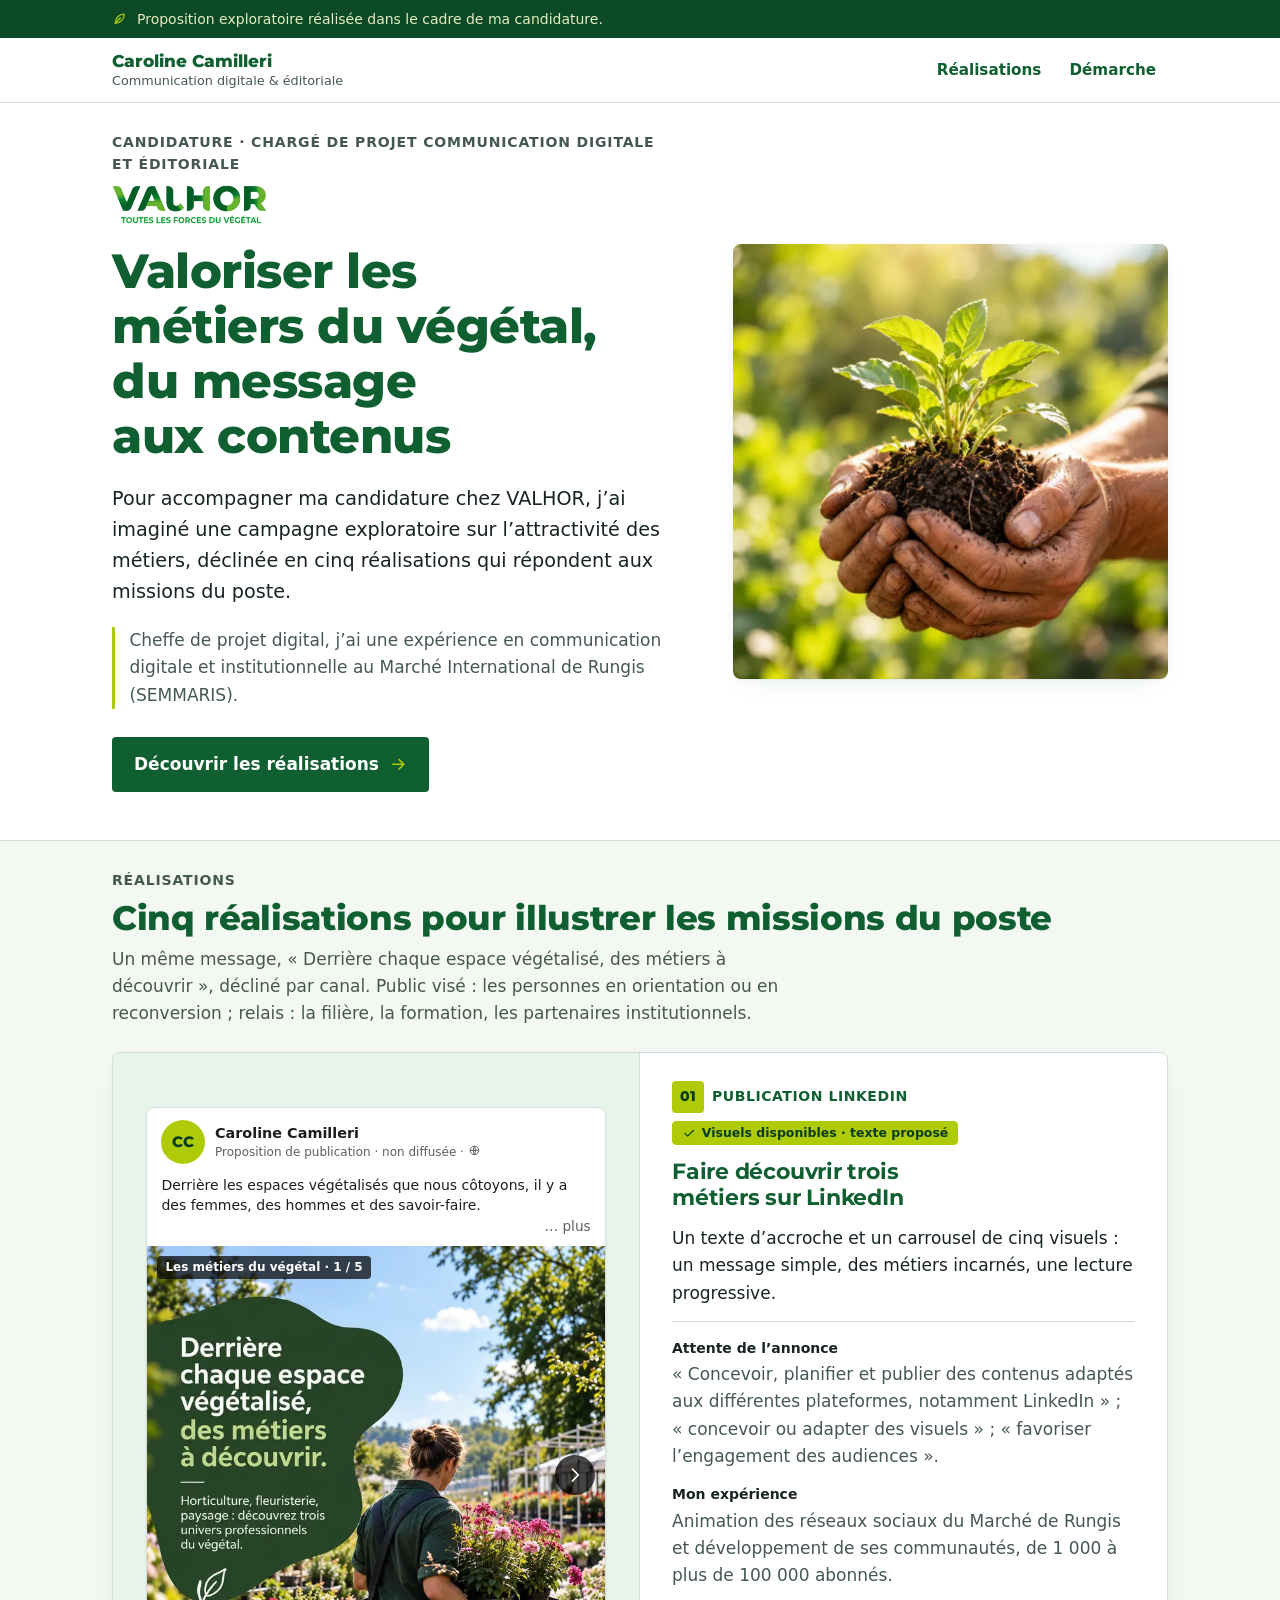
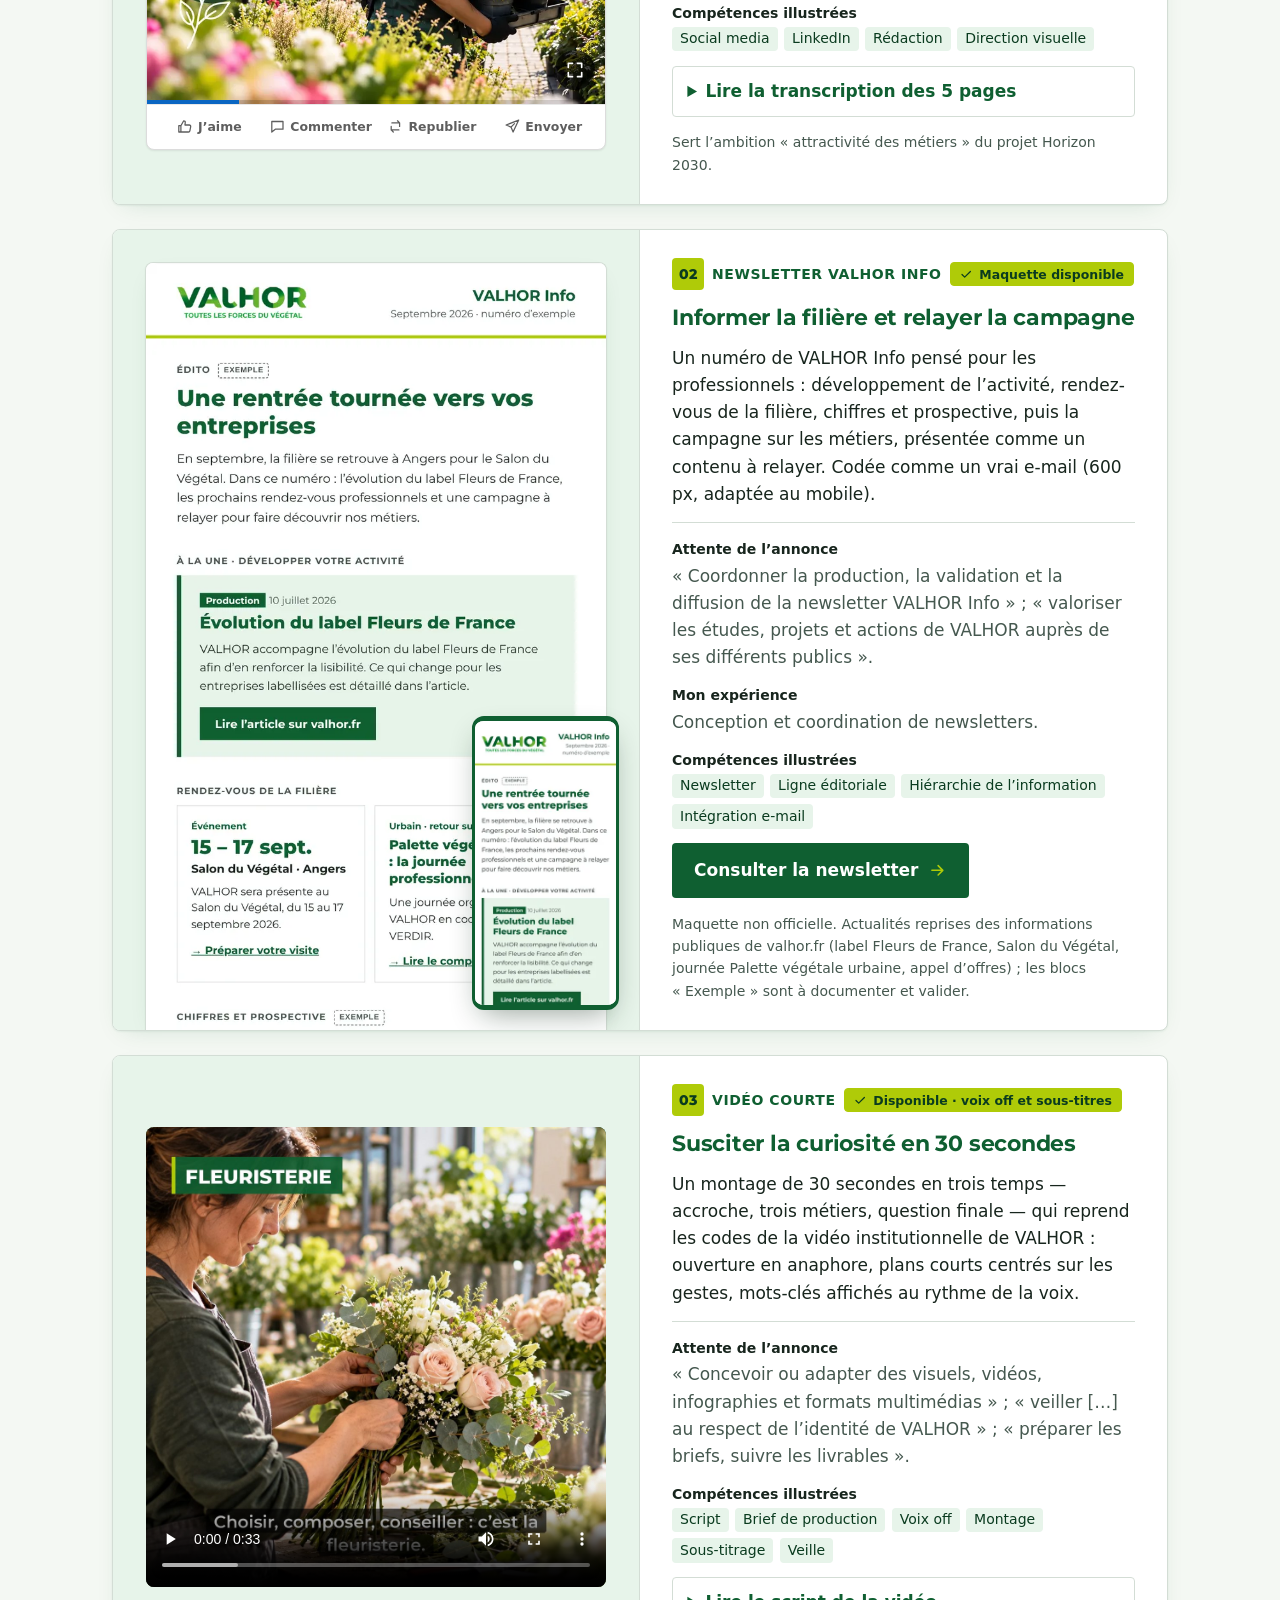
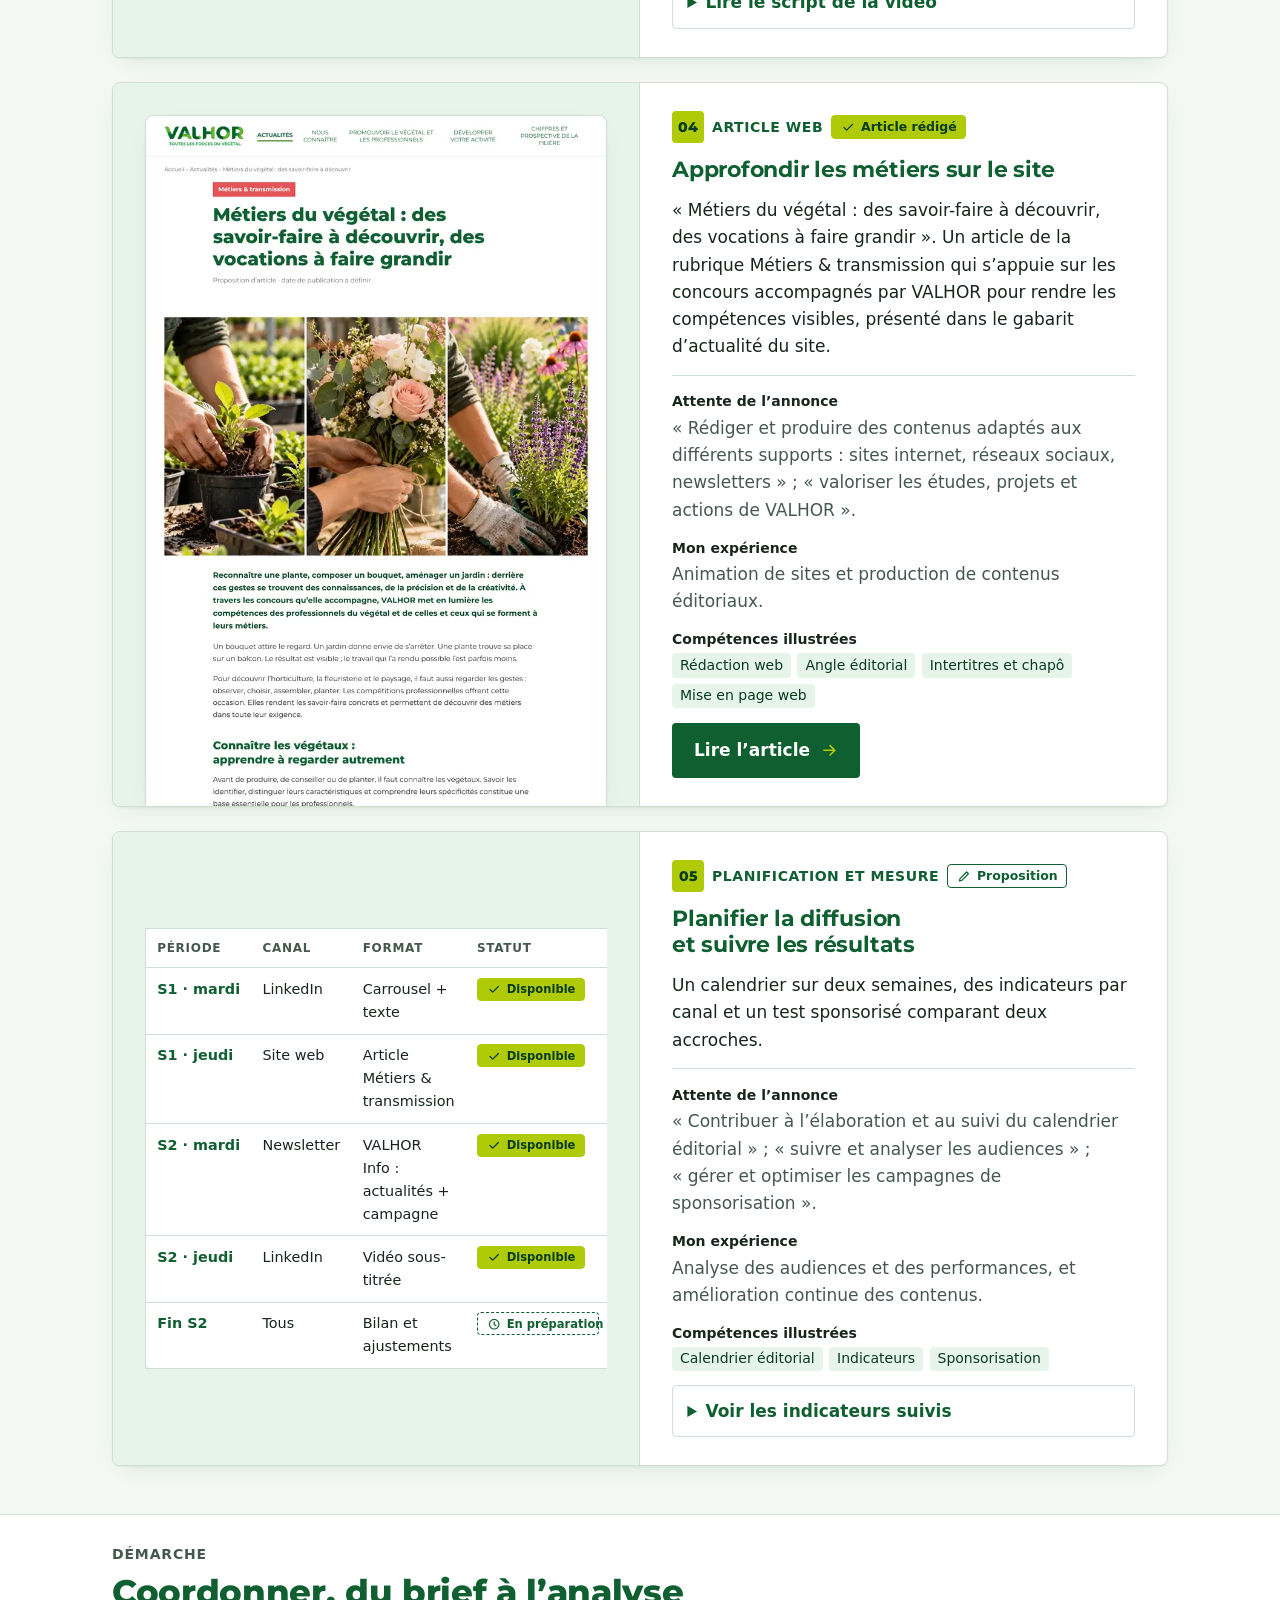
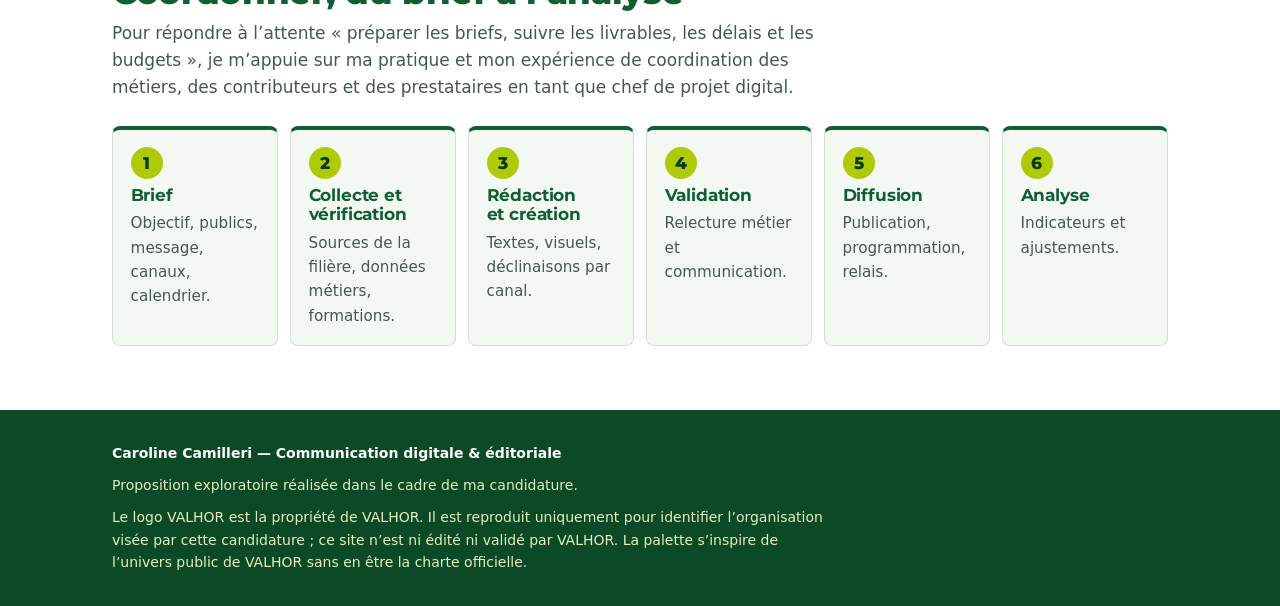
==== commit 957a03ad: "Démarche : formulation de l'expérience ; marge réduite au-dessus des titres de section Co-Authored-B" ====
--- a/index.html
+++ b/index.html
@@ -9,7 +9,7 @@
   <meta name="theme-color" content="#123D30">
   <link rel="icon" href="data:image/svg+xml,%3Csvg xmlns='http://www.w3.org/2000/svg' viewBox='0 0 32 32'%3E%3Crect width='32' height='32' rx='7' fill='%23123D30'/%3E%3Cpath d='M9 23c0-8 6-14 15-14-1 9-6 15-15 14z' fill='%23C5DD78'/%3E%3C/svg%3E">
   <link rel="preload" as="image" href="assets/img/carrousel/valhor-01-couverture-720.webp" type="image/webp">
-  <link rel="stylesheet" href="assets/css/styles.css?v=202610251705">
+  <link rel="stylesheet" href="assets/css/styles.css?v=202610251714">
 </head>
 <body>
   <a class="skip-link" href="#contenu">Aller au contenu</a>
@@ -61,7 +61,7 @@
     </div>
   </dialog>
 
-  <script src="assets/js/content.js?v=202610251705"></script>
-  <script src="assets/js/main.js?v=202610251705"></script>
+  <script src="assets/js/content.js?v=202610251714"></script>
+  <script src="assets/js/main.js?v=202610251714"></script>
 </body>
 </html>
--- a/assets/css/styles.css
+++ b/assets/css/styles.css
@@ -44,6 +44,7 @@
   --gutter: clamp(1rem, 4vw, 2rem);
   --maxw: 1120px;
   --section-y: clamp(2rem, 4.5vw, 3rem);
+  --section-top: clamp(1.25rem, 2.5vw, 1.75rem); /* marge réduite au-dessus des titres */
 }
 
 *, *::before, *::after { box-sizing: border-box; }
@@ -218,7 +219,7 @@
 
 /* ---------- Introduction ---------- */
 
-.hero { padding-block: var(--section-y); background: var(--surface); border-bottom: 1px solid var(--border); }
+.hero { padding-block: var(--section-top) var(--section-y); background: var(--surface); border-bottom: 1px solid var(--border); }
 .hero__inner { display: grid; gap: 1.25rem; justify-items: start; }
 .hero__grid { display: grid; gap: 2rem; align-items: center; }
 @media (min-width: 900px) { .hero__grid { grid-template-columns: minmax(0, 1.3fr) minmax(0, 1fr); gap: 3.5rem; } }
@@ -233,7 +234,7 @@
 
 /* ---------- Sections ---------- */
 
-.section { padding-block: var(--section-y); }
+.section { padding-block: var(--section-top) var(--section-y); }
 .section--alt { background: var(--surface); border-top: 1px solid var(--border); }
 .section__header { display: grid; gap: 0.5rem; margin-bottom: 1.5rem; }
 .section__intro { max-width: 66ch; color: var(--muted); }
